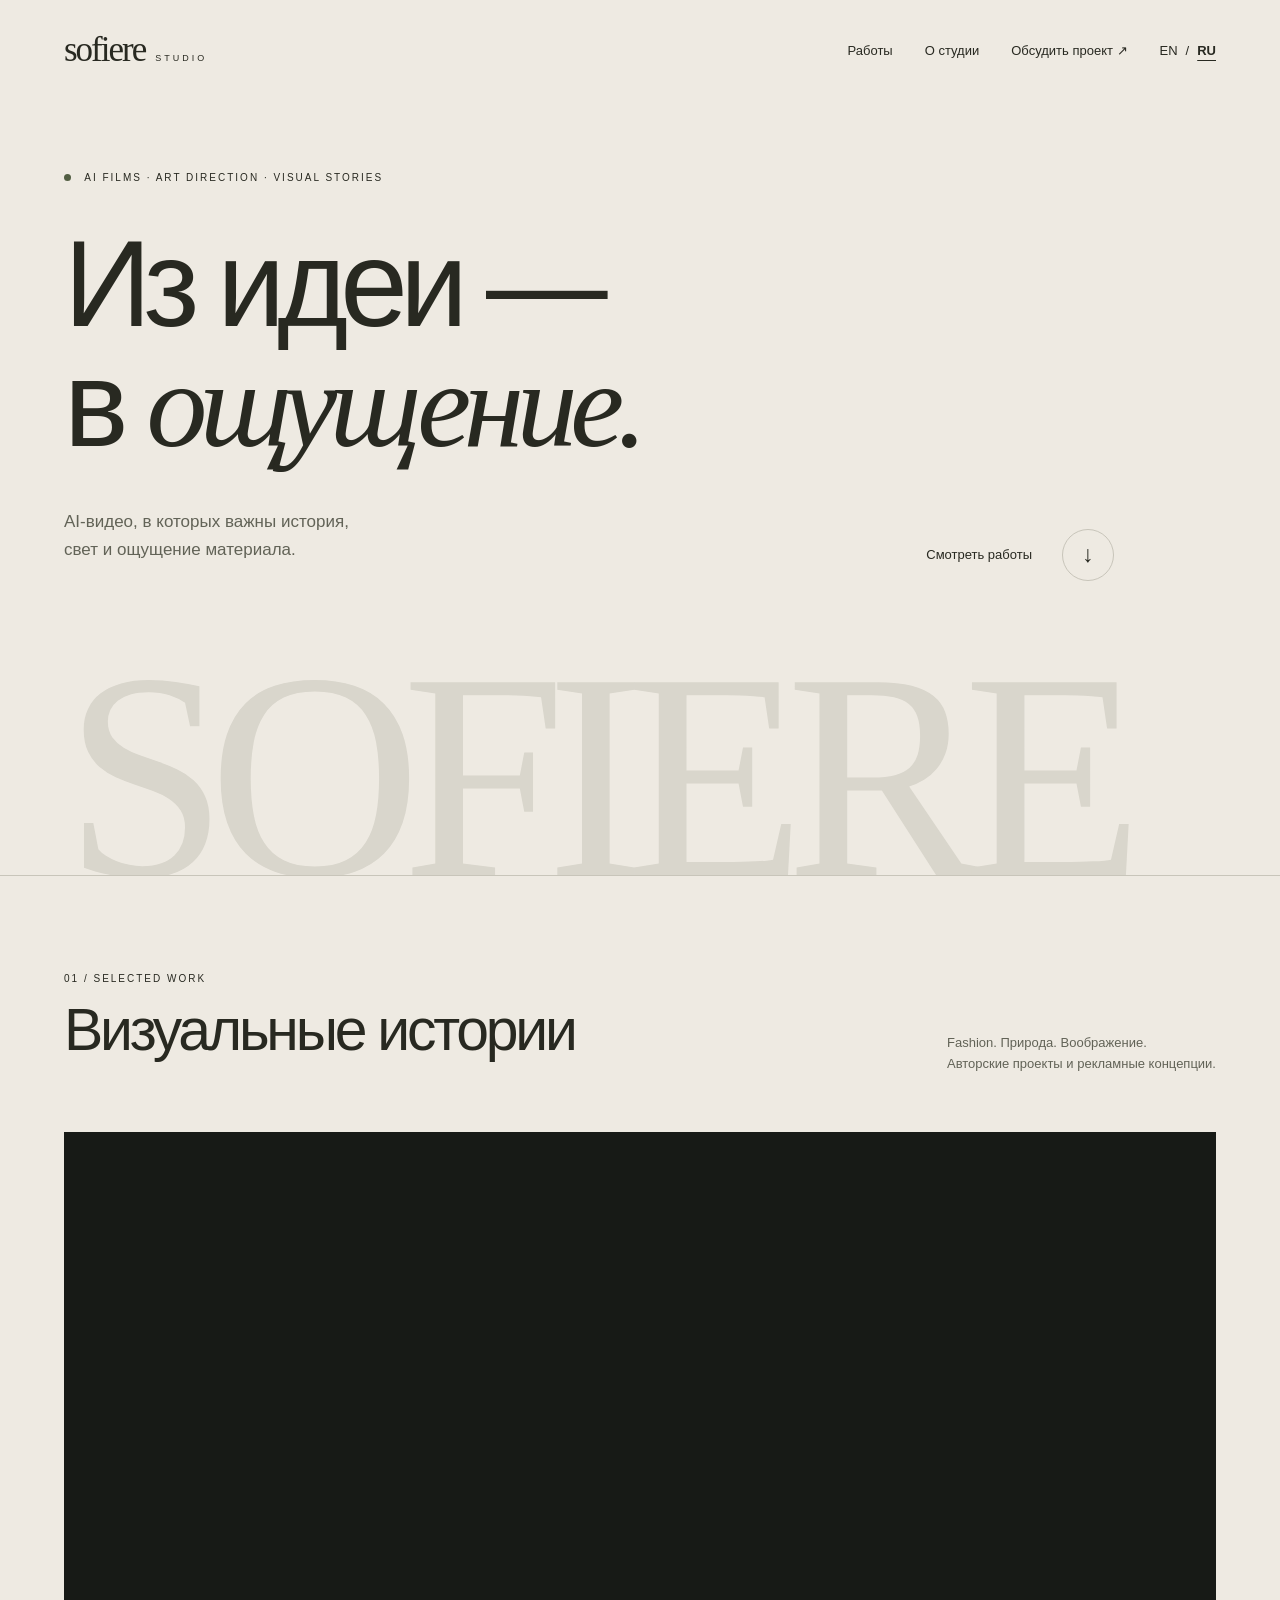
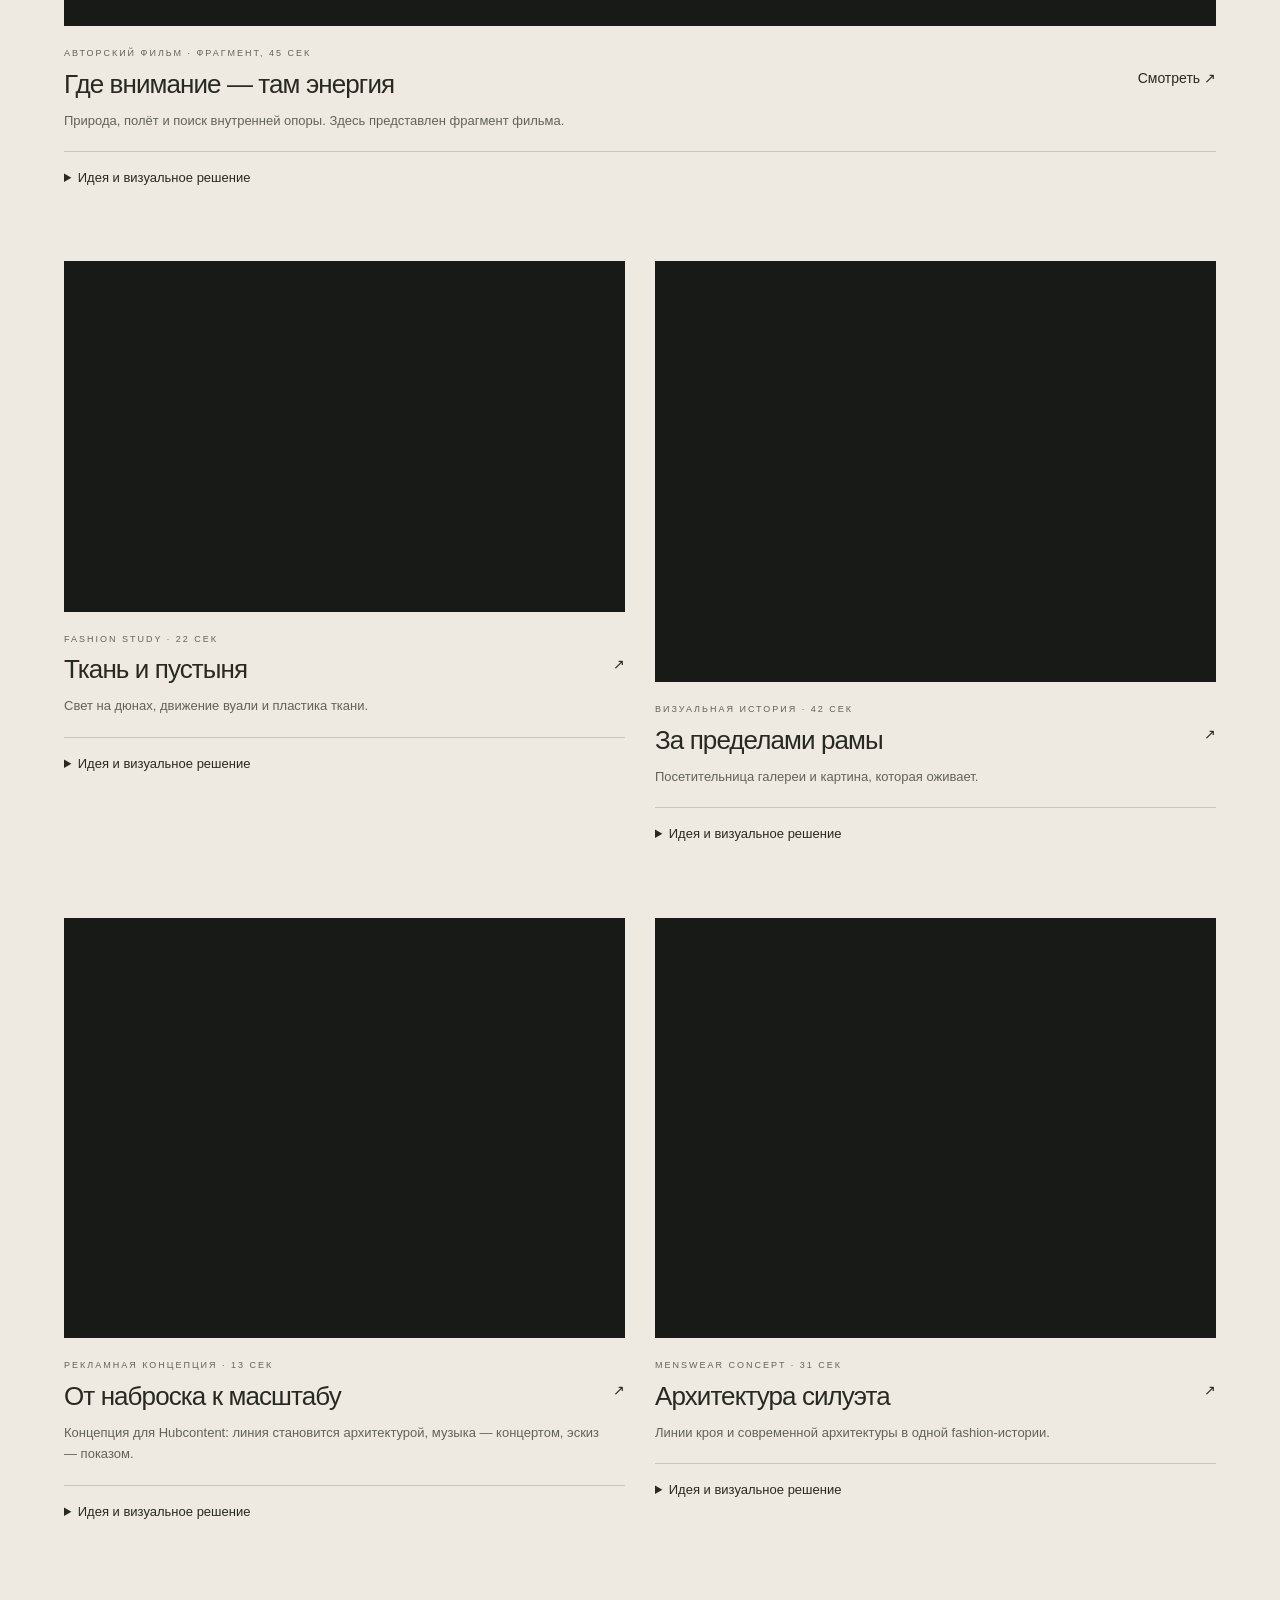
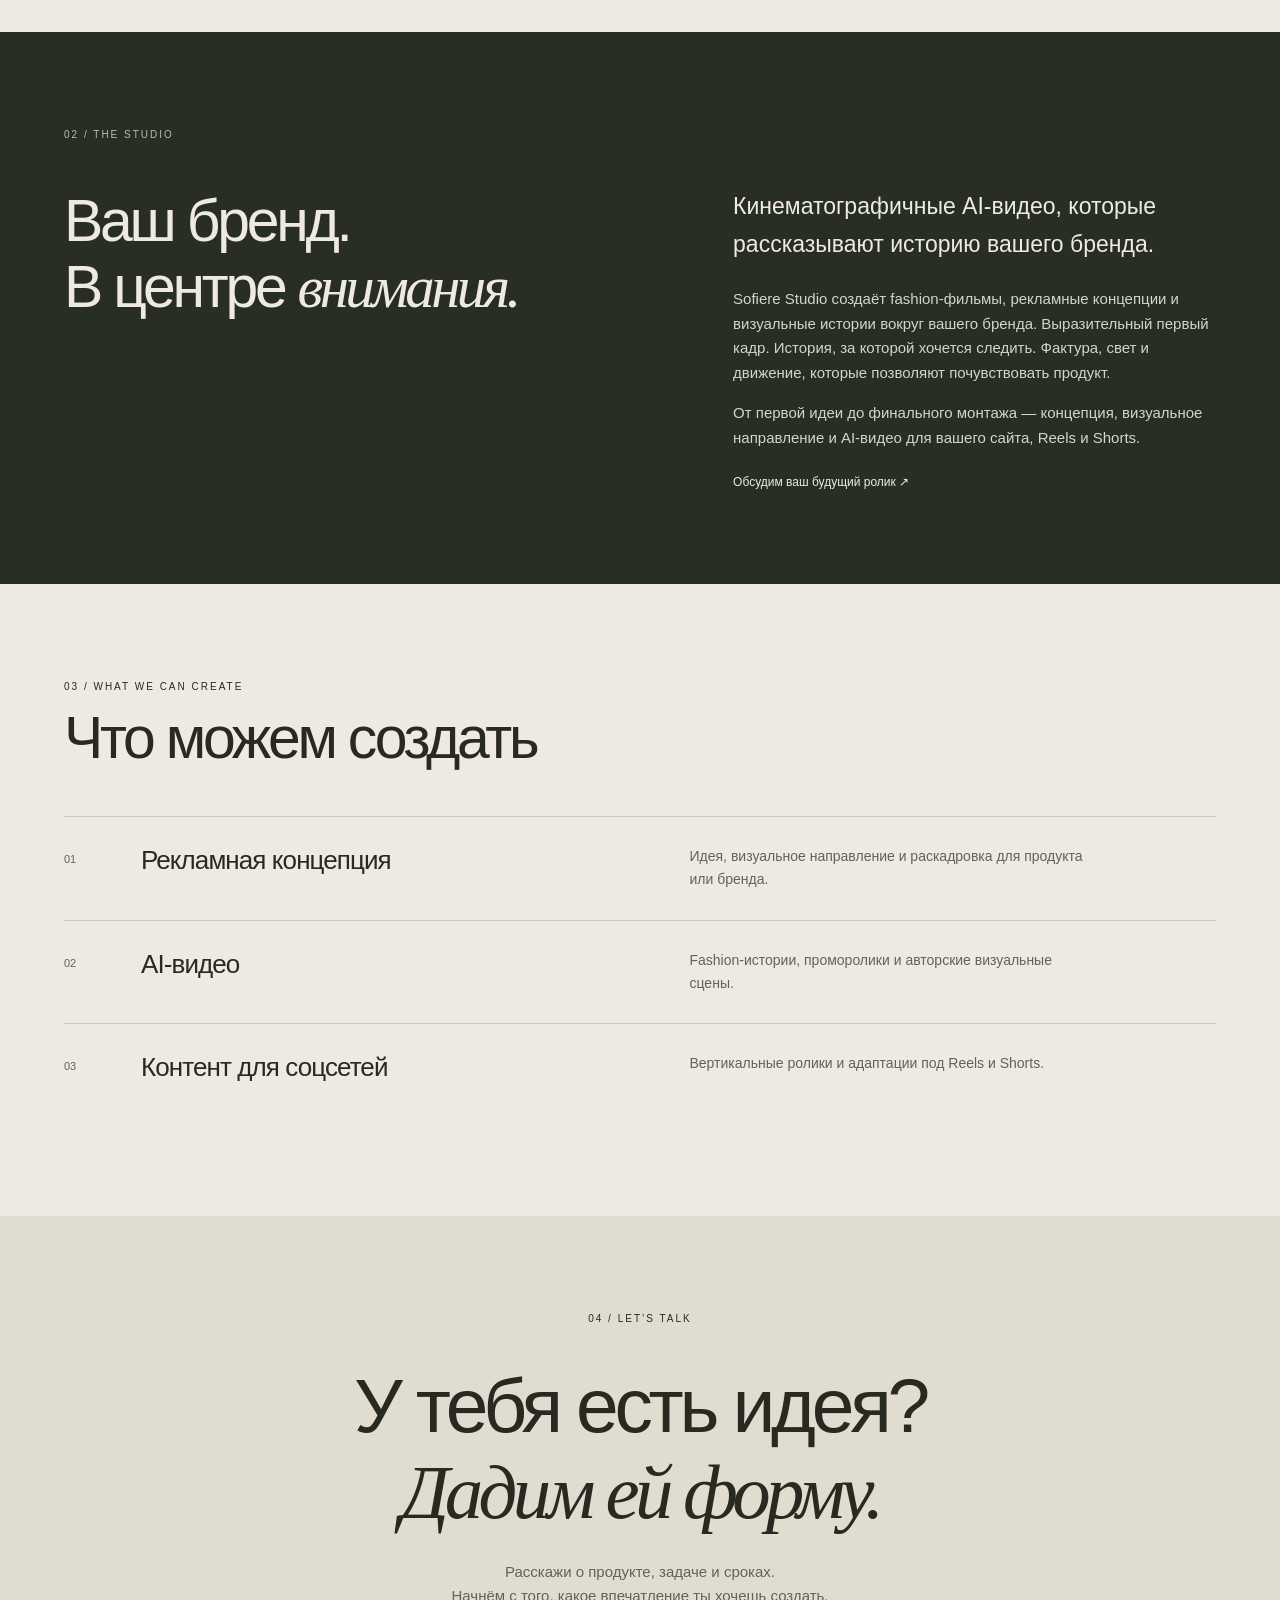
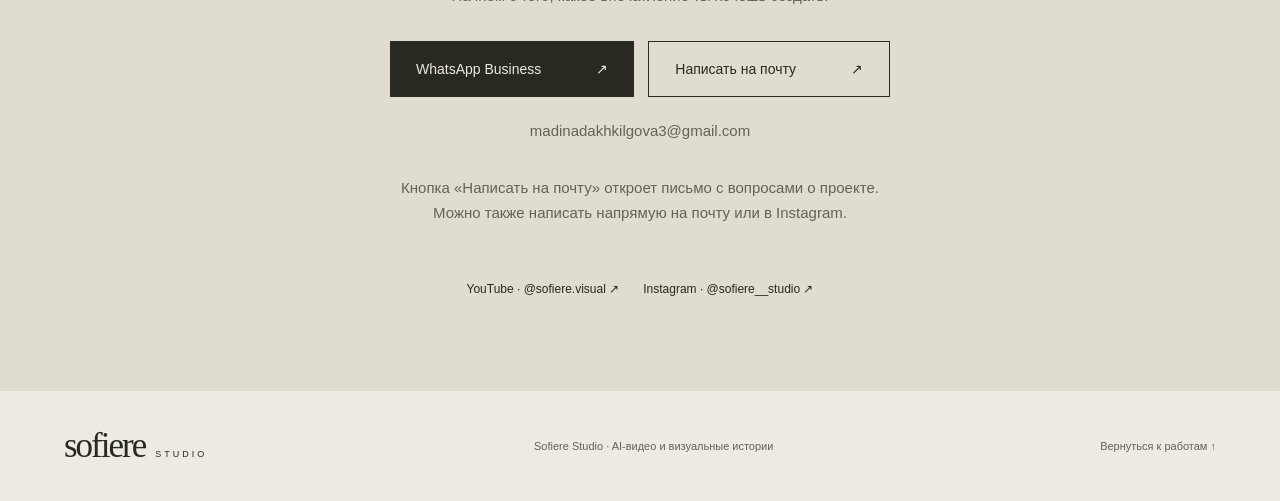
==== ru.html @ 781e3211 "Simplify WhatsApp inquiry and remove visible phone number" ====
<!doctype html>
<html lang="ru">
<head>
<meta charset="utf-8">
<meta name="viewport" content="width=device-width, initial-scale=1">
<link rel="canonical" href="https://madina-di.github.io/sofiere-studio/ru.html">
<meta property="og:type" content="website">
<meta property="og:locale" content="ru_RU">
<meta property="og:title" content="Sofiere Studio — AI films &amp; visual stories">
<meta property="og:description" content="Sofiere Studio — студия AI-видео и визуальных историй. Избранные работы и сотрудничество.">
<meta property="og:url" content="https://madina-di.github.io/sofiere-studio/ru.html">
<meta name="theme-color" content="#eeeae2">
<meta name="description" content="Sofiere Studio — студия AI-видео и визуальных историй. Fashion, рекламные концепции и авторское кино.">
<title>Sofiere Studio — AI films & visual stories</title>
<link rel="stylesheet" href="styles.css">
<script src="site.js" defer></script>
<link rel="alternate" hreflang="en" href="https://madina-di.github.io/sofiere-studio/">
<link rel="alternate" hreflang="ru" href="https://madina-di.github.io/sofiere-studio/ru.html">
<link rel="alternate" hreflang="x-default" href="https://madina-di.github.io/sofiere-studio/">
</head>
<body>
<a class="skip" href="#work">Перейти к работам</a>
<header class="header">
<a class="brand" href="#" aria-label="Sofiere Studio — главная">sofiere<span>STUDIO</span></a>
<nav aria-label="Главная навигация"><a href="#work">Работы</a><a href="#about">О студии</a><a href="#contact">Обсудить проект <span aria-hidden="true">↗</span></a><span class="language-switch" role="group" aria-label="Язык"><a href="./" lang="en" hreflang="en">EN</a><span aria-hidden="true">/</span><a href="ru.html" lang="ru" hreflang="ru" aria-current="page">RU</a></span></nav>
</header>
<main>
<section class="hero" aria-labelledby="hero-title">
<div class="eyebrow"><span class="dot"></span> AI FILMS · ART DIRECTION · VISUAL STORIES</div>
<h1 id="hero-title">Из идеи —<br>в <em>ощущение.</em></h1>
<div class="hero-bottom"><p>AI-видео, в которых важны история,<br>свет и ощущение материала.</p><a class="round-link" href="#work">Смотреть работы <span aria-hidden="true">↓</span></a></div>
<div class="hero-word" aria-hidden="true">SOFIERE</div>
</section>
<section class="work section" id="work" aria-labelledby="work-title">
<div class="section-head"><div><p class="eyebrow">01 / SELECTED WORK</p><h2 id="work-title">Визуальные истории</h2></div><p>Fashion. Природа. Воображение.<br>Авторские проекты и рекламные концепции.</p></div>
<div class="projects">
<article class="project wide">
<div class="video-slot landscape"><iframe title="Где внимание — там энергия, фрагмент 45 секунд" data-src="https://drive.google.com/file/d/15fPdNDdxwolvnUrXeHEkKWXbFPYJ5zzj/preview" allow="fullscreen" allowfullscreen loading="lazy"></iframe></div>
<div class="project-caption"><div><p class="eyebrow">АВТОРСКИЙ ФИЛЬМ · ФРАГМЕНТ, 45 СЕК</p><h3>Где внимание — там энергия</h3></div><a href="https://drive.google.com/file/d/15fPdNDdxwolvnUrXeHEkKWXbFPYJ5zzj/view" target="_blank" rel="noopener noreferrer" aria-label="Открыть фрагмент фильма на Google Drive">Смотреть ↗</a></div>
<p class="project-note">Природа, полёт и поиск внутренней опоры. Здесь представлен фрагмент фильма.</p>
<details class="case-details"><summary>Идея и визуальное решение</summary><dl><dt>Идея</dt><dd>История о том, как меняется восприятие происходящего, когда человек находит внутреннюю опору.</dd><dt>Визуальное решение</dt><dd>Озеро и лес сменяются сценой в самолёте. Природный свет и мягкая дымка задают атмосферу первой части.</dd></dl><p>В подборке — фрагмент на 45 секунд.</p></details>
</article>
<article class="project">
<div class="video-slot"><iframe title="Fashion-этюд: ткань и пустыня" data-src="https://drive.google.com/file/d/1fPMsKR6on-44z8-wyhAOx32XDNRIeHeQ/preview" allow="fullscreen" allowfullscreen loading="lazy"></iframe></div>
<div class="project-caption"><div><p class="eyebrow">FASHION STUDY · 22 СЕК</p><h3>Ткань и пустыня</h3></div><a href="https://drive.google.com/file/d/1fPMsKR6on-44z8-wyhAOx32XDNRIeHeQ/view" target="_blank" rel="noopener noreferrer" aria-label="Открыть видео Ткань и пустыня">↗</a></div>
<p class="project-note">Свет на дюнах, движение вуали и пластика ткани.</p>
<details class="case-details"><summary>Идея и визуальное решение</summary><dl><dt>Идея</dt><dd>Fashion-этюд о связи материала и пространства.</dd><dt>Визуальное решение</dt><dd>Движение вуали перекликается с линиями дюн; тёплый свет объединяет ткань и песок.</dd></dl><p>Независимая fashion-концепция.</p></details>
</article>
<article class="project">
<div class="video-slot portrait"><iframe title="Ожившая картина — AI-видео" data-src="https://drive.google.com/file/d/10AS1gJlYO1U7UvFhtcoIw3cdFSu8tVRE/preview" allow="fullscreen" allowfullscreen loading="lazy"></iframe></div>
<div class="project-caption"><div><p class="eyebrow">ВИЗУАЛЬНАЯ ИСТОРИЯ · 42 СЕК</p><h3>За пределами рамы</h3></div><a href="https://drive.google.com/file/d/10AS1gJlYO1U7UvFhtcoIw3cdFSu8tVRE/view" target="_blank" rel="noopener noreferrer" aria-label="Открыть видео За пределами рамы">↗</a></div>
<p class="project-note">Посетительница галереи и картина, которая оживает.</p>
<details class="case-details"><summary>Идея и визуальное решение</summary><dl><dt>Идея</dt><dd>История о границе между изображением и реальностью.</dd><dt>Визуальное решение</dt><dd>Галерея, проходящая посетительница и героиня картины, которая выходит за рамки своего изображения.</dd></dl><p>Авторская визуальная история.</p></details>
</article>
<article class="project">
<div class="video-slot portrait"><iframe title="Hubcontent — рекламная концепция" data-src="https://drive.google.com/file/d/1nT2u2JN3-0KtV6RDVpkmLxIn1CIQg9J0/preview" allow="fullscreen" allowfullscreen loading="lazy"></iframe></div>
<div class="project-caption"><div><p class="eyebrow">РЕКЛАМНАЯ КОНЦЕПЦИЯ · 13 СЕК</p><h3>От наброска к масштабу</h3></div><a href="https://drive.google.com/file/d/1nT2u2JN3-0KtV6RDVpkmLxIn1CIQg9J0/view" target="_blank" rel="noopener noreferrer" aria-label="Открыть рекламную концепцию Hubcontent">↗</a></div>
<p class="project-note">Концепция для Hubcontent: линия становится архитектурой, музыка — концертом, эскиз — показом.</p>
<details class="case-details"><summary>Идея и визуальное решение</summary><dl><dt>Идея</dt><dd>Показать расстояние между маленькой идеей и её воплощением.</dd><dt>Визуальное решение</dt><dd>Три перехода: набросок — архитектура, музыка — концерт, эскиз — показ мод.</dd></dl><p>Независимая рекламная концепция для Hubcontent.</p></details>
</article>
<article class="project">
<div class="video-slot portrait"><iframe title="Архитектура силуэта — мужская мода" data-src="https://drive.google.com/file/d/1wmrqRmByXNF43Utq-34x4s-r09GsbmQm/preview" allow="fullscreen" allowfullscreen loading="lazy"></iframe></div>
<div class="project-caption"><div><p class="eyebrow">MENSWEAR CONCEPT · 31 СЕК</p><h3>Архитектура силуэта</h3></div><a href="https://drive.google.com/file/d/1wmrqRmByXNF43Utq-34x4s-r09GsbmQm/view" target="_blank" rel="noopener noreferrer" aria-label="Открыть видео Архитектура силуэта">↗</a></div>
<p class="project-note">Линии кроя и современной архитектуры в одной fashion-истории.</p>
<details class="case-details"><summary>Идея и визуальное решение</summary><dl><dt>Идея</dt><dd>Соединить язык мужского костюма и современной архитектуры.</dd><dt>Визуальное решение</dt><dd>Линии, фактура материала и силуэт связывают эскиз с пространством готовой сцены.</dd></dl><p>Концептуальная fashion-работа.</p></details>
</article>
</div>
<noscript><p>Для встроенных плееров включите JavaScript. Ссылки «Смотреть» открывают видео отдельно.</p></noscript>
</section>
<section class="about section" id="about" aria-labelledby="about-title">
<p class="eyebrow">02 / THE STUDIO</p>
<div class="about-grid"><h2 id="about-title">Ваш бренд.<br>В центре <em>внимания.</em></h2><div><p class="large">Кинематографичные AI-видео, которые рассказывают историю вашего бренда.</p><p>Sofiere Studio создаёт fashion-фильмы, рекламные концепции и визуальные истории вокруг вашего бренда. Выразительный первый кадр. История, за которой хочется следить. Фактура, свет и движение, которые позволяют почувствовать продукт.</p><p>От первой идеи до финального монтажа — концепция, визуальное направление и AI-видео для вашего сайта, Reels и Shorts.</p><a class="social" href="#contact">Обсудим ваш будущий ролик <span aria-hidden="true">↗</span></a></div></div>
</section>
<section class="services section" aria-labelledby="services-title"><p class="eyebrow">03 / WHAT WE CAN CREATE</p><h2 id="services-title">Что можем создать</h2>
<div class="service"><span>01</span><h3>Рекламная концепция</h3><p>Идея, визуальное направление и раскадровка для продукта или бренда.</p></div>
<div class="service"><span>02</span><h3>AI-видео</h3><p>Fashion-истории, проморолики и авторские визуальные сцены.</p></div>
<div class="service"><span>03</span><h3>Контент для соцсетей</h3><p>Вертикальные ролики и адаптации под Reels и Shorts.</p></div>
</section>
<section class="contact section" id="contact" aria-labelledby="contact-title"><p class="eyebrow">04 / LET’S TALK</p><h2 id="contact-title">У тебя есть идея?<br><em>Дадим ей форму.</em></h2><p>Расскажи о продукте, задаче и сроках.<br>Начнём с того, какое впечатление ты хочешь создать.</p><div class="contact-actions"><a class="button" href="https://wa.me/19162250794?text=%D0%97%D0%B4%D1%80%D0%B0%D0%B2%D1%81%D1%82%D0%B2%D1%83%D0%B9%D1%82%D0%B5%2C%20%D0%9C%D0%B0%D0%B4%D0%B8%D0%BD%D0%B0!%20%D0%A5%D0%BE%D1%87%D1%83%20%D0%BE%D0%B1%D1%81%D1%83%D0%B4%D0%B8%D1%82%D1%8C%20%D1%81%D0%BE%D0%B7%D0%B4%D0%B0%D0%BD%D0%B8%D0%B5%20%D0%B2%D0%B8%D0%B7%D1%83%D0%B0%D0%BB%D1%8C%D0%BD%D0%BE%D0%B3%D0%BE%20%D0%BA%D0%BE%D0%BD%D1%82%D0%B5%D0%BD%D1%82%D0%B0%20%D0%B4%D0%BB%D1%8F%20%D0%BF%D1%80%D0%BE%D0%B4%D0%B2%D0%B8%D0%B6%D0%B5%D0%BD%D0%B8%D1%8F%20%D0%B1%D1%80%D0%B5%D0%BD%D0%B4%D0%B0%20%E2%80%94%20%D1%80%D0%B5%D0%BA%D0%BB%D0%B0%D0%BC%D0%BD%D1%8B%D1%85%20%D0%B8%D0%B7%D0%BE%D0%B1%D1%80%D0%B0%D0%B6%D0%B5%D0%BD%D0%B8%D0%B9%20%D0%B8%20%D0%B2%D0%B8%D0%B4%D0%B5%D0%BE%20%D1%81%20%D0%B8%D1%81%D0%BF%D0%BE%D0%BB%D1%8C%D0%B7%D0%BE%D0%B2%D0%B0%D0%BD%D0%B8%D0%B5%D0%BC%20AI." target="_blank" rel="noopener noreferrer">WhatsApp Business <span aria-hidden="true">↗</span></a><a class="button email-button" href="mailto:madinadakhkilgova3@gmail.com?subject=%D0%9F%D1%80%D0%BE%D0%B5%D0%BA%D1%82%20%D0%B4%D0%BB%D1%8F%20Sofiere%20Studio&amp;body=%D0%97%D0%B4%D1%80%D0%B0%D0%B2%D1%81%D1%82%D0%B2%D1%83%D0%B9%D1%82%D0%B5%2C%20%D0%9C%D0%B0%D0%B4%D0%B8%D0%BD%D0%B0!%0A%0A%D0%9E%20%D0%B1%D1%80%D0%B5%D0%BD%D0%B4%D0%B5%20%2F%20%D0%BF%D1%80%D0%BE%D0%B4%D1%83%D0%BA%D1%82%D0%B5%3A%0A%D0%97%D0%B0%D0%B4%D0%B0%D1%87%D0%B0%20%D0%B2%D0%B8%D0%B4%D0%B5%D0%BE%3A%0A%D0%93%D0%B4%D0%B5%20%D0%B1%D1%83%D0%B4%D0%B5%D0%BC%20%D1%80%D0%B0%D0%B7%D0%BC%D0%B5%D1%89%D0%B0%D1%82%D1%8C%3A%0A%D0%96%D0%B5%D0%BB%D0%B0%D0%B5%D0%BC%D0%B0%D1%8F%20%D0%B4%D0%BB%D0%B8%D1%82%D0%B5%D0%BB%D1%8C%D0%BD%D0%BE%D1%81%D1%82%D1%8C%20%D0%B8%20%D1%84%D0%BE%D1%80%D0%BC%D0%B0%D1%82%3A%0A%D0%A1%D1%80%D0%BE%D0%BA%D0%B8%3A%0A%D0%9E%D1%80%D0%B8%D0%B5%D0%BD%D1%82%D0%B8%D1%80%20%D0%B1%D1%8E%D0%B4%D0%B6%D0%B5%D1%82%D0%B0%3A%0A%D0%A0%D0%B5%D1%84%D0%B5%D1%80%D0%B5%D0%BD%D1%81%D1%8B%20(%D0%B5%D1%81%D0%BB%D0%B8%20%D0%B5%D1%81%D1%82%D1%8C)%3A%0A%0A%D0%9C%D0%BE%D1%91%20%D0%B8%D0%BC%D1%8F%20%D0%B8%20%D1%83%D0%B4%D0%BE%D0%B1%D0%BD%D1%8B%D0%B9%20%D1%81%D0%BF%D0%BE%D1%81%D0%BE%D0%B1%20%D1%81%D0%B2%D1%8F%D0%B7%D0%B8%3A%0A">Написать на почту <span aria-hidden="true">↗</span></a></div><p class="contact-email"><a href="mailto:madinadakhkilgova3@gmail.com">madinadakhkilgova3@gmail.com</a></p><p class="contact-hint">Кнопка «Написать на почту» откроет письмо с вопросами о проекте.<br>Можно также написать напрямую на почту или в Instagram.</p><div class="contact-socials" role="group" aria-label="Социальные сети Sofiere Studio" style="display:flex;justify-content:center;gap:24px;flex-wrap:wrap"><a class="social" href="https://www.youtube.com/@sofiere.visual" target="_blank" rel="noopener noreferrer" aria-label="YouTube Sofiere Studio — откроется в новой вкладке">YouTube · @sofiere.visual ↗</a><a class="social" href="https://www.instagram.com/sofiere__studio/" target="_blank" rel="noopener noreferrer" aria-label="Instagram Sofiere Studio — откроется в новой вкладке">Instagram · @sofiere__studio ↗</a></div></section>
</main><footer><a class="brand" href="#">sofiere<span>STUDIO</span></a><p>Sofiere Studio · AI-видео и визуальные истории</p><a href="#work">Вернуться к работам ↑</a></footer>
</body></html>
---- styles.css ----
:root{--paper:#eeeae2;--ink:#282921;--muted:#626357;--line:#c8c5ba;--accent:#525e43}*{box-sizing:border-box}html{scroll-behavior:smooth;scroll-padding-top:30px}body{margin:0;background:var(--paper);color:var(--ink);font-family:Arial,Helvetica,sans-serif;-webkit-font-smoothing:antialiased}a{color:inherit;text-decoration:none}a:hover{text-decoration:underline;text-underline-offset:5px}a:focus-visible{outline:3px solid var(--accent);outline-offset:6px}.skip{position:absolute;left:20px;top:-80px;background:var(--paper);padding:16px;z-index:10}.skip:focus{top:10px}.header,footer{display:flex;align-items:center;justify-content:space-between;padding:30px 5vw;gap:30px}.brand{display:inline-flex;align-items:baseline;gap:10px;font-family:Georgia,serif;font-size:35px;letter-spacing:-2px}.brand span{font-family:Arial,sans-serif;font-size:9px;letter-spacing:3px}nav{display:flex;gap:32px;font-size:13px}.hero{padding:70px 5vw 0;overflow:hidden;border-bottom:1px solid var(--line)}.eyebrow{font-size:10px;line-height:1.6;letter-spacing:2px;font-weight:500}.dot{display:inline-block;width:7px;height:7px;border-radius:50%;background:var(--accent);margin-right:9px}h1,h2,h3,p{margin-top:0}h1{font-weight:400;font-size:clamp(64px,9.5vw,150px);line-height:.99;letter-spacing:-.065em;margin:38px 0 42px}em{font-family:Georgia,'Times New Roman',serif;font-weight:400;letter-spacing:-.06em}p{line-height:1.65}.hero-bottom{display:flex;justify-content:space-between;align-items:end;gap:24px;max-width:1050px}.hero-bottom p{font-size:17px;color:var(--muted)}.round-link{display:flex;align-items:center;gap:30px;font-size:13px}.round-link span{display:grid;place-items:center;border:1px solid var(--line);border-radius:50%;width:52px;height:52px;font-size:23px}.hero-word{font-family:Georgia,serif;font-size:23vw;line-height:.85;letter-spacing:-.065em;color:#d9d6cc;margin:70px 0 -2vw;white-space:nowrap}.section{padding:95px 5vw}.section-head{display:flex;justify-content:space-between;gap:30px;align-items:end;margin-bottom:45px}.section-head p:last-child{font-size:13px;color:var(--muted)}h2{font-size:clamp(35px,4.6vw,70px);font-weight:400;letter-spacing:-.055em;line-height:1.12;margin-bottom:24px}.projects{display:grid;grid-template-columns:1fr 1fr;gap:58px 30px}.wide{grid-column:1/-1}.video-slot{aspect-ratio:16/10;background:#171a16;overflow:hidden}.video-slot.landscape{aspect-ratio:21/9}.video-slot.portrait{aspect-ratio:4/3}iframe{border:0;width:100%;height:100%;display:block}.project-caption{display:flex;justify-content:space-between;align-items:center;gap:18px;margin-top:20px}.project-caption .eyebrow{color:var(--muted);font-size:9px;margin-bottom:8px}h3{font-weight:400;font-size:26px;letter-spacing:-.035em;margin-bottom:10px}.project-caption>a{font-size:14px;flex-shrink:0}.project-note{font-size:13px;max-width:540px;color:var(--muted);margin-bottom:0}.about{background:#292e25;color:var(--paper)}.about>.eyebrow{color:#b7beab;margin-bottom:45px}.about-grid{display:grid;grid-template-columns:1.2fr 1fr;gap:7vw}.about-grid p{font-size:15px;color:#d2d5c9;max-width:480px}.about-grid p.large{font-size:23px;color:var(--paper)}.services h2{margin-bottom:45px}.service{display:grid;grid-template-columns:55px 1fr 1fr;gap:22px;border-top:1px solid var(--line);padding:28px 0}.service>span{font-size:11px;color:var(--muted);padding-top:8px}.service p{font-size:14px;color:var(--muted);max-width:410px;margin:0}.contact{background:#e0dccf;text-align:center}.contact h2{font-size:clamp(42px,6vw,88px);margin-top:35px}.contact>p:not(.eyebrow){color:var(--muted);font-size:15px;margin-bottom:32px}.button{display:inline-flex;gap:55px;align-items:center;padding:19px 26px;background:var(--ink);color:var(--paper);font-size:14px}.social{display:block;font-size:12px;margin-top:25px}footer{padding-top:35px;padding-bottom:35px}footer p,footer>a:last-child{font-size:11px;color:var(--muted);margin:0}@media(min-width:1600px){.header,.section,.hero,footer{padding-left:max(5vw,calc((100vw - 1450px)/2));padding-right:max(5vw,calc((100vw - 1450px)/2))}}@media(max-width:650px){.header{padding:22px 6vw;align-items:start}.brand{font-size:29px}.brand span{font-size:8px;letter-spacing:1.5px}nav{gap:12px;flex-wrap:wrap;justify-content:end;font-size:11px;max-width:180px}.hero{padding:55px 6vw 0}.hero .eyebrow{font-size:8px;letter-spacing:1.2px}h1{font-size:clamp(59px,12vw,78px);margin-top:32px}.hero-bottom{align-items:start;flex-direction:column}.hero-bottom p{font-size:15px}.hero-word{margin-top:55px}.section{padding:60px 6vw}.section-head{display:block;margin-bottom:28px}.projects{grid-template-columns:1fr;gap:36px}.wide{grid-column:auto}.video-slot.landscape{aspect-ratio:16/9}.video-slot.portrait{aspect-ratio:3/4}.project-caption h3{font-size:24px}.about-grid{grid-template-columns:1fr;gap:20px}.service{grid-template-columns:25px 1fr;gap:12px}.service p{grid-column:2}.service h3{font-size:23px}.contact .button{gap:32px}footer{flex-wrap:wrap;padding:28px 6vw;gap:20px}footer p{width:100%;order:3}}@media(prefers-reduced-motion:reduce){html{scroll-behavior:auto}}
/* Compact case notes keep films prominent, with context on demand. */
.case-details{margin-top:20px;border-top:1px solid var(--line);font-size:13px}
.case-details summary{cursor:pointer;padding:16px 0;line-height:1.5}
.case-details summary:focus-visible{outline:3px solid var(--accent);outline-offset:4px}
.case-details dl{display:grid;grid-template-columns:130px 1fr;gap:12px 20px;margin:8px 0 20px;max-width:780px}
.case-details dt{color:var(--ink);font-weight:600}
.case-details dd{margin:0;color:var(--muted);line-height:1.65}
.case-details>p{color:var(--muted);font-size:12px;max-width:780px}
.contact .contact-email{margin:22px 0 10px;font-size:14px;overflow-wrap:anywhere}
.contact .contact-hint{font-size:12px;margin-bottom:18px}
@media(max-width:650px){.case-details dl{grid-template-columns:1fr;gap:6px}.case-details dd{margin-bottom:12px}}

.contact-actions{display:flex;justify-content:center;gap:14px;flex-wrap:wrap}
.email-button{background:transparent;color:var(--ink);border:1px solid var(--ink)}
.contact .contact-phone{margin:24px 0 0;font-size:18px}
@media(max-width:650px){.contact-actions{flex-direction:column;align-items:stretch}.contact-actions .button{justify-content:space-between}}

.language-switch{display:inline-flex;gap:8px;align-items:center;white-space:nowrap}.language-switch [aria-current="page"]{font-weight:700;text-decoration:underline;text-underline-offset:5px}.about a:focus-visible{outline-color:var(--paper)}
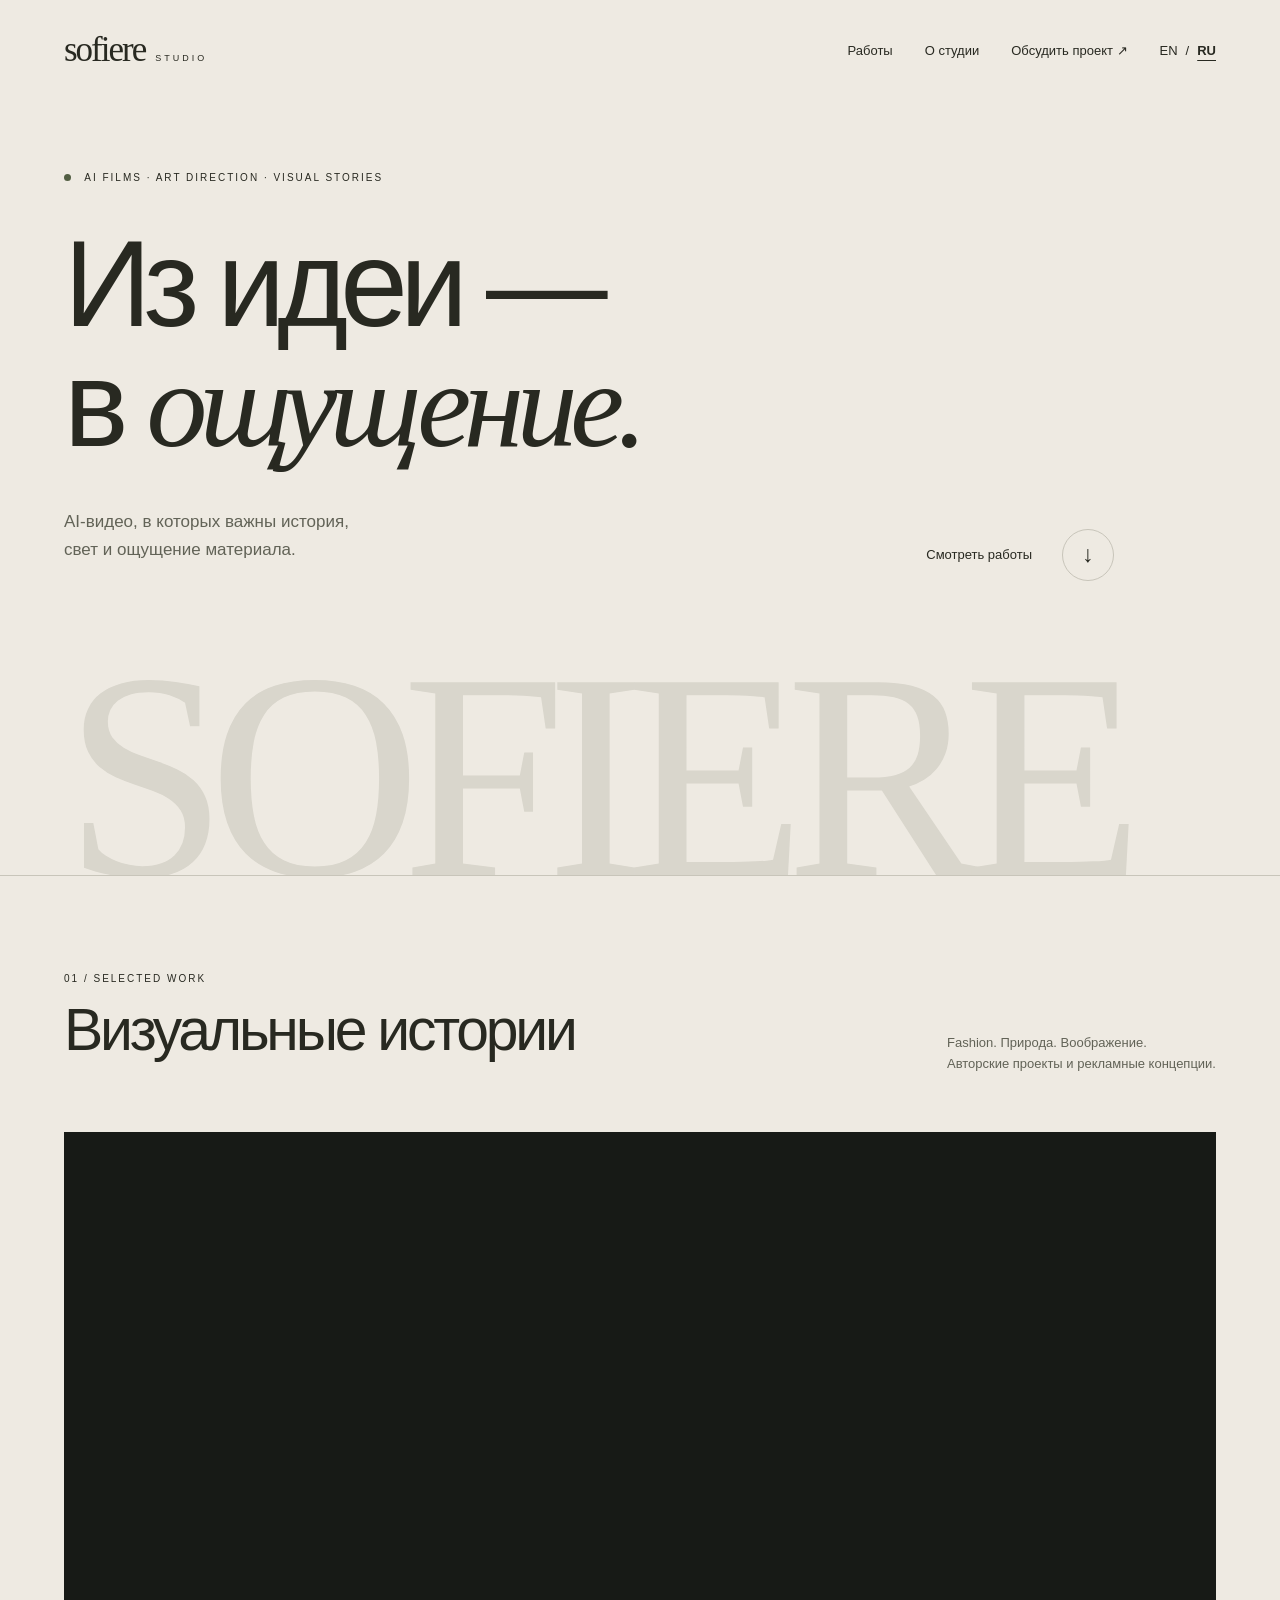
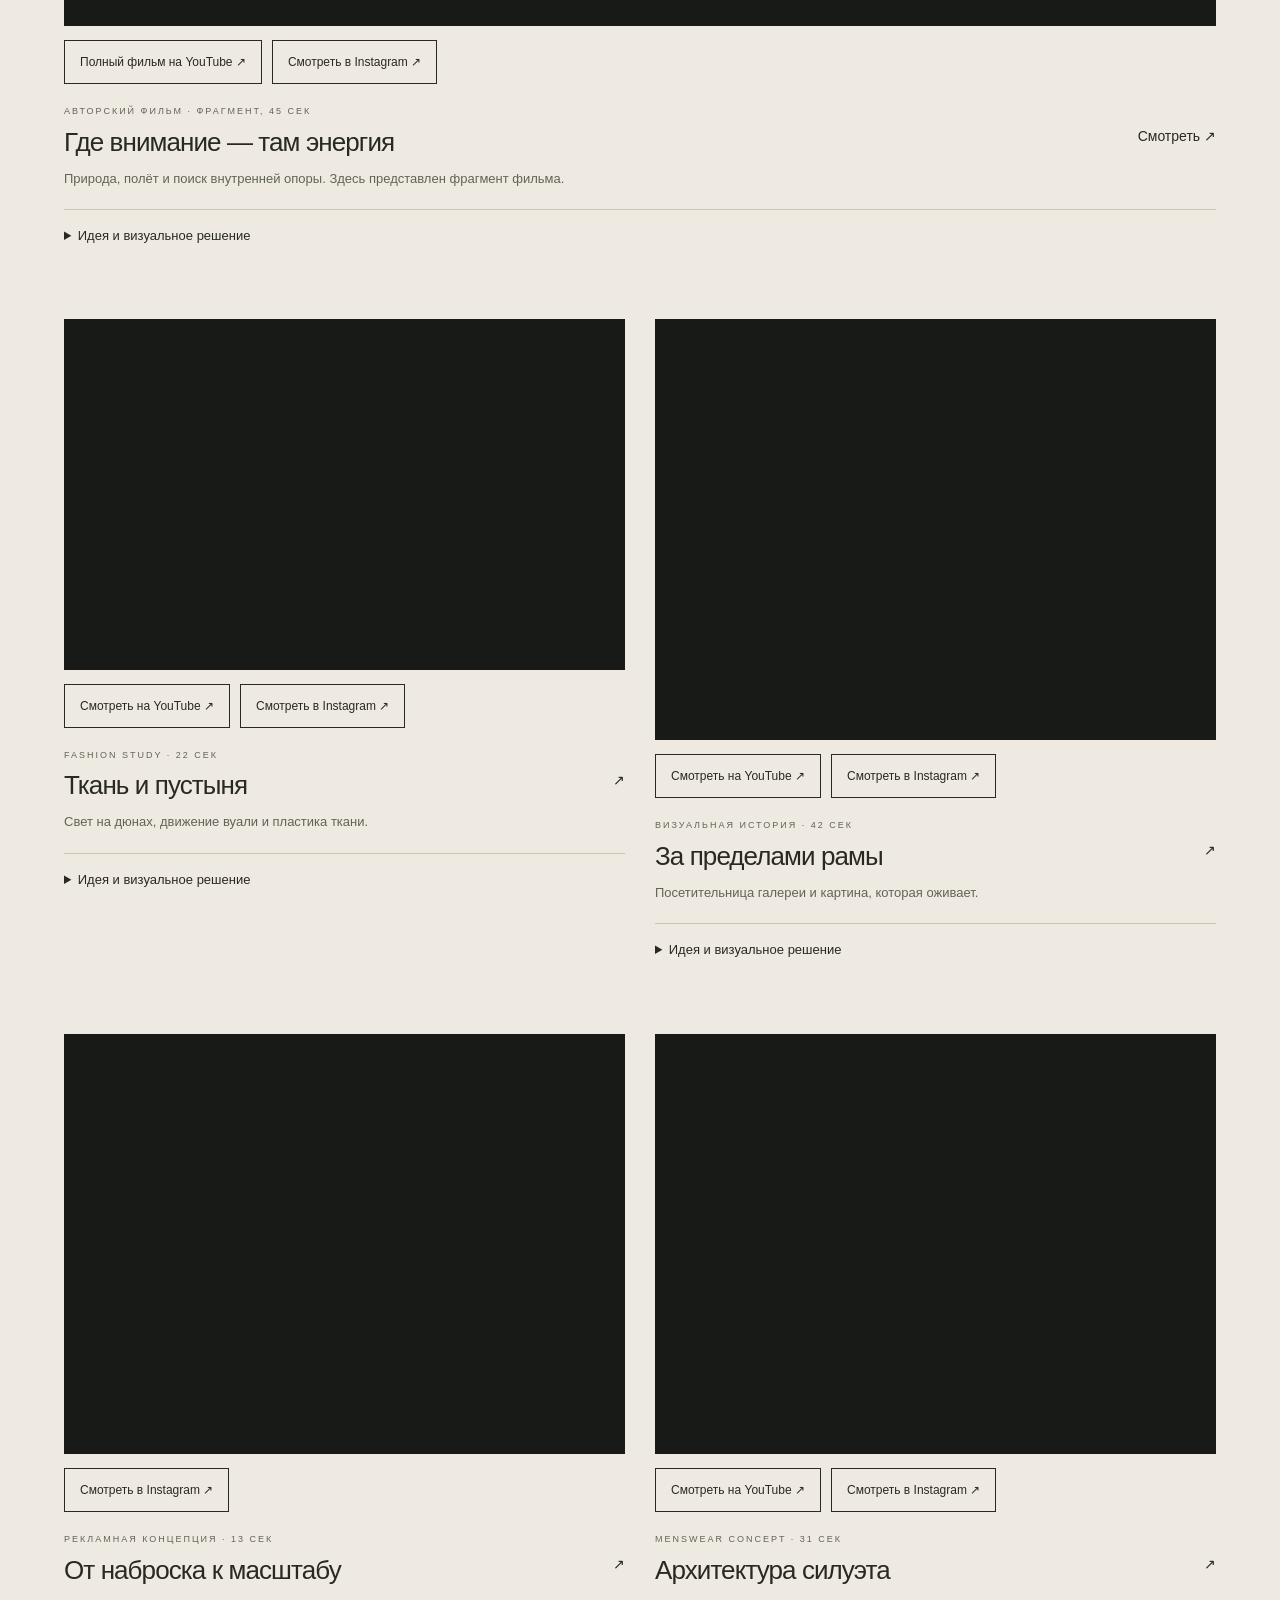
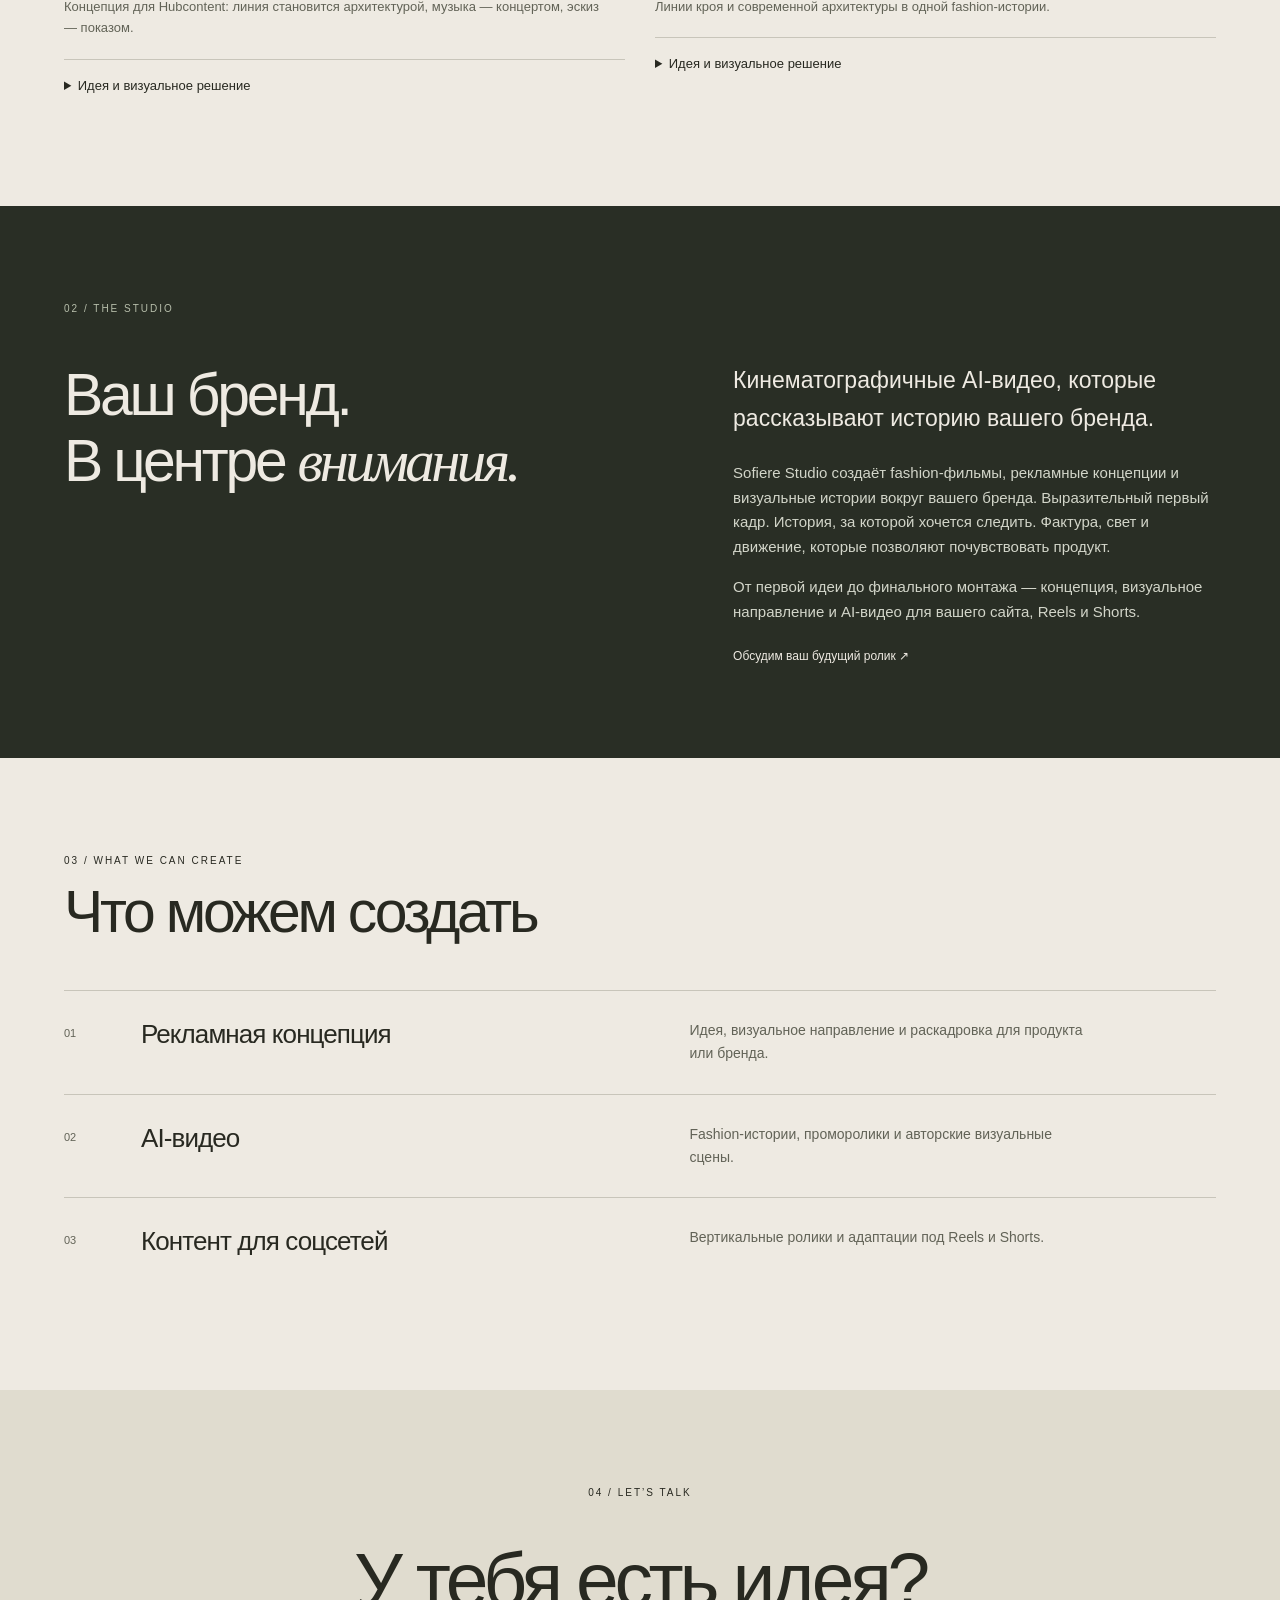
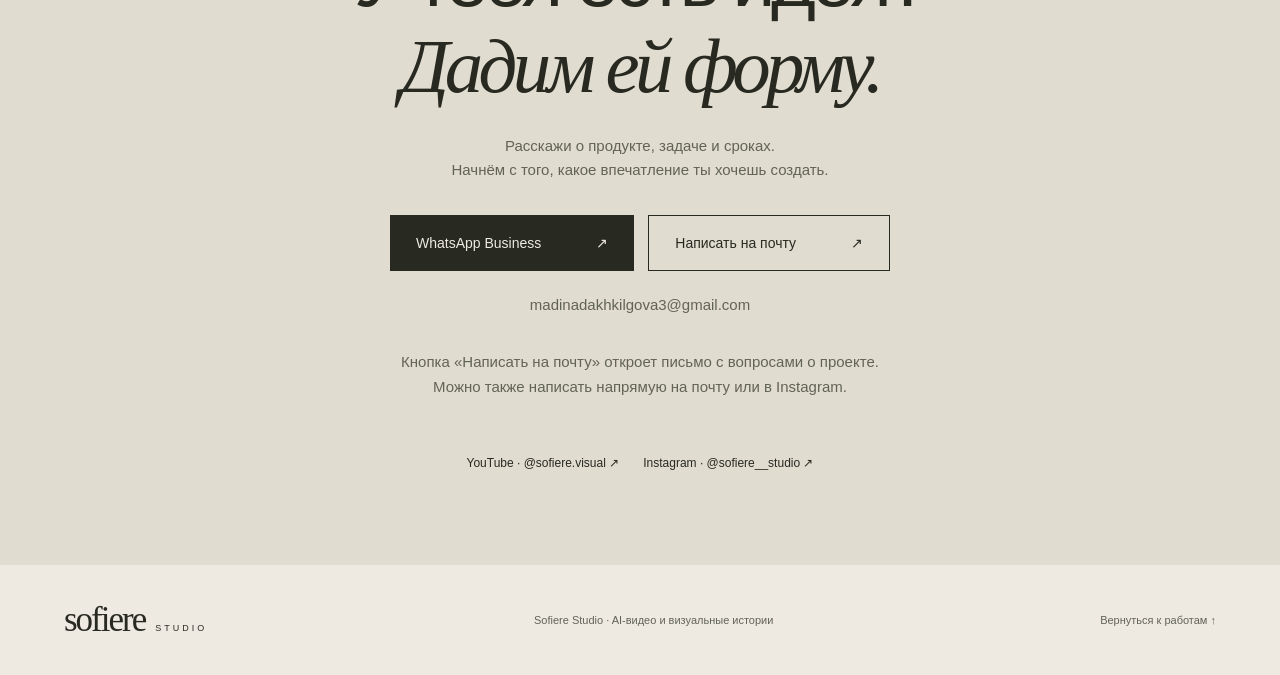
==== commit 9507463a: "Add verified YouTube and Instagram links below each portfolio video" ====
--- a/ru.html
+++ b/ru.html
@@ -36,30 +36,35 @@
 <div class="projects">
 <article class="project wide">
 <div class="video-slot landscape"><iframe title="Где внимание — там энергия, фрагмент 45 секунд" data-src="https://drive.google.com/file/d/15fPdNDdxwolvnUrXeHEkKWXbFPYJ5zzj/preview" allow="fullscreen" allowfullscreen loading="lazy"></iframe></div>
+<div class="project-platforms" role="group" aria-label="Смотреть на других площадках"><a href="https://www.youtube.com/watch?v=IntckfUGGGo" target="_blank" rel="noopener noreferrer">Полный фильм на YouTube ↗</a><a href="https://www.instagram.com/sofiere__studio/reel/DdEIgihjwY5/" target="_blank" rel="noopener noreferrer">Смотреть в Instagram ↗</a></div>
 <div class="project-caption"><div><p class="eyebrow">АВТОРСКИЙ ФИЛЬМ · ФРАГМЕНТ, 45 СЕК</p><h3>Где внимание — там энергия</h3></div><a href="https://drive.google.com/file/d/15fPdNDdxwolvnUrXeHEkKWXbFPYJ5zzj/view" target="_blank" rel="noopener noreferrer" aria-label="Открыть фрагмент фильма на Google Drive">Смотреть ↗</a></div>
 <p class="project-note">Природа, полёт и поиск внутренней опоры. Здесь представлен фрагмент фильма.</p>
 <details class="case-details"><summary>Идея и визуальное решение</summary><dl><dt>Идея</dt><dd>История о том, как меняется восприятие происходящего, когда человек находит внутреннюю опору.</dd><dt>Визуальное решение</dt><dd>Озеро и лес сменяются сценой в самолёте. Природный свет и мягкая дымка задают атмосферу первой части.</dd></dl><p>В подборке — фрагмент на 45 секунд.</p></details>
 </article>
 <article class="project">
 <div class="video-slot"><iframe title="Fashion-этюд: ткань и пустыня" data-src="https://drive.google.com/file/d/1fPMsKR6on-44z8-wyhAOx32XDNRIeHeQ/preview" allow="fullscreen" allowfullscreen loading="lazy"></iframe></div>
+<div class="project-platforms" role="group" aria-label="Смотреть на других площадках"><a href="https://www.youtube.com/watch?v=qcchLglYKRw" target="_blank" rel="noopener noreferrer">Смотреть на YouTube ↗</a><a href="https://www.instagram.com/sofiere__studio/reel/Dc65XLCDISu/" target="_blank" rel="noopener noreferrer">Смотреть в Instagram ↗</a></div>
 <div class="project-caption"><div><p class="eyebrow">FASHION STUDY · 22 СЕК</p><h3>Ткань и пустыня</h3></div><a href="https://drive.google.com/file/d/1fPMsKR6on-44z8-wyhAOx32XDNRIeHeQ/view" target="_blank" rel="noopener noreferrer" aria-label="Открыть видео Ткань и пустыня">↗</a></div>
 <p class="project-note">Свет на дюнах, движение вуали и пластика ткани.</p>
 <details class="case-details"><summary>Идея и визуальное решение</summary><dl><dt>Идея</dt><dd>Fashion-этюд о связи материала и пространства.</dd><dt>Визуальное решение</dt><dd>Движение вуали перекликается с линиями дюн; тёплый свет объединяет ткань и песок.</dd></dl><p>Независимая fashion-концепция.</p></details>
 </article>
 <article class="project">
 <div class="video-slot portrait"><iframe title="Ожившая картина — AI-видео" data-src="https://drive.google.com/file/d/10AS1gJlYO1U7UvFhtcoIw3cdFSu8tVRE/preview" allow="fullscreen" allowfullscreen loading="lazy"></iframe></div>
+<div class="project-platforms" role="group" aria-label="Смотреть на других площадках"><a href="https://www.youtube.com/shorts/wA9WdgPeDB8" target="_blank" rel="noopener noreferrer">Смотреть на YouTube ↗</a><a href="https://www.instagram.com/sofiere__studio/reel/DdEH7QHDjPo/" target="_blank" rel="noopener noreferrer">Смотреть в Instagram ↗</a></div>
 <div class="project-caption"><div><p class="eyebrow">ВИЗУАЛЬНАЯ ИСТОРИЯ · 42 СЕК</p><h3>За пределами рамы</h3></div><a href="https://drive.google.com/file/d/10AS1gJlYO1U7UvFhtcoIw3cdFSu8tVRE/view" target="_blank" rel="noopener noreferrer" aria-label="Открыть видео За пределами рамы">↗</a></div>
 <p class="project-note">Посетительница галереи и картина, которая оживает.</p>
 <details class="case-details"><summary>Идея и визуальное решение</summary><dl><dt>Идея</dt><dd>История о границе между изображением и реальностью.</dd><dt>Визуальное решение</dt><dd>Галерея, проходящая посетительница и героиня картины, которая выходит за рамки своего изображения.</dd></dl><p>Авторская визуальная история.</p></details>
 </article>
 <article class="project">
 <div class="video-slot portrait"><iframe title="Hubcontent — рекламная концепция" data-src="https://drive.google.com/file/d/1nT2u2JN3-0KtV6RDVpkmLxIn1CIQg9J0/preview" allow="fullscreen" allowfullscreen loading="lazy"></iframe></div>
+<div class="project-platforms" role="group" aria-label="Смотреть на других площадках"><a href="https://www.instagram.com/sofiere__studio/reel/Dcs50cxDqGP/" target="_blank" rel="noopener noreferrer">Смотреть в Instagram ↗</a></div>
 <div class="project-caption"><div><p class="eyebrow">РЕКЛАМНАЯ КОНЦЕПЦИЯ · 13 СЕК</p><h3>От наброска к масштабу</h3></div><a href="https://drive.google.com/file/d/1nT2u2JN3-0KtV6RDVpkmLxIn1CIQg9J0/view" target="_blank" rel="noopener noreferrer" aria-label="Открыть рекламную концепцию Hubcontent">↗</a></div>
 <p class="project-note">Концепция для Hubcontent: линия становится архитектурой, музыка — концертом, эскиз — показом.</p>
 <details class="case-details"><summary>Идея и визуальное решение</summary><dl><dt>Идея</dt><dd>Показать расстояние между маленькой идеей и её воплощением.</dd><dt>Визуальное решение</dt><dd>Три перехода: набросок — архитектура, музыка — концерт, эскиз — показ мод.</dd></dl><p>Независимая рекламная концепция для Hubcontent.</p></details>
 </article>
 <article class="project">
 <div class="video-slot portrait"><iframe title="Архитектура силуэта — мужская мода" data-src="https://drive.google.com/file/d/1wmrqRmByXNF43Utq-34x4s-r09GsbmQm/preview" allow="fullscreen" allowfullscreen loading="lazy"></iframe></div>
+<div class="project-platforms" role="group" aria-label="Смотреть на других площадках"><a href="https://www.youtube.com/shorts/td2xYuUc9Qc" target="_blank" rel="noopener noreferrer">Смотреть на YouTube ↗</a><a href="https://www.instagram.com/sofiere__studio/reel/DcmJVKAE9HO/" target="_blank" rel="noopener noreferrer">Смотреть в Instagram ↗</a></div>
 <div class="project-caption"><div><p class="eyebrow">MENSWEAR CONCEPT · 31 СЕК</p><h3>Архитектура силуэта</h3></div><a href="https://drive.google.com/file/d/1wmrqRmByXNF43Utq-34x4s-r09GsbmQm/view" target="_blank" rel="noopener noreferrer" aria-label="Открыть видео Архитектура силуэта">↗</a></div>
 <p class="project-note">Линии кроя и современной архитектуры в одной fashion-истории.</p>
 <details class="case-details"><summary>Идея и визуальное решение</summary><dl><dt>Идея</dt><dd>Соединить язык мужского костюма и современной архитектуры.</dd><dt>Визуальное решение</dt><dd>Линии, фактура материала и силуэт связывают эскиз с пространством готовой сцены.</dd></dl><p>Концептуальная fashion-работа.</p></details>
--- a/styles.css
+++ b/styles.css
@@ -17,3 +17,8 @@
 @media(max-width:650px){.contact-actions{flex-direction:column;align-items:stretch}.contact-actions .button{justify-content:space-between}}
 
 .language-switch{display:inline-flex;gap:8px;align-items:center;white-space:nowrap}.language-switch [aria-current="page"]{font-weight:700;text-decoration:underline;text-underline-offset:5px}.about a:focus-visible{outline-color:var(--paper)}
+
+/* Direct viewing alternatives remain visible below every embedded film. */
+.project-platforms{display:flex;flex-wrap:wrap;gap:10px;margin-top:14px}
+.project-platforms a{display:inline-flex;align-items:center;min-height:44px;padding:11px 15px;border:1px solid var(--ink);font-size:12px;line-height:1.5}
+.project-platforms a:hover{background:var(--ink);color:var(--paper);text-decoration:none}
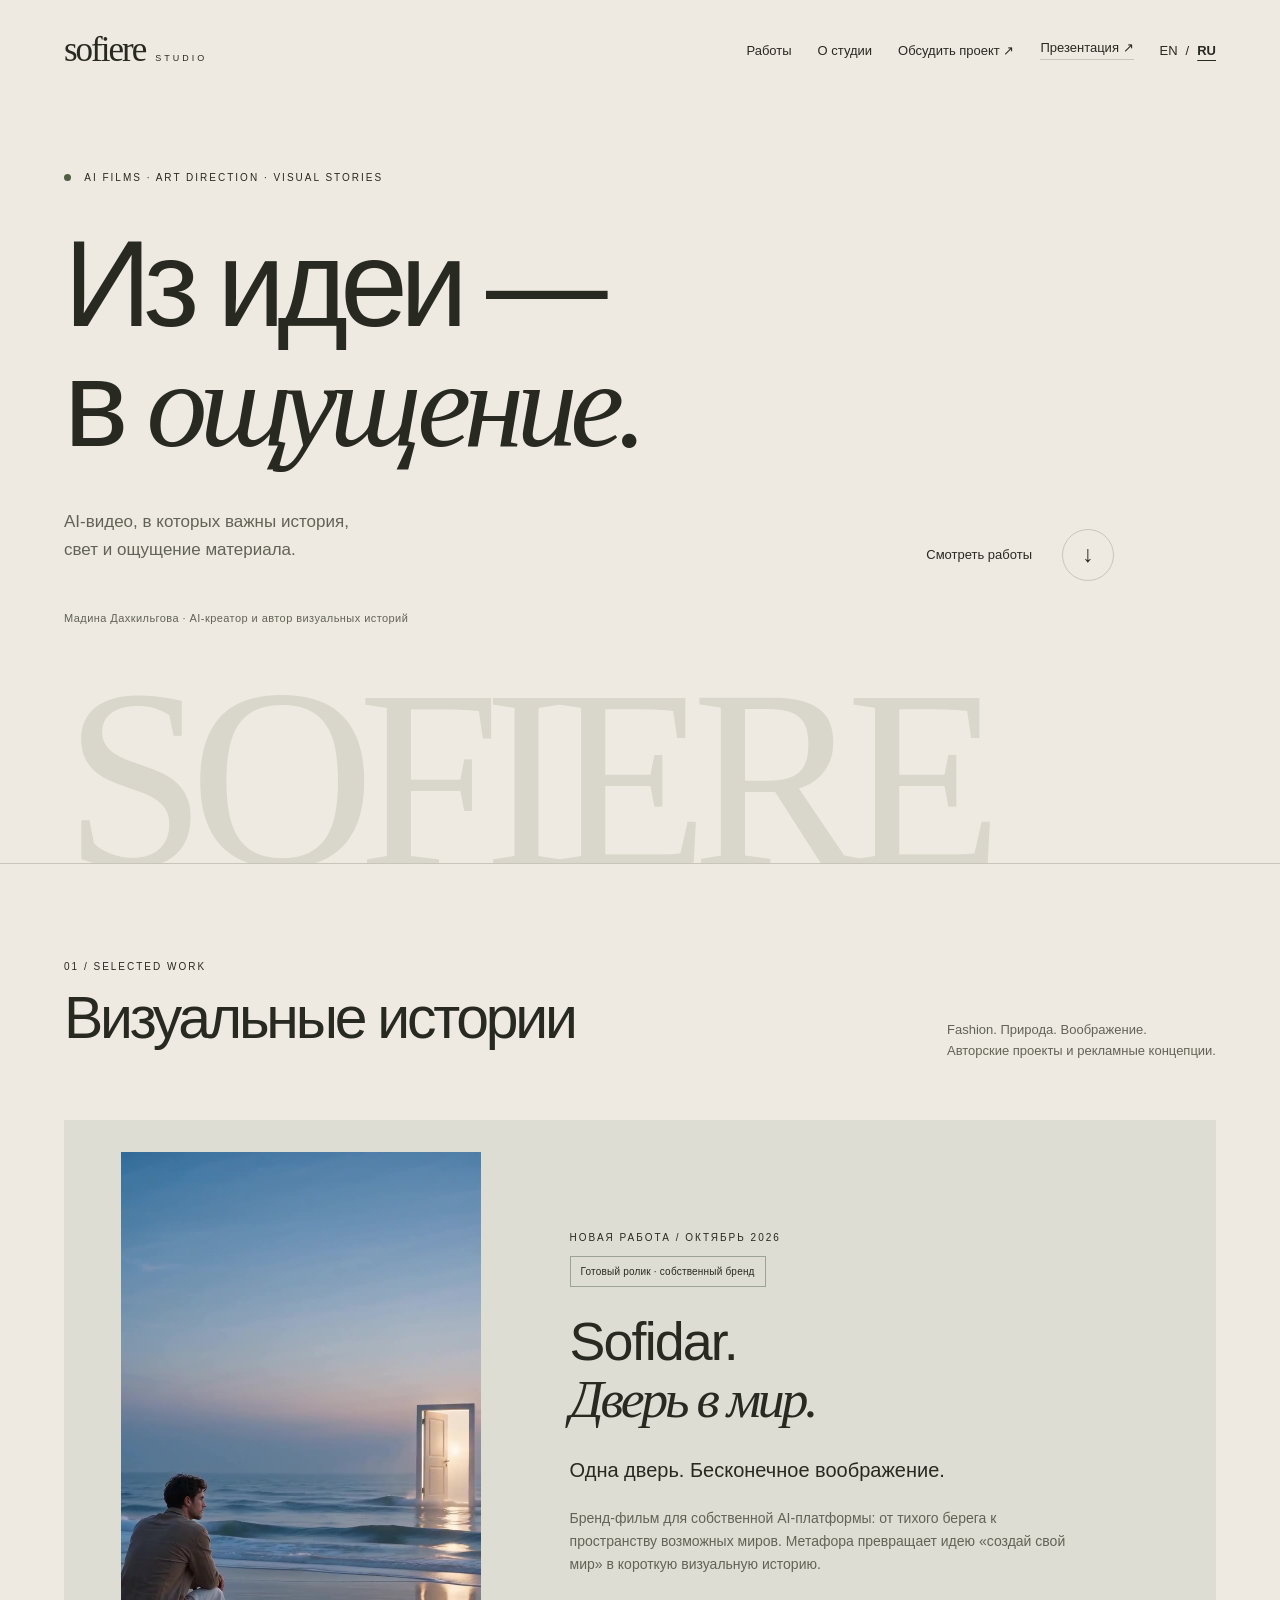
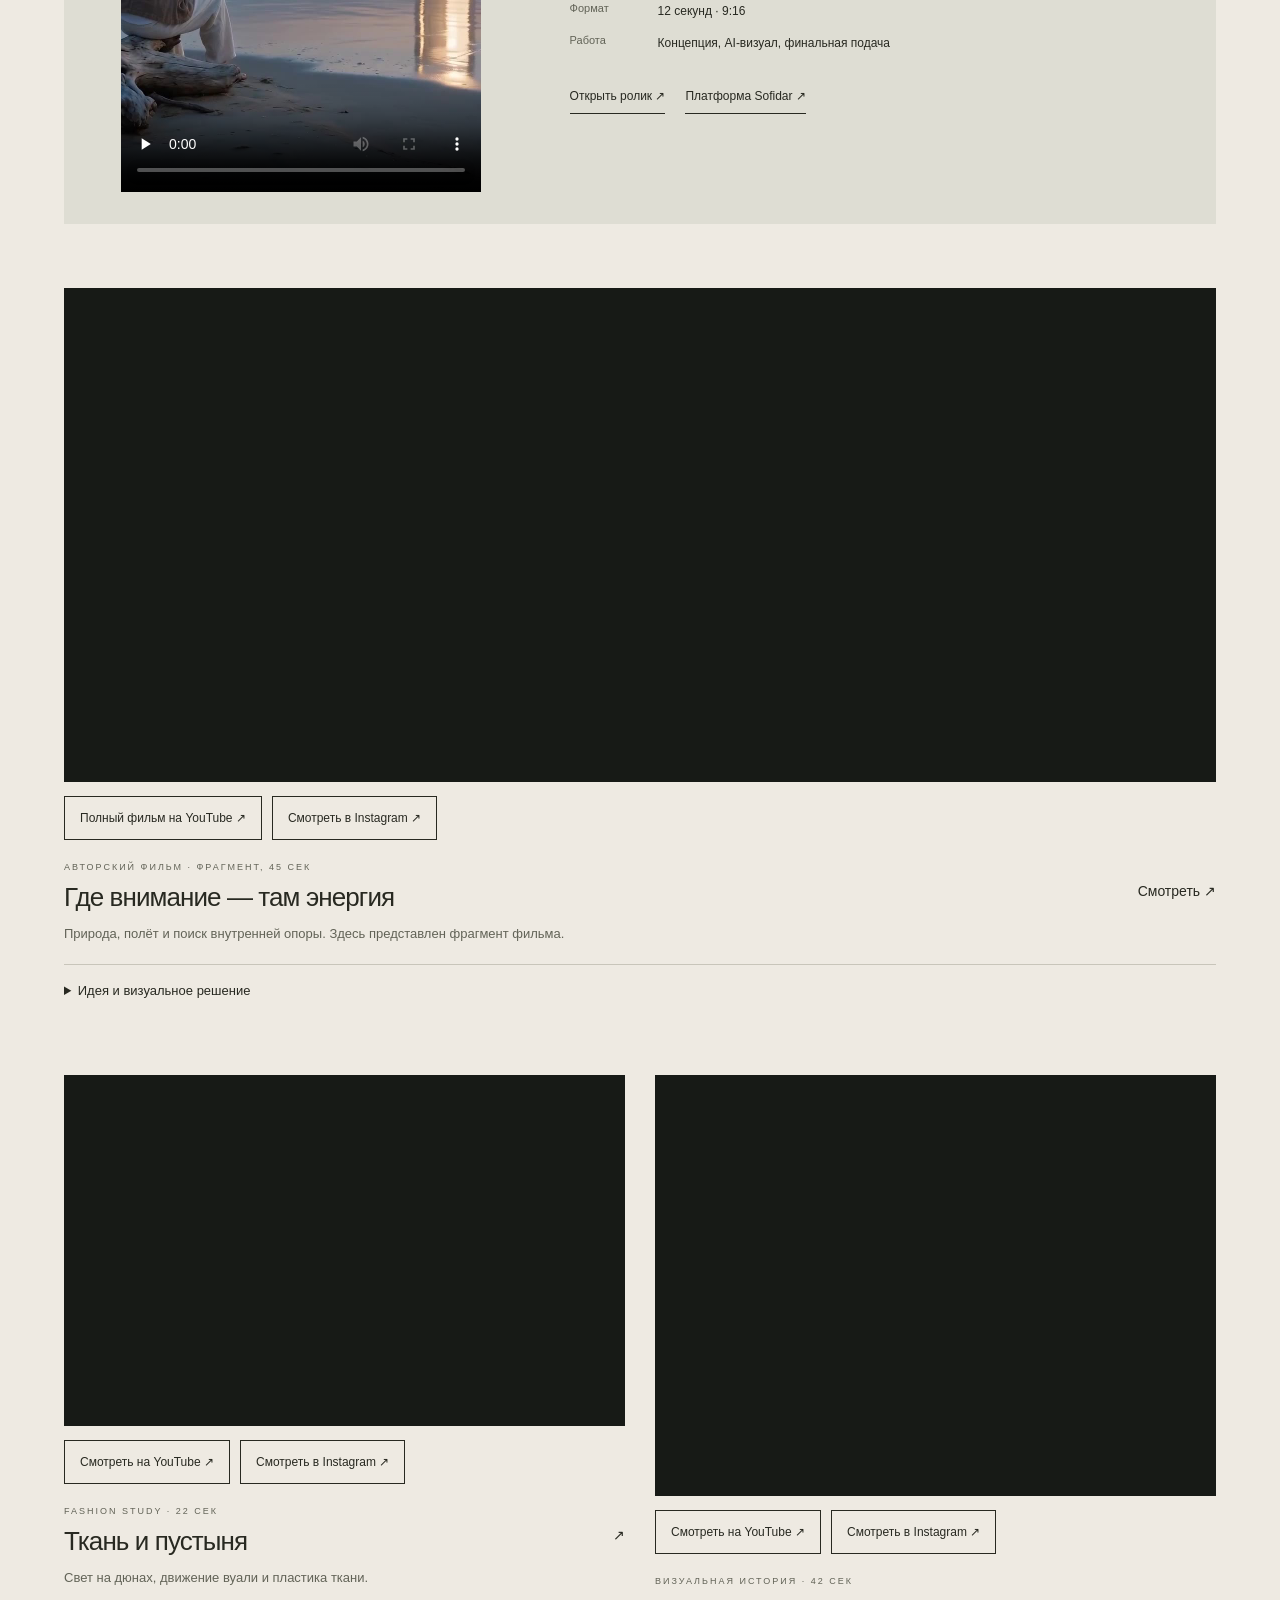
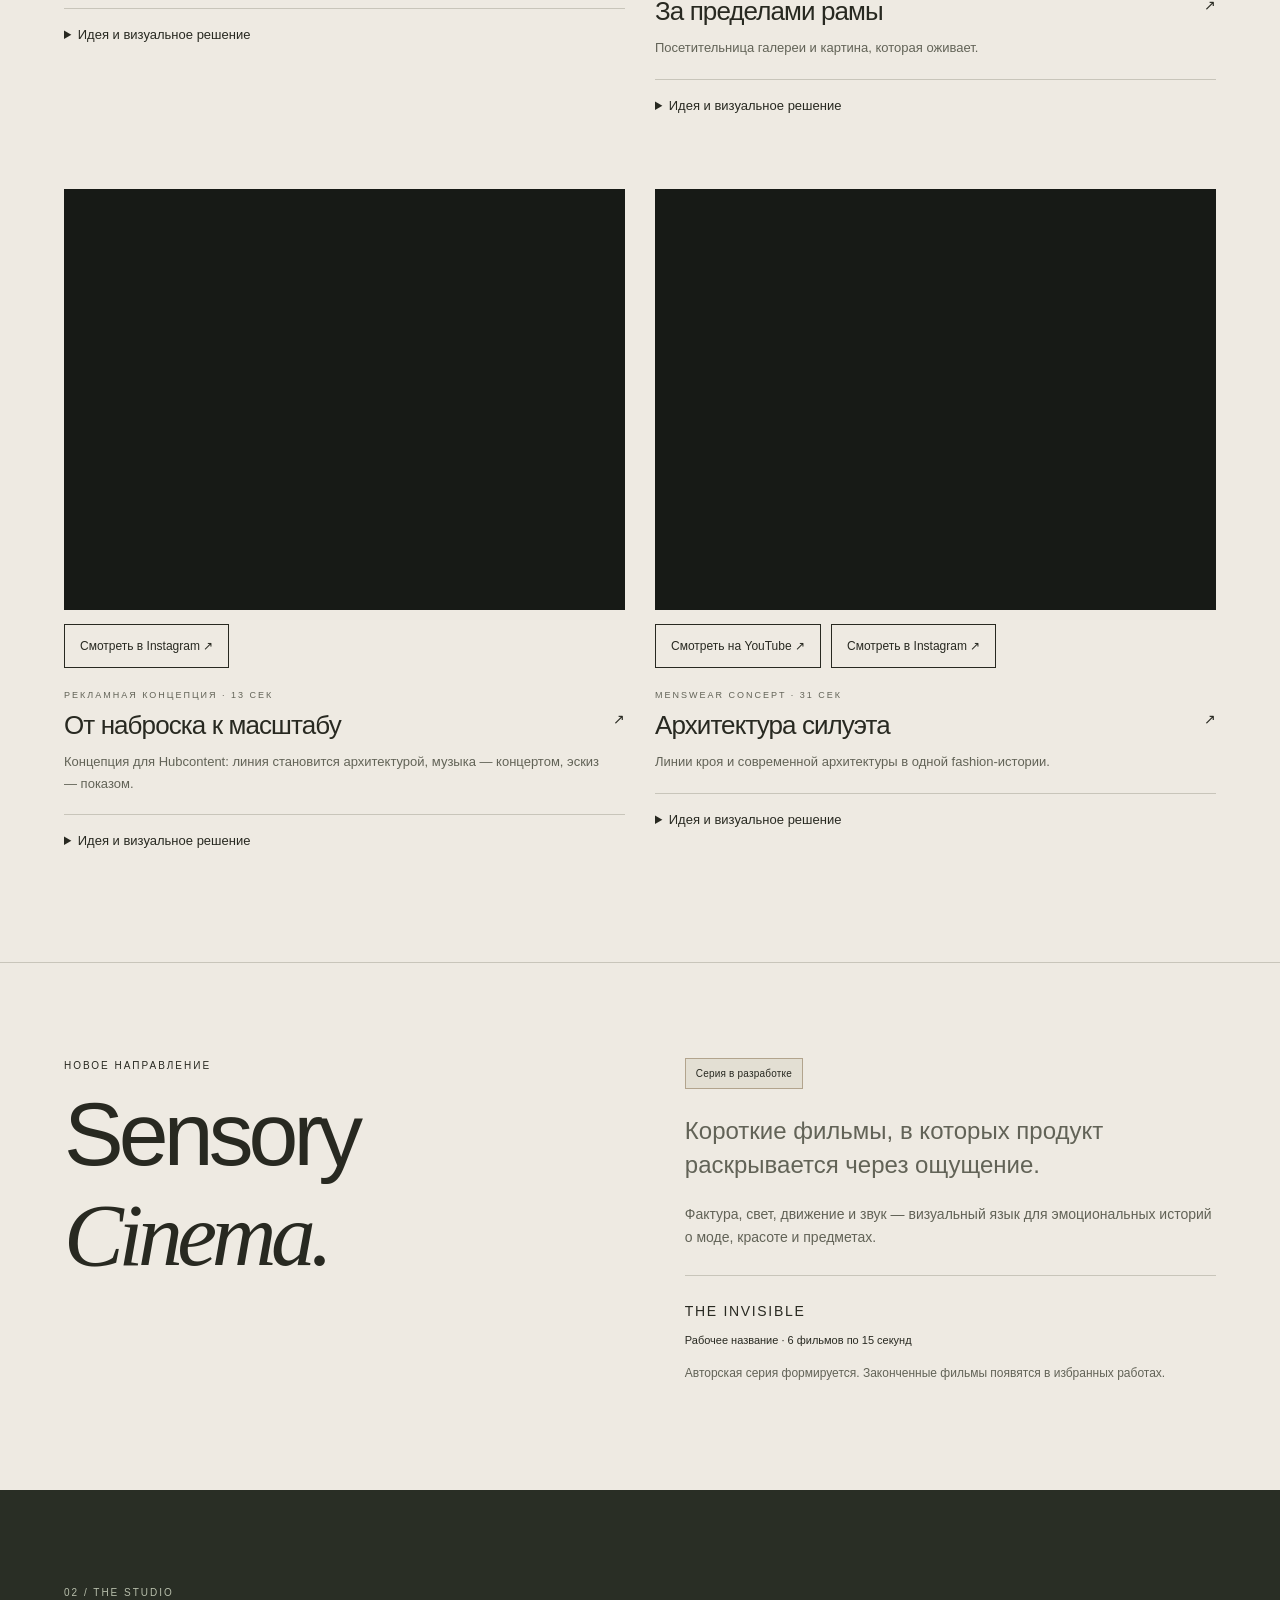
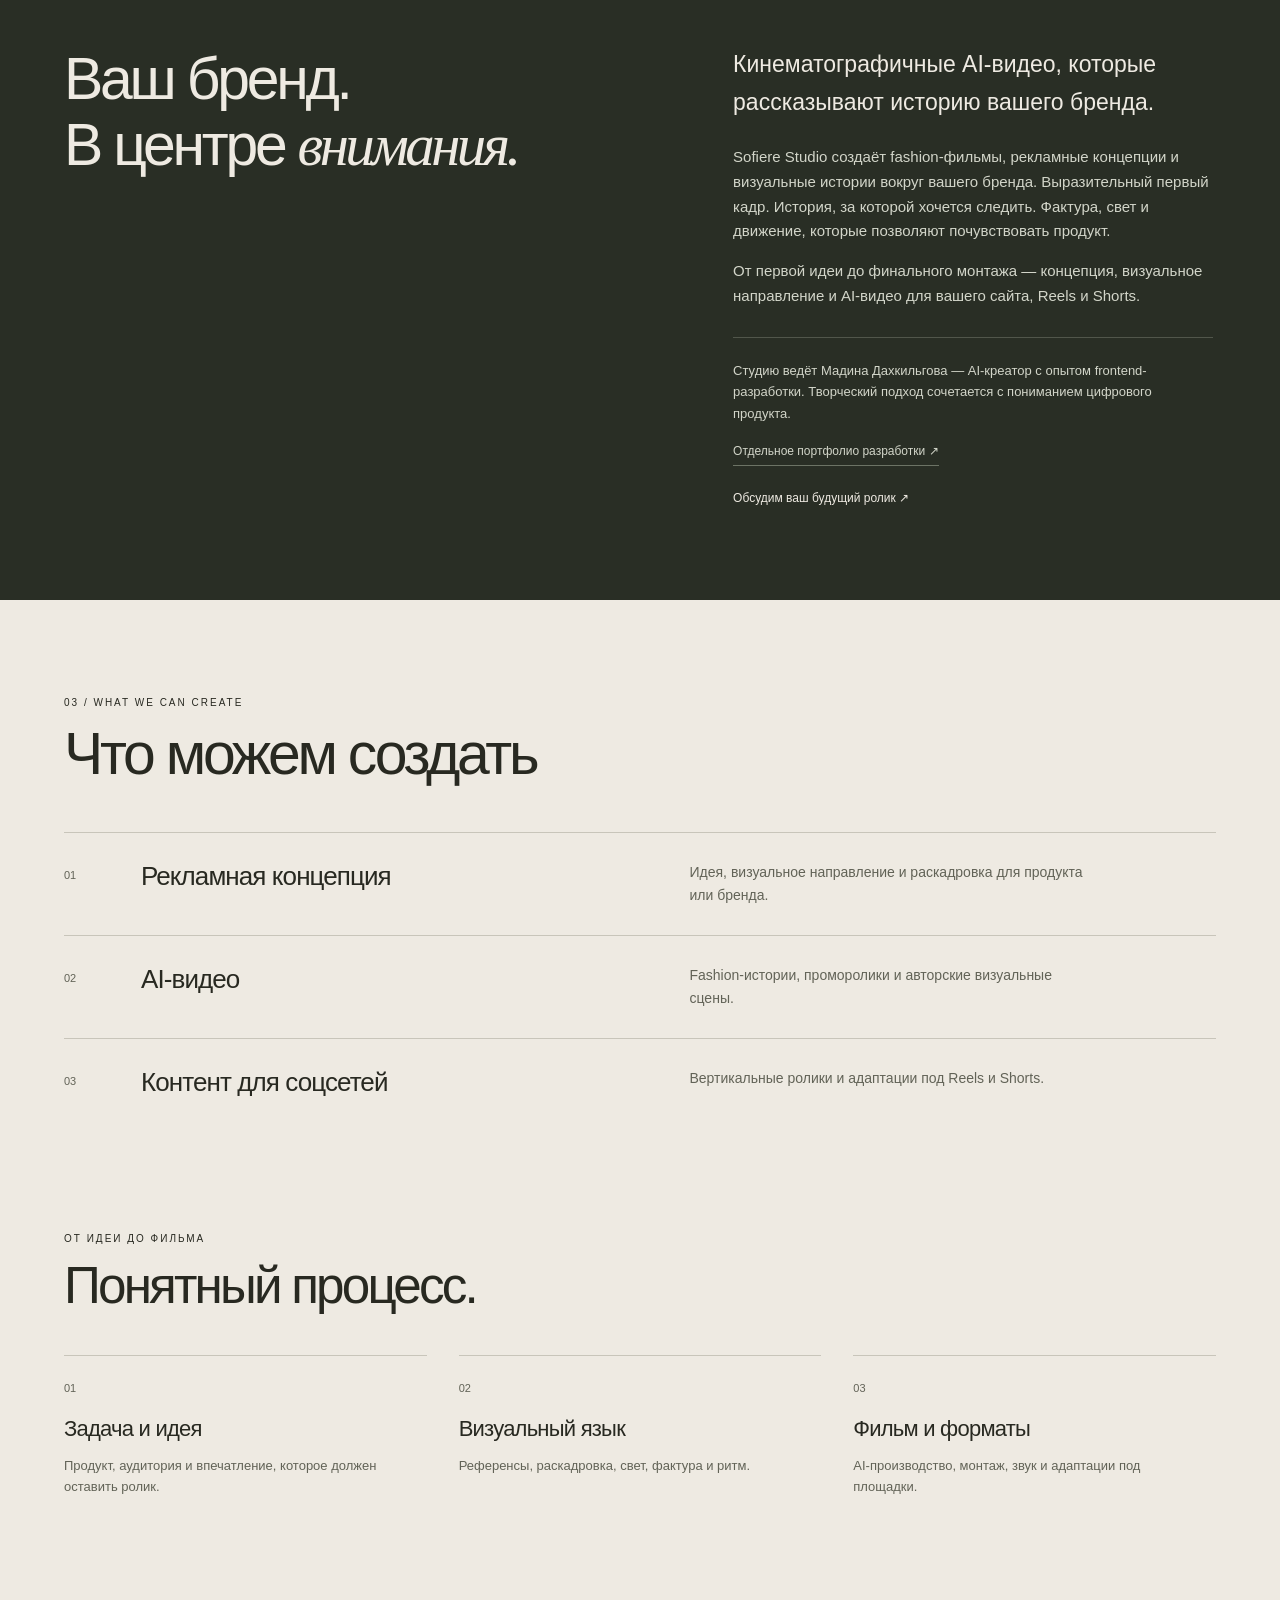
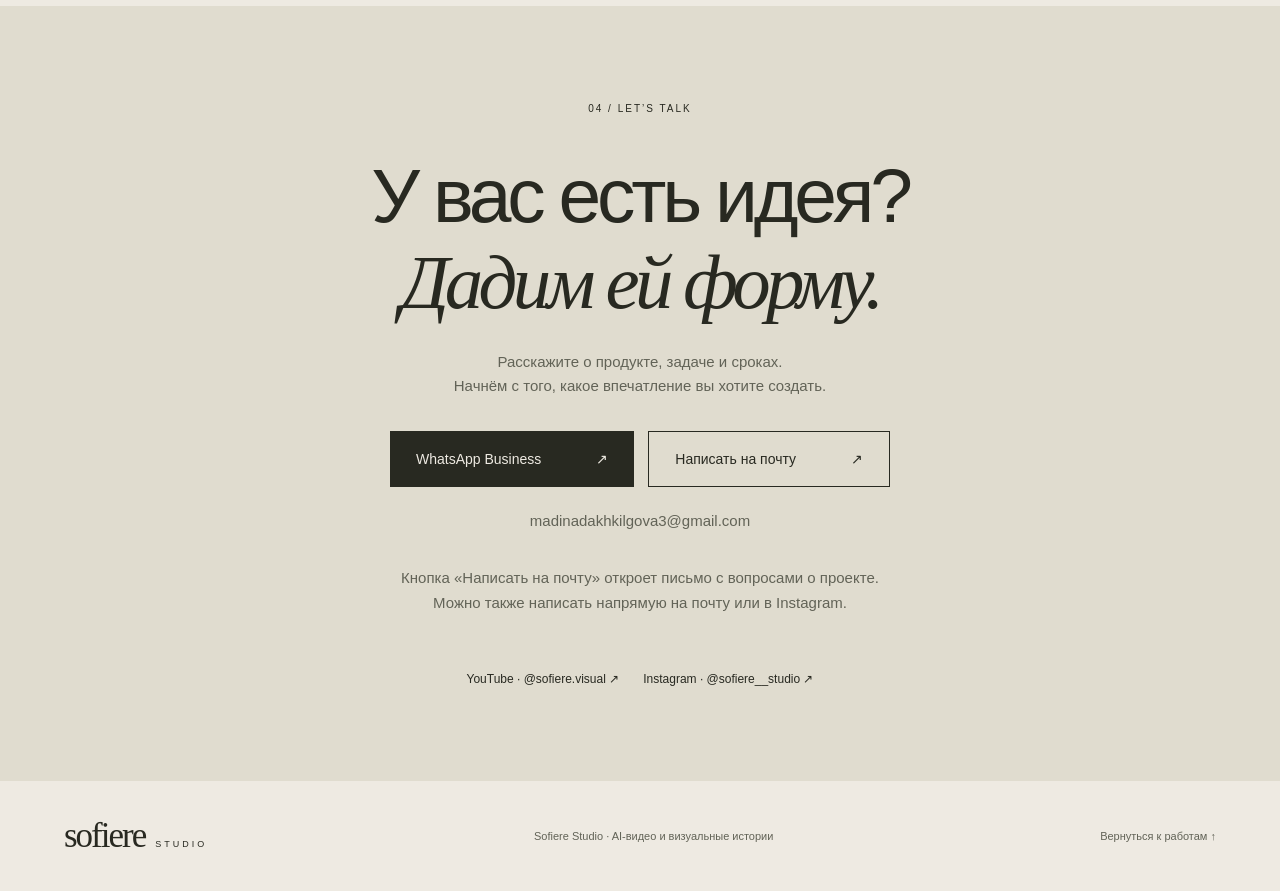
==== commit 4aea3b95: "Refresh creator portfolio with Sofidar film and Sensory Cinema direction" ====
--- a/ru.html
+++ b/ru.html
@@ -12,7 +12,7 @@
 <meta name="theme-color" content="#eeeae2">
 <meta name="description" content="Sofiere Studio — студия AI-видео и визуальных историй. Fashion, рекламные концепции и авторское кино.">
 <title>Sofiere Studio — AI films & visual stories</title>
-<link rel="stylesheet" href="styles.css">
+<link rel="stylesheet" href="styles.css?v=20261018">
 <script src="site.js" defer></script>
 <link rel="alternate" hreflang="en" href="https://madina-di.github.io/sofiere-studio/">
 <link rel="alternate" hreflang="ru" href="https://madina-di.github.io/sofiere-studio/ru.html">
@@ -22,17 +22,22 @@
 <a class="skip" href="#work">Перейти к работам</a>
 <header class="header">
 <a class="brand" href="#" aria-label="Sofiere Studio — главная">sofiere<span>STUDIO</span></a>
-<nav aria-label="Главная навигация"><a href="#work">Работы</a><a href="#about">О студии</a><a href="#contact">Обсудить проект <span aria-hidden="true">↗</span></a><span class="language-switch" role="group" aria-label="Язык"><a href="./" lang="en" hreflang="en">EN</a><span aria-hidden="true">/</span><a href="ru.html" lang="ru" hreflang="ru" aria-current="page">RU</a></span></nav>
+<nav aria-label="Главная навигация"><a href="#work">Работы</a><a href="#about">О студии</a><a href="#contact">Обсудить проект <span aria-hidden="true">↗</span></a><a class="nav-deck" href="https://drive.google.com/file/d/1M2yKuSpAmS8w-sIev-sqmCkpCgGjSl5T/view" target="_blank" rel="noopener noreferrer">Презентация ↗</a><span class="language-switch" role="group" aria-label="Язык"><a href="./" lang="en" hreflang="en">EN</a><span aria-hidden="true">/</span><a href="ru.html" lang="ru" hreflang="ru" aria-current="page">RU</a></span></nav>
 </header>
 <main>
 <section class="hero" aria-labelledby="hero-title">
 <div class="eyebrow"><span class="dot"></span> AI FILMS · ART DIRECTION · VISUAL STORIES</div>
 <h1 id="hero-title">Из идеи —<br>в <em>ощущение.</em></h1>
 <div class="hero-bottom"><p>AI-видео, в которых важны история,<br>свет и ощущение материала.</p><a class="round-link" href="#work">Смотреть работы <span aria-hidden="true">↓</span></a></div>
+<p class="hero-signature">Мадина Дахкильгова · AI-креатор и автор визуальных историй</p>
 <div class="hero-word" aria-hidden="true">SOFIERE</div>
 </section>
 <section class="work section" id="work" aria-labelledby="work-title">
 <div class="section-head"><div><p class="eyebrow">01 / SELECTED WORK</p><h2 id="work-title">Визуальные истории</h2></div><p>Fashion. Природа. Воображение.<br>Авторские проекты и рекламные концепции.</p></div>
+<article class="featured-film" aria-labelledby="sofidar-title">
+<div class="featured-media"><video controls playsinline preload="none" poster="assets/sofidar-door.jpg" aria-label="Sofidar — Дверь в мир, бренд-фильм"><source src="media/sofidar-door.mp4" type="video/mp4"><a href="media/sofidar-door.mp4">Открыть видео</a></video></div>
+<div class="featured-copy"><p class="eyebrow">НОВАЯ РАБОТА / ОКТЯБРЬ 2026</p><span class="project-status">Готовый ролик · собственный бренд</span><h3 id="sofidar-title">Sofidar.<br><em>Дверь в мир.</em></h3><p class="feature-intro">Одна дверь. Бесконечное воображение.</p><p>Бренд-фильм для собственной AI-платформы: от тихого берега к пространству возможных миров. Метафора превращает идею «создай свой мир» в короткую визуальную историю.</p><dl class="film-facts"><div><dt>Формат</dt><dd>12 секунд · 9:16</dd></div><div><dt>Работа</dt><dd>Концепция, AI-визуал, финальная подача</dd></div></dl><div class="feature-links"><a href="media/sofidar-door.mp4" target="_blank" rel="noopener noreferrer">Открыть ролик ↗</a><a href="https://sofidar.com/" target="_blank" rel="noopener noreferrer">Платформа Sofidar ↗</a></div></div>
+</article>
 <div class="projects">
 <article class="project wide">
 <div class="video-slot landscape"><iframe title="Где внимание — там энергия, фрагмент 45 секунд" data-src="https://drive.google.com/file/d/15fPdNDdxwolvnUrXeHEkKWXbFPYJ5zzj/preview" allow="fullscreen" allowfullscreen loading="lazy"></iframe></div>
@@ -72,15 +77,17 @@
 </div>
 <noscript><p>Для встроенных плееров включите JavaScript. Ссылки «Смотреть» открывают видео отдельно.</p></noscript>
 </section>
+<section class="direction section" id="direction" aria-labelledby="direction-title"><div><p class="eyebrow">НОВОЕ НАПРАВЛЕНИЕ</p><h2 id="direction-title">Sensory<br><em>Cinema.</em></h2></div><div class="direction-copy"><span class="project-status status-progress">Серия в разработке</span><p class="large">Короткие фильмы, в которых продукт раскрывается через ощущение.</p><p>Фактура, свет, движение и звук — визуальный язык для эмоциональных историй о моде, красоте и предметах.</p><p class="direction-collection">THE INVISIBLE <span>Рабочее название · 6 фильмов по 15 секунд</span></p><p class="direction-note">Авторская серия формируется. Законченные фильмы появятся в избранных работах.</p></div></section>
 <section class="about section" id="about" aria-labelledby="about-title">
 <p class="eyebrow">02 / THE STUDIO</p>
-<div class="about-grid"><h2 id="about-title">Ваш бренд.<br>В центре <em>внимания.</em></h2><div><p class="large">Кинематографичные AI-видео, которые рассказывают историю вашего бренда.</p><p>Sofiere Studio создаёт fashion-фильмы, рекламные концепции и визуальные истории вокруг вашего бренда. Выразительный первый кадр. История, за которой хочется следить. Фактура, свет и движение, которые позволяют почувствовать продукт.</p><p>От первой идеи до финального монтажа — концепция, визуальное направление и AI-видео для вашего сайта, Reels и Shorts.</p><a class="social" href="#contact">Обсудим ваш будущий ролик <span aria-hidden="true">↗</span></a></div></div>
+<div class="about-grid"><h2 id="about-title">Ваш бренд.<br>В центре <em>внимания.</em></h2><div><p class="large">Кинематографичные AI-видео, которые рассказывают историю вашего бренда.</p><p>Sofiere Studio создаёт fashion-фильмы, рекламные концепции и визуальные истории вокруг вашего бренда. Выразительный первый кадр. История, за которой хочется следить. Фактура, свет и движение, которые позволяют почувствовать продукт.</p><p>От первой идеи до финального монтажа — концепция, визуальное направление и AI-видео для вашего сайта, Reels и Shorts.</p><p class="founder">Студию ведёт Мадина Дахкильгова — AI-креатор с опытом frontend-разработки. Творческий подход сочетается с пониманием цифрового продукта.</p><a class="developer-link" href="https://madina-portfolio-sage.vercel.app/" target="_blank" rel="noopener noreferrer">Отдельное портфолио разработки ↗</a><a class="social" href="#contact">Обсудим ваш будущий ролик <span aria-hidden="true">↗</span></a></div></div>
 </section>
 <section class="services section" aria-labelledby="services-title"><p class="eyebrow">03 / WHAT WE CAN CREATE</p><h2 id="services-title">Что можем создать</h2>
 <div class="service"><span>01</span><h3>Рекламная концепция</h3><p>Идея, визуальное направление и раскадровка для продукта или бренда.</p></div>
 <div class="service"><span>02</span><h3>AI-видео</h3><p>Fashion-истории, проморолики и авторские визуальные сцены.</p></div>
 <div class="service"><span>03</span><h3>Контент для соцсетей</h3><p>Вертикальные ролики и адаптации под Reels и Shorts.</p></div>
 </section>
-<section class="contact section" id="contact" aria-labelledby="contact-title"><p class="eyebrow">04 / LET’S TALK</p><h2 id="contact-title">У тебя есть идея?<br><em>Дадим ей форму.</em></h2><p>Расскажи о продукте, задаче и сроках.<br>Начнём с того, какое впечатление ты хочешь создать.</p><div class="contact-actions"><a class="button" href="https://wa.me/19162250794?text=%D0%97%D0%B4%D1%80%D0%B0%D0%B2%D1%81%D1%82%D0%B2%D1%83%D0%B9%D1%82%D0%B5%2C%20%D0%9C%D0%B0%D0%B4%D0%B8%D0%BD%D0%B0!%20%D0%A5%D0%BE%D1%87%D1%83%20%D0%BE%D0%B1%D1%81%D1%83%D0%B4%D0%B8%D1%82%D1%8C%20%D1%81%D0%BE%D0%B7%D0%B4%D0%B0%D0%BD%D0%B8%D0%B5%20%D0%B2%D0%B8%D0%B7%D1%83%D0%B0%D0%BB%D1%8C%D0%BD%D0%BE%D0%B3%D0%BE%20%D0%BA%D0%BE%D0%BD%D1%82%D0%B5%D0%BD%D1%82%D0%B0%20%D0%B4%D0%BB%D1%8F%20%D0%BF%D1%80%D0%BE%D0%B4%D0%B2%D0%B8%D0%B6%D0%B5%D0%BD%D0%B8%D1%8F%20%D0%B1%D1%80%D0%B5%D0%BD%D0%B4%D0%B0%20%E2%80%94%20%D1%80%D0%B5%D0%BA%D0%BB%D0%B0%D0%BC%D0%BD%D1%8B%D1%85%20%D0%B8%D0%B7%D0%BE%D0%B1%D1%80%D0%B0%D0%B6%D0%B5%D0%BD%D0%B8%D0%B9%20%D0%B8%20%D0%B2%D0%B8%D0%B4%D0%B5%D0%BE%20%D1%81%20%D0%B8%D1%81%D0%BF%D0%BE%D0%BB%D1%8C%D0%B7%D0%BE%D0%B2%D0%B0%D0%BD%D0%B8%D0%B5%D0%BC%20AI." target="_blank" rel="noopener noreferrer">WhatsApp Business <span aria-hidden="true">↗</span></a><a class="button email-button" href="mailto:madinadakhkilgova3@gmail.com?subject=%D0%9F%D1%80%D0%BE%D0%B5%D0%BA%D1%82%20%D0%B4%D0%BB%D1%8F%20Sofiere%20Studio&amp;body=%D0%97%D0%B4%D1%80%D0%B0%D0%B2%D1%81%D1%82%D0%B2%D1%83%D0%B9%D1%82%D0%B5%2C%20%D0%9C%D0%B0%D0%B4%D0%B8%D0%BD%D0%B0!%0A%0A%D0%9E%20%D0%B1%D1%80%D0%B5%D0%BD%D0%B4%D0%B5%20%2F%20%D0%BF%D1%80%D0%BE%D0%B4%D1%83%D0%BA%D1%82%D0%B5%3A%0A%D0%97%D0%B0%D0%B4%D0%B0%D1%87%D0%B0%20%D0%B2%D0%B8%D0%B4%D0%B5%D0%BE%3A%0A%D0%93%D0%B4%D0%B5%20%D0%B1%D1%83%D0%B4%D0%B5%D0%BC%20%D1%80%D0%B0%D0%B7%D0%BC%D0%B5%D1%89%D0%B0%D1%82%D1%8C%3A%0A%D0%96%D0%B5%D0%BB%D0%B0%D0%B5%D0%BC%D0%B0%D1%8F%20%D0%B4%D0%BB%D0%B8%D1%82%D0%B5%D0%BB%D1%8C%D0%BD%D0%BE%D1%81%D1%82%D1%8C%20%D0%B8%20%D1%84%D0%BE%D1%80%D0%BC%D0%B0%D1%82%3A%0A%D0%A1%D1%80%D0%BE%D0%BA%D0%B8%3A%0A%D0%9E%D1%80%D0%B8%D0%B5%D0%BD%D1%82%D0%B8%D1%80%20%D0%B1%D1%8E%D0%B4%D0%B6%D0%B5%D1%82%D0%B0%3A%0A%D0%A0%D0%B5%D1%84%D0%B5%D1%80%D0%B5%D0%BD%D1%81%D1%8B%20(%D0%B5%D1%81%D0%BB%D0%B8%20%D0%B5%D1%81%D1%82%D1%8C)%3A%0A%0A%D0%9C%D0%BE%D1%91%20%D0%B8%D0%BC%D1%8F%20%D0%B8%20%D1%83%D0%B4%D0%BE%D0%B1%D0%BD%D1%8B%D0%B9%20%D1%81%D0%BF%D0%BE%D1%81%D0%BE%D0%B1%20%D1%81%D0%B2%D1%8F%D0%B7%D0%B8%3A%0A">Написать на почту <span aria-hidden="true">↗</span></a></div><p class="contact-email"><a href="mailto:madinadakhkilgova3@gmail.com">madinadakhkilgova3@gmail.com</a></p><p class="contact-hint">Кнопка «Написать на почту» откроет письмо с вопросами о проекте.<br>Можно также написать напрямую на почту или в Instagram.</p><div class="contact-socials" role="group" aria-label="Социальные сети Sofiere Studio" style="display:flex;justify-content:center;gap:24px;flex-wrap:wrap"><a class="social" href="https://www.youtube.com/@sofiere.visual" target="_blank" rel="noopener noreferrer" aria-label="YouTube Sofiere Studio — откроется в новой вкладке">YouTube · @sofiere.visual ↗</a><a class="social" href="https://www.instagram.com/sofiere__studio/" target="_blank" rel="noopener noreferrer" aria-label="Instagram Sofiere Studio — откроется в новой вкладке">Instagram · @sofiere__studio ↗</a></div></section>
+<section class="process section" aria-labelledby="process-title"><p class="eyebrow">ОТ ИДЕИ ДО ФИЛЬМА</p><h2 id="process-title">Понятный процесс.</h2><ol><li><span>01</span><h3>Задача и идея</h3><p>Продукт, аудитория и впечатление, которое должен оставить ролик.</p></li><li><span>02</span><h3>Визуальный язык</h3><p>Референсы, раскадровка, свет, фактура и ритм.</p></li><li><span>03</span><h3>Фильм и форматы</h3><p>AI-производство, монтаж, звук и адаптации под площадки.</p></li></ol></section>
+<section class="contact section" id="contact" aria-labelledby="contact-title"><p class="eyebrow">04 / LET’S TALK</p><h2 id="contact-title">У вас есть идея?<br><em>Дадим ей форму.</em></h2><p>Расскажите о продукте, задаче и сроках.<br>Начнём с того, какое впечатление вы хотите создать.</p><div class="contact-actions"><a class="button" href="https://wa.me/19162250794?text=%D0%97%D0%B4%D1%80%D0%B0%D0%B2%D1%81%D1%82%D0%B2%D1%83%D0%B9%D1%82%D0%B5%2C%20%D0%9C%D0%B0%D0%B4%D0%B8%D0%BD%D0%B0!%20%D0%A5%D0%BE%D1%87%D1%83%20%D0%BE%D0%B1%D1%81%D1%83%D0%B4%D0%B8%D1%82%D1%8C%20%D1%81%D0%BE%D0%B7%D0%B4%D0%B0%D0%BD%D0%B8%D0%B5%20%D0%B2%D0%B8%D0%B7%D1%83%D0%B0%D0%BB%D1%8C%D0%BD%D0%BE%D0%B3%D0%BE%20%D0%BA%D0%BE%D0%BD%D1%82%D0%B5%D0%BD%D1%82%D0%B0%20%D0%B4%D0%BB%D1%8F%20%D0%BF%D1%80%D0%BE%D0%B4%D0%B2%D0%B8%D0%B6%D0%B5%D0%BD%D0%B8%D1%8F%20%D0%B1%D1%80%D0%B5%D0%BD%D0%B4%D0%B0%20%E2%80%94%20%D1%80%D0%B5%D0%BA%D0%BB%D0%B0%D0%BC%D0%BD%D1%8B%D1%85%20%D0%B8%D0%B7%D0%BE%D0%B1%D1%80%D0%B0%D0%B6%D0%B5%D0%BD%D0%B8%D0%B9%20%D0%B8%20%D0%B2%D0%B8%D0%B4%D0%B5%D0%BE%20%D1%81%20%D0%B8%D1%81%D0%BF%D0%BE%D0%BB%D1%8C%D0%B7%D0%BE%D0%B2%D0%B0%D0%BD%D0%B8%D0%B5%D0%BC%20AI." target="_blank" rel="noopener noreferrer">WhatsApp Business <span aria-hidden="true">↗</span></a><a class="button email-button" href="mailto:madinadakhkilgova3@gmail.com?subject=%D0%9F%D1%80%D0%BE%D0%B5%D0%BA%D1%82%20%D0%B4%D0%BB%D1%8F%20Sofiere%20Studio&amp;body=%D0%97%D0%B4%D1%80%D0%B0%D0%B2%D1%81%D1%82%D0%B2%D1%83%D0%B9%D1%82%D0%B5%2C%20%D0%9C%D0%B0%D0%B4%D0%B8%D0%BD%D0%B0!%0A%0A%D0%9E%20%D0%B1%D1%80%D0%B5%D0%BD%D0%B4%D0%B5%20%2F%20%D0%BF%D1%80%D0%BE%D0%B4%D1%83%D0%BA%D1%82%D0%B5%3A%0A%D0%97%D0%B0%D0%B4%D0%B0%D1%87%D0%B0%20%D0%B2%D0%B8%D0%B4%D0%B5%D0%BE%3A%0A%D0%93%D0%B4%D0%B5%20%D0%B1%D1%83%D0%B4%D0%B5%D0%BC%20%D1%80%D0%B0%D0%B7%D0%BC%D0%B5%D1%89%D0%B0%D1%82%D1%8C%3A%0A%D0%96%D0%B5%D0%BB%D0%B0%D0%B5%D0%BC%D0%B0%D1%8F%20%D0%B4%D0%BB%D0%B8%D1%82%D0%B5%D0%BB%D1%8C%D0%BD%D0%BE%D1%81%D1%82%D1%8C%20%D0%B8%20%D1%84%D0%BE%D1%80%D0%BC%D0%B0%D1%82%3A%0A%D0%A1%D1%80%D0%BE%D0%BA%D0%B8%3A%0A%D0%9E%D1%80%D0%B8%D0%B5%D0%BD%D1%82%D0%B8%D1%80%20%D0%B1%D1%8E%D0%B4%D0%B6%D0%B5%D1%82%D0%B0%3A%0A%D0%A0%D0%B5%D1%84%D0%B5%D1%80%D0%B5%D0%BD%D1%81%D1%8B%20(%D0%B5%D1%81%D0%BB%D0%B8%20%D0%B5%D1%81%D1%82%D1%8C)%3A%0A%0A%D0%9C%D0%BE%D1%91%20%D0%B8%D0%BC%D1%8F%20%D0%B8%20%D1%83%D0%B4%D0%BE%D0%B1%D0%BD%D1%8B%D0%B9%20%D1%81%D0%BF%D0%BE%D1%81%D0%BE%D0%B1%20%D1%81%D0%B2%D1%8F%D0%B7%D0%B8%3A%0A">Написать на почту <span aria-hidden="true">↗</span></a></div><p class="contact-email"><a href="mailto:madinadakhkilgova3@gmail.com">madinadakhkilgova3@gmail.com</a></p><p class="contact-hint">Кнопка «Написать на почту» откроет письмо с вопросами о проекте.<br>Можно также написать напрямую на почту или в Instagram.</p><div class="contact-socials" role="group" aria-label="Социальные сети Sofiere Studio" style="display:flex;justify-content:center;gap:24px;flex-wrap:wrap"><a class="social" href="https://www.youtube.com/@sofiere.visual" target="_blank" rel="noopener noreferrer" aria-label="YouTube Sofiere Studio — откроется в новой вкладке">YouTube · @sofiere.visual ↗</a><a class="social" href="https://www.instagram.com/sofiere__studio/" target="_blank" rel="noopener noreferrer" aria-label="Instagram Sofiere Studio — откроется в новой вкладке">Instagram · @sofiere__studio ↗</a></div></section>
 </main><footer><a class="brand" href="#">sofiere<span>STUDIO</span></a><p>Sofiere Studio · AI-видео и визуальные истории</p><a href="#work">Вернуться к работам ↑</a></footer>
 </body></html>
--- a/styles.css
+++ b/styles.css
@@ -22,3 +22,8 @@
 .project-platforms{display:flex;flex-wrap:wrap;gap:10px;margin-top:14px}
 .project-platforms a{display:inline-flex;align-items:center;min-height:44px;padding:11px 15px;border:1px solid var(--ink);font-size:12px;line-height:1.5}
 .project-platforms a:hover{background:var(--ink);color:var(--paper);text-decoration:none}
+
+/* October 2026: a finished brand film and a clearly marked emerging series. */
+.header nav{align-items:center;flex-wrap:wrap;justify-content:flex-end;gap:18px 26px}.nav-deck{border-bottom:1px solid var(--line);padding-bottom:4px}.hero-signature{margin:28px 0 0;font-size:11px;color:var(--muted);letter-spacing:.04em}.hero-word{margin-top:44px;font-size:20vw}.featured-film{display:grid;grid-template-columns:minmax(240px,.8fr) minmax(0,1.2fr);gap:5vw;background:#deddd3;margin-bottom:64px;padding:32px;align-items:center}.featured-media{max-width:360px;width:100%;justify-self:center}.featured-media video{display:block;width:100%;aspect-ratio:9/16;object-fit:contain;background:#17211e}.featured-copy{padding:12px 16px 12px 0}.featured-copy h3{font-size:clamp(34px,4.2vw,64px);line-height:1.06;margin:26px 0}.featured-copy>p:not(.eyebrow){max-width:510px;color:var(--muted);font-size:14px}.featured-copy .feature-intro{font-size:20px!important;color:var(--ink)!important}.project-status{display:inline-block;border:1px solid #9ba494;padding:7px 10px;font-size:10px;line-height:1.5;letter-spacing:.02em}.film-facts{margin:26px 0;display:grid;grid-template-columns:1fr;gap:13px}.film-facts>div{display:grid;grid-template-columns:70px 1fr;gap:18px}.film-facts dt{font-size:11px;color:var(--muted)}.film-facts dd{font-size:12px;margin:0;line-height:1.6}.feature-links{display:flex;flex-wrap:wrap;gap:20px;font-size:12px}.feature-links a{padding:10px 0;border-bottom:1px solid var(--ink)}.direction{display:grid;grid-template-columns:1fr 1fr;gap:7vw;border-top:1px solid var(--line)}.direction h2{font-size:clamp(56px,7vw,100px);margin-bottom:0}.direction-copy{max-width:540px}.direction .large{font-size:24px;line-height:1.45;margin:25px 0 20px}.direction-copy>p{font-size:14px;color:var(--muted)}.direction-collection{border-top:1px solid var(--line);padding-top:24px;margin-top:26px;letter-spacing:.12em;color:var(--ink)!important}.direction-collection span{display:block;font-size:11px;letter-spacing:0;margin-top:8px}.direction-note{font-size:12px!important}.status-progress{background:#e3dfd3;border-color:#b2a48d}.about-grid .founder{border-top:1px solid #51564b;margin-top:28px;padding-top:22px;font-size:13px}.developer-link{display:inline-block;font-size:12px;color:#d2d5c9;border-bottom:1px solid #6c7365;padding:7px 0}.process{padding-top:0}.process h2{font-size:clamp(32px,4vw,58px)}.process ol{display:grid;grid-template-columns:repeat(3,minmax(0,1fr));gap:32px;list-style:none;padding:0;margin:40px 0 0}.process li{border-top:1px solid var(--line);padding-top:22px}.process li>span{font-size:11px;color:var(--muted)}.process h3{font-size:22px;margin:20px 0 13px}.process li p{font-size:13px;max-width:330px;color:var(--muted)}
+@media(max-width:900px){.header{gap:24px}.header nav{gap:12px 18px;font-size:12px}.featured-film{gap:28px;padding:24px}.featured-copy{padding-right:0}.featured-copy h3{font-size:38px}.direction{gap:35px}.direction .large{font-size:21px}}
+@media(max-width:650px){.header{flex-wrap:wrap;padding-bottom:16px}.header nav{width:100%;max-width:none;justify-content:flex-start;font-size:11px;gap:16px}.language-switch{margin-left:auto}.hero{padding-top:34px}.hero-signature{font-size:10px;max-width:260px}.featured-film{grid-template-columns:1fr;margin-bottom:42px;padding:20px;gap:26px}.featured-media{max-width:300px}.featured-copy h3{font-size:40px}.featured-copy .eyebrow{font-size:9px}.featured-copy>p:not(.eyebrow){font-size:13px}.featured-copy .feature-intro{font-size:18px!important}.direction{grid-template-columns:1fr;gap:25px}.direction h2{font-size:64px}.direction .large{font-size:21px}.process ol{grid-template-columns:1fr;gap:22px}.process li p{max-width:none}.process h3{margin-top:14px}}
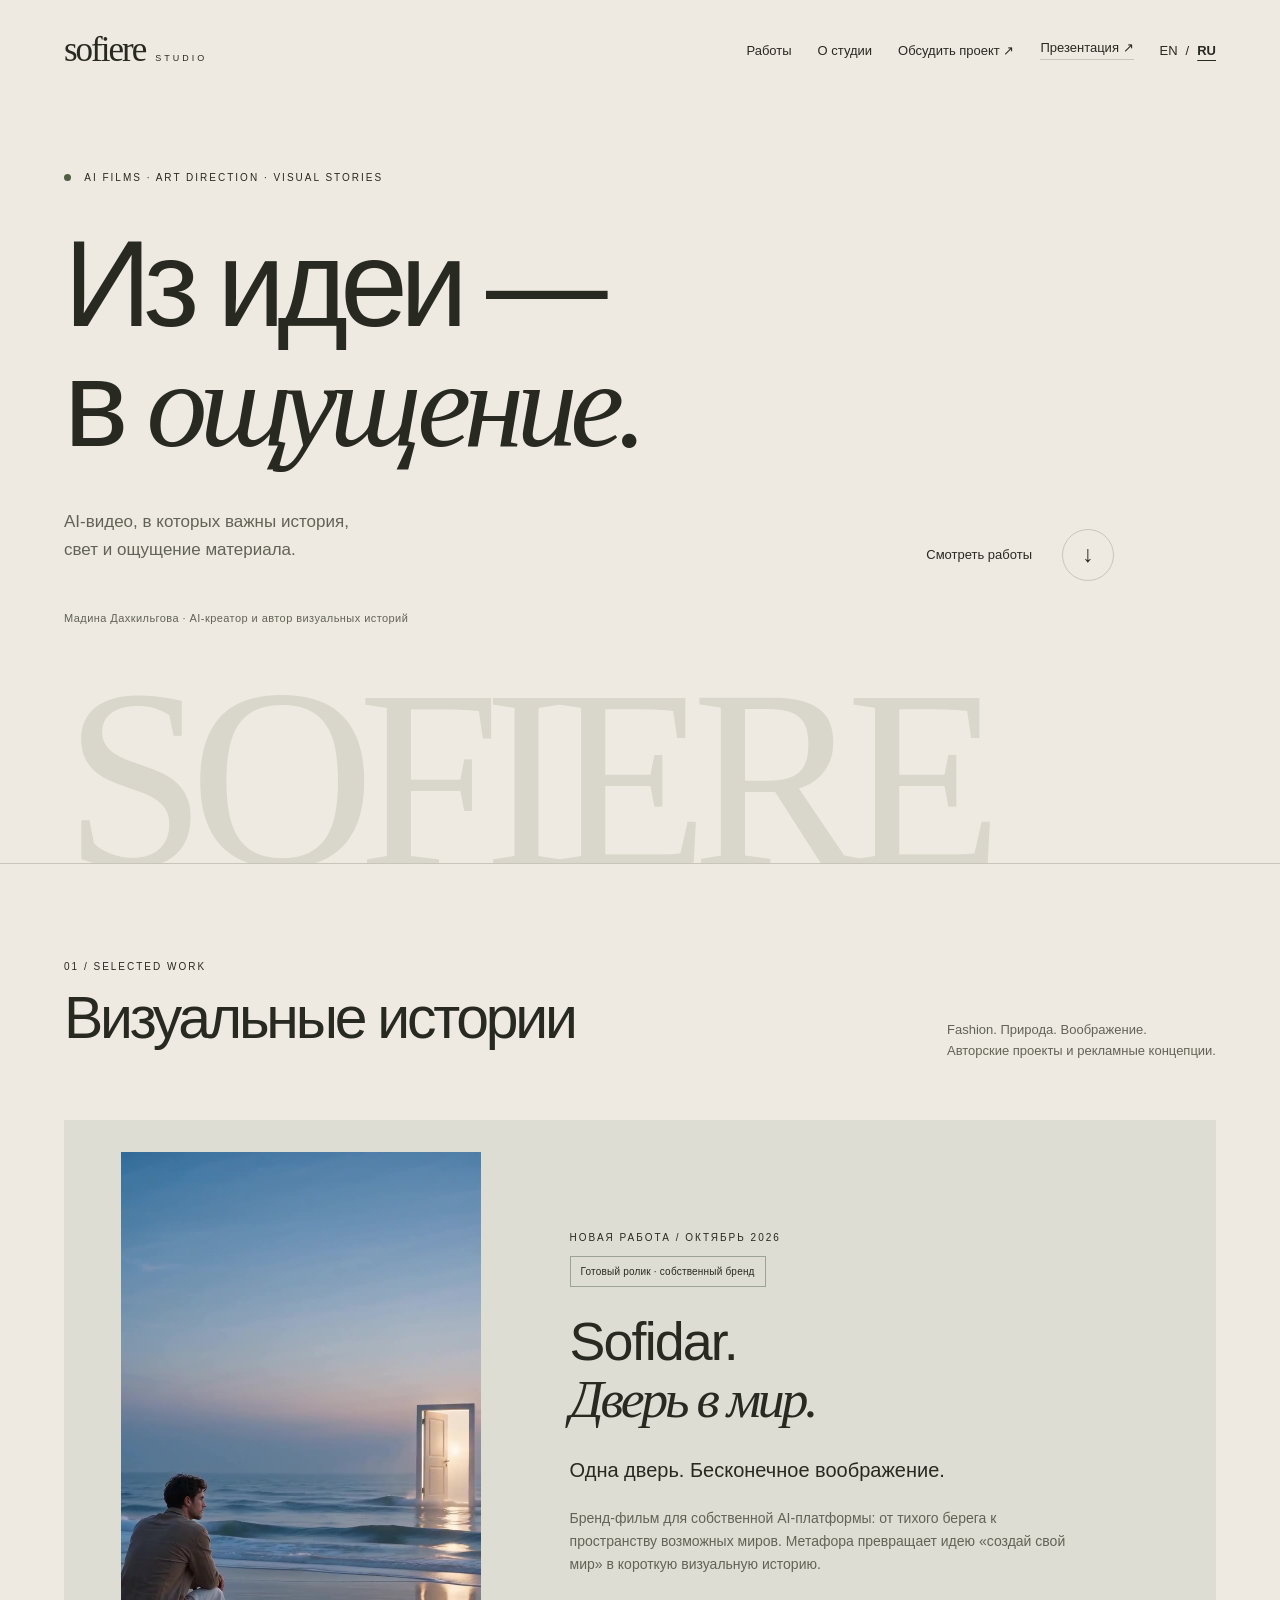
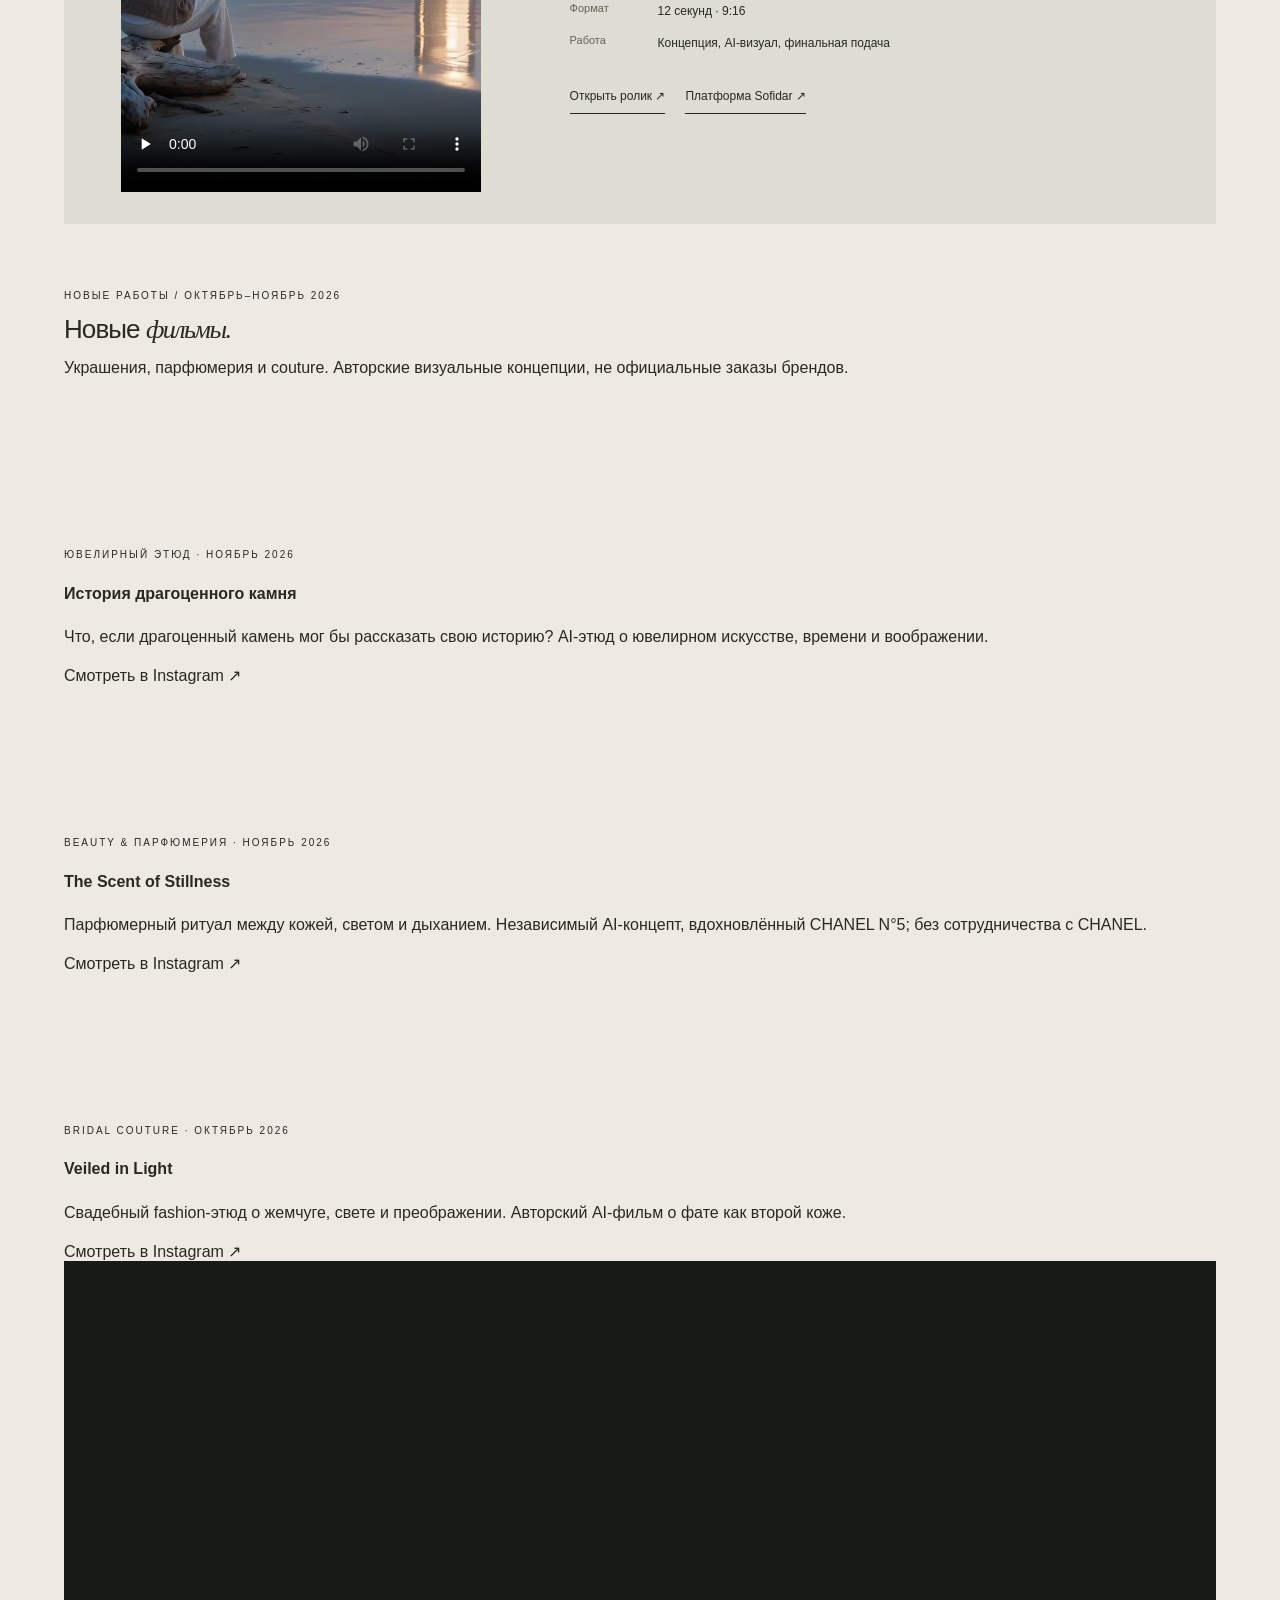
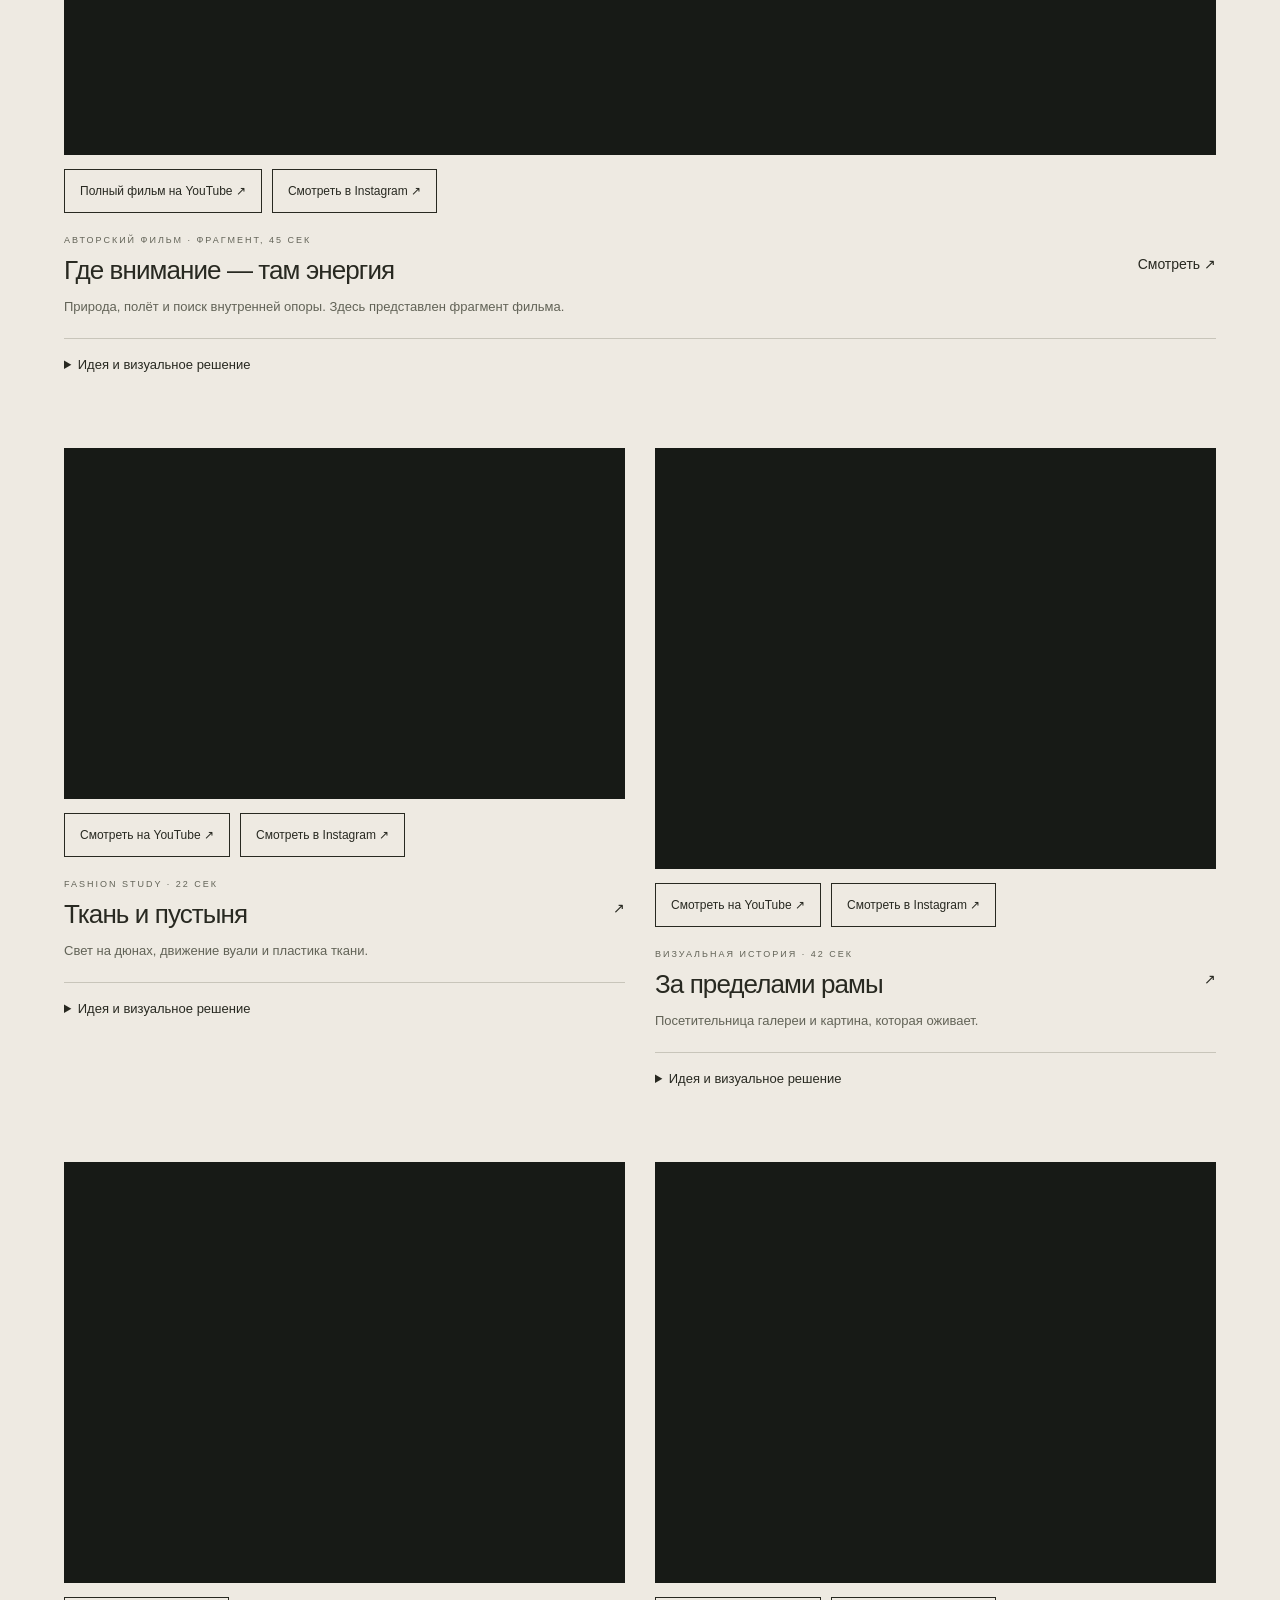
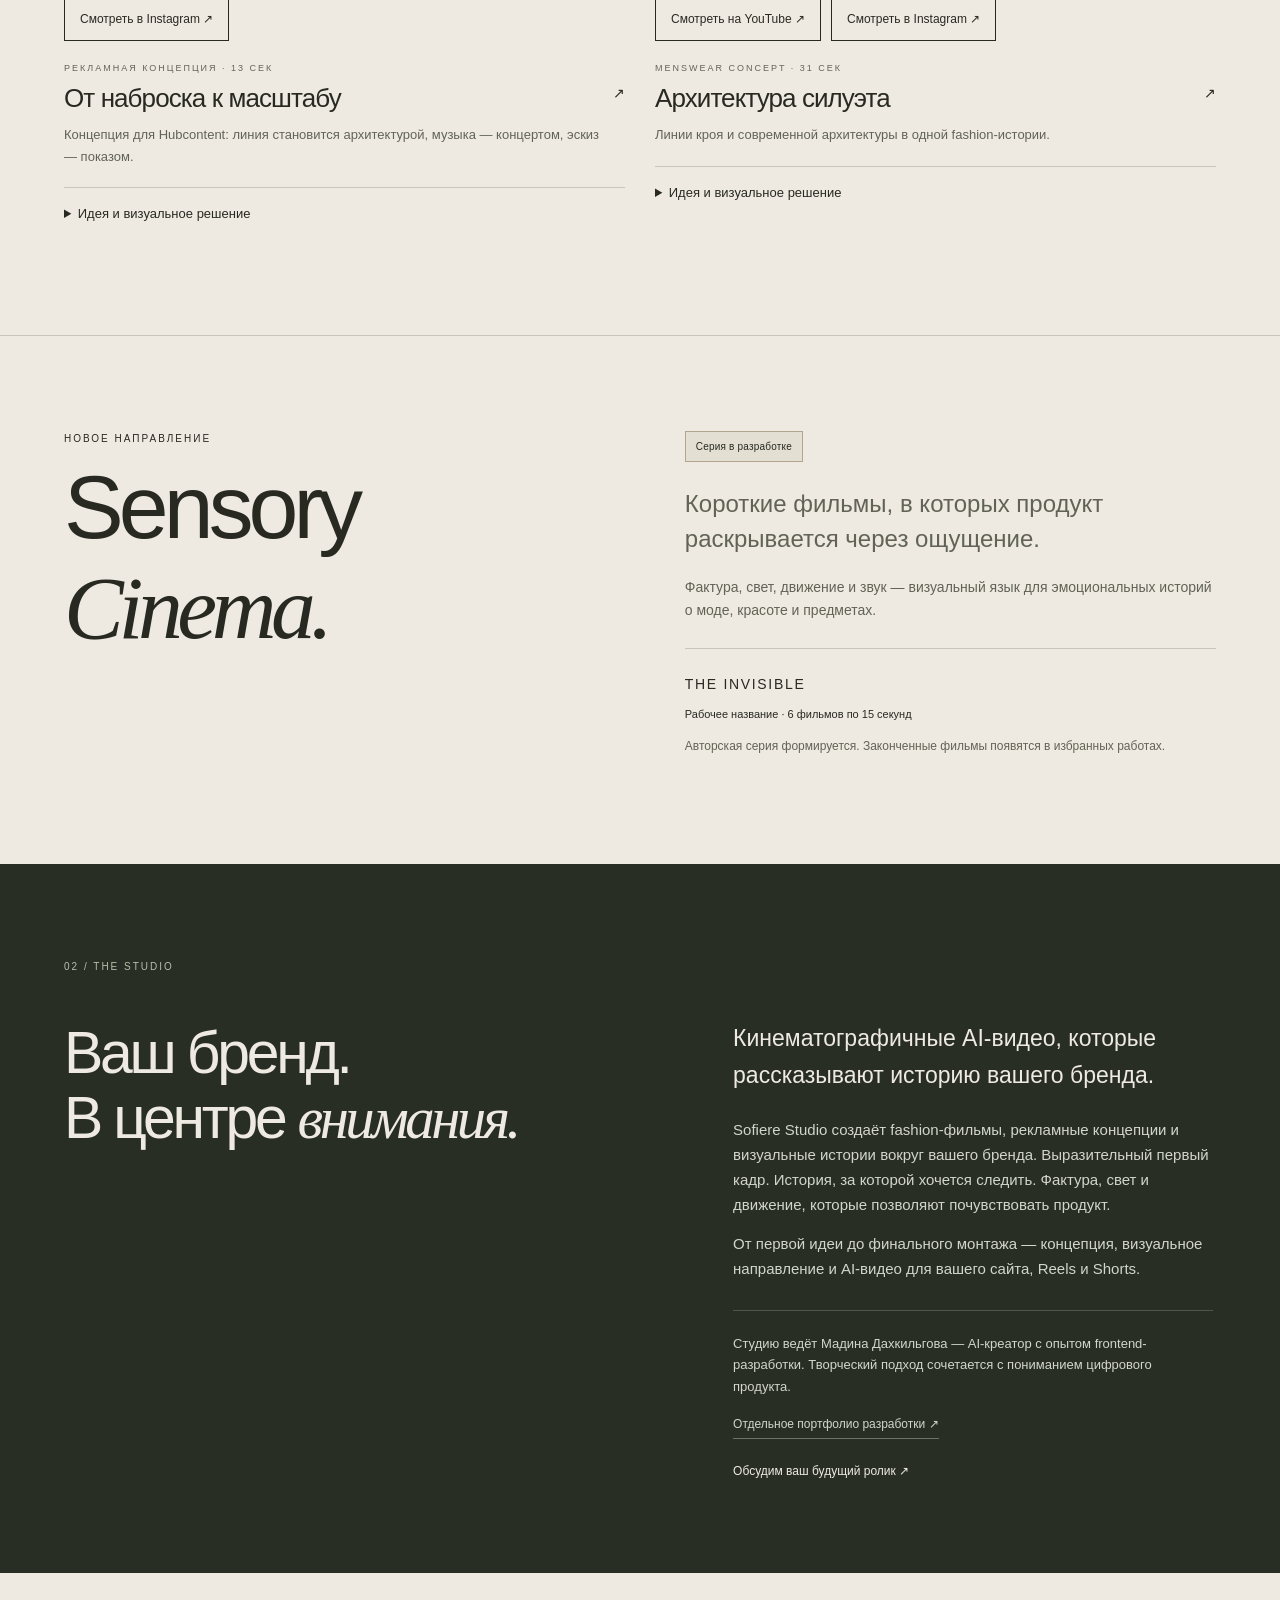
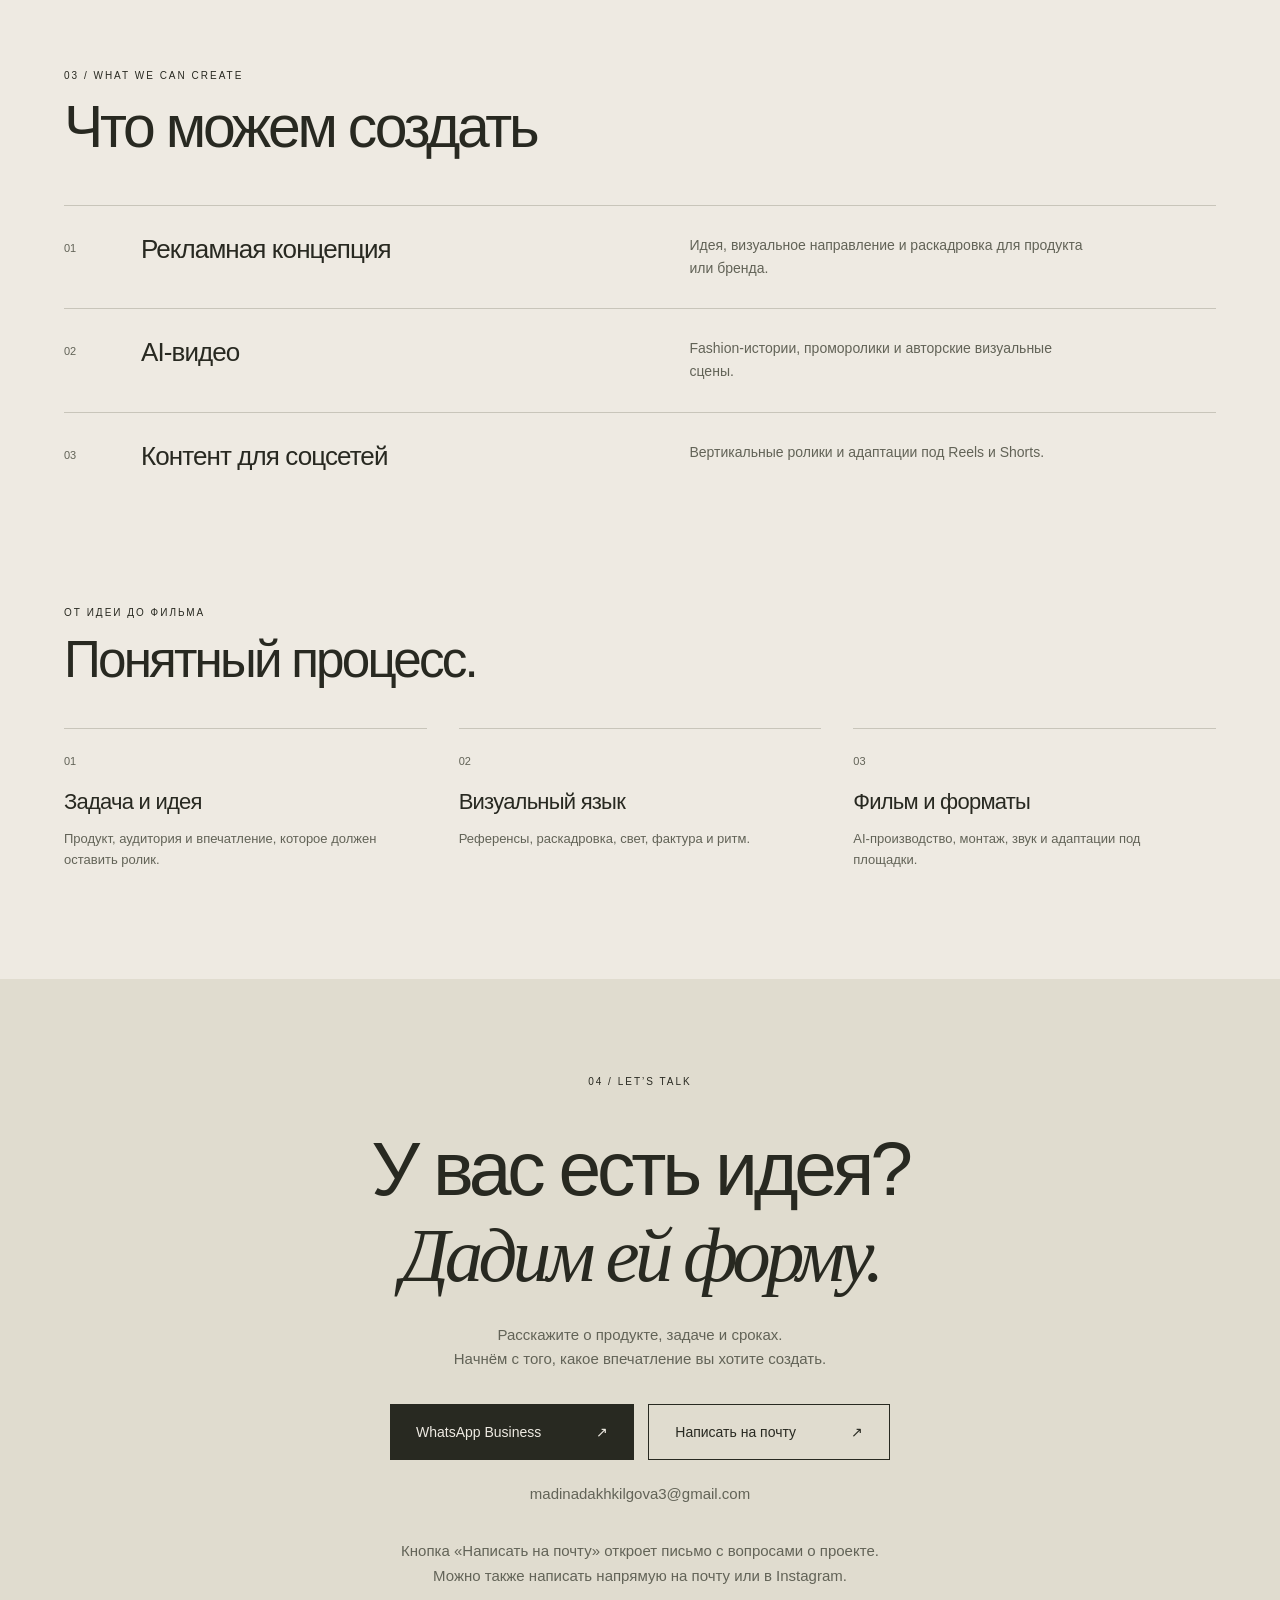
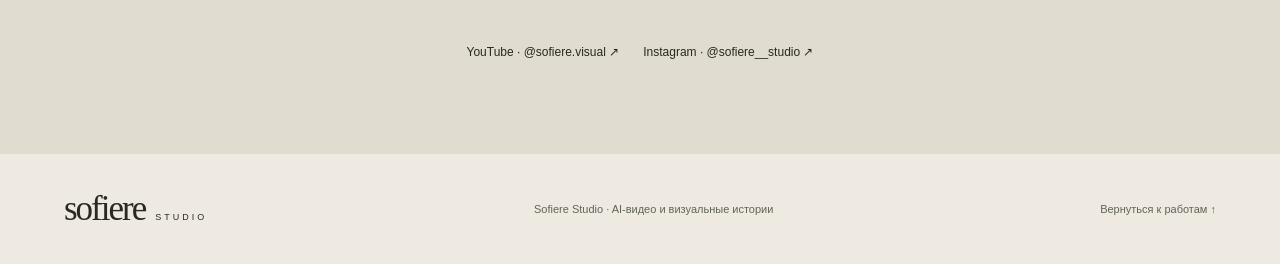
==== commit 7b47889a: "Add November 2026 jewellery, fragrance and couture films to portfolio" ====
--- a/ru.html
+++ b/ru.html
@@ -12,7 +12,7 @@
 <meta name="theme-color" content="#eeeae2">
 <meta name="description" content="Sofiere Studio — студия AI-видео и визуальных историй. Fashion, рекламные концепции и авторское кино.">
 <title>Sofiere Studio — AI films & visual stories</title>
-<link rel="stylesheet" href="styles.css?v=20261018">
+<link rel="stylesheet" href="styles.css?v=20261105">
 <script src="site.js" defer></script>
 <link rel="alternate" hreflang="en" href="https://madina-di.github.io/sofiere-studio/">
 <link rel="alternate" hreflang="ru" href="https://madina-di.github.io/sofiere-studio/ru.html">
@@ -38,6 +38,28 @@
 <div class="featured-media"><video controls playsinline preload="none" poster="assets/sofidar-door.jpg" aria-label="Sofidar — Дверь в мир, бренд-фильм"><source src="media/sofidar-door.mp4" type="video/mp4"><a href="media/sofidar-door.mp4">Открыть видео</a></video></div>
 <div class="featured-copy"><p class="eyebrow">НОВАЯ РАБОТА / ОКТЯБРЬ 2026</p><span class="project-status">Готовый ролик · собственный бренд</span><h3 id="sofidar-title">Sofidar.<br><em>Дверь в мир.</em></h3><p class="feature-intro">Одна дверь. Бесконечное воображение.</p><p>Бренд-фильм для собственной AI-платформы: от тихого берега к пространству возможных миров. Метафора превращает идею «создай свой мир» в короткую визуальную историю.</p><dl class="film-facts"><div><dt>Формат</dt><dd>12 секунд · 9:16</dd></div><div><dt>Работа</dt><dd>Концепция, AI-визуал, финальная подача</dd></div></dl><div class="feature-links"><a href="media/sofidar-door.mp4" target="_blank" rel="noopener noreferrer">Открыть ролик ↗</a><a href="https://sofidar.com/" target="_blank" rel="noopener noreferrer">Платформа Sofidar ↗</a></div></div>
 </article>
+<section class="new-releases" aria-labelledby="new-films-title">
+<div class="new-releases-head"><p class="eyebrow">НОВЫЕ РАБОТЫ / ОКТЯБРЬ–НОЯБРЬ 2026</p><h3 id="new-films-title">Новые <em>фильмы.</em></h3><p>Украшения, парфюмерия и couture. Авторские визуальные концепции, не официальные заказы брендов.</p></div>
+<div class="new-releases-grid">
+<article class="new-release">
+<div class="reel-player"><iframe title="История драгоценного камня — AI-фильм в Instagram" data-src="https://www.instagram.com/reel/DfU1xyRR1XA/embed/" loading="lazy" allow="encrypted-media; fullscreen; picture-in-picture" allowfullscreen></iframe></div>
+<p class="eyebrow">ЮВЕЛИРНЫЙ ЭТЮД · НОЯБРЬ 2026</p><h4>История драгоценного камня</h4>
+<p>Что, если драгоценный камень мог бы рассказать свою историю? AI-этюд о ювелирном искусстве, времени и воображении.</p>
+<a href="https://www.instagram.com/sofiere__studio/reel/DfU1xyRR1XA/" target="_blank" rel="noopener noreferrer">Смотреть в Instagram ↗</a>
+</article>
+<article class="new-release">
+<div class="reel-player"><iframe title="The Scent of Stillness — AI-фильм о парфюмерии в Instagram" data-src="https://www.instagram.com/reel/DfQQac2q9MK/embed/" loading="lazy" allow="encrypted-media; fullscreen; picture-in-picture" allowfullscreen></iframe></div>
+<p class="eyebrow">BEAUTY & ПАРФЮМЕРИЯ · НОЯБРЬ 2026</p><h4>The Scent of Stillness</h4>
+<p>Парфюмерный ритуал между кожей, светом и дыханием. Независимый AI-концепт, вдохновлённый CHANEL N°5; без сотрудничества с CHANEL.</p>
+<a href="https://www.instagram.com/sofiere__studio/reel/DfQQac2q9MK/" target="_blank" rel="noopener noreferrer">Смотреть в Instagram ↗</a>
+</article>
+<article class="new-release">
+<div class="reel-player"><iframe title="Veiled in Light — свадебный fashion-фильм в Instagram" data-src="https://www.instagram.com/reel/DewgbYTiM2l/embed/" loading="lazy" allow="encrypted-media; fullscreen; picture-in-picture" allowfullscreen></iframe></div>
+<p class="eyebrow">BRIDAL COUTURE · ОКТЯБРЬ 2026</p><h4>Veiled in Light</h4>
+<p>Свадебный fashion-этюд о жемчуге, свете и преображении. Авторский AI-фильм о фате как второй коже.</p>
+<a href="https://www.instagram.com/sofiere__studio/reel/DewgbYTiM2l/" target="_blank" rel="noopener noreferrer">Смотреть в Instagram ↗</a>
+</article>
+</div></section>
 <div class="projects">
 <article class="project wide">
 <div class="video-slot landscape"><iframe title="Где внимание — там энергия, фрагмент 45 секунд" data-src="https://drive.google.com/file/d/15fPdNDdxwolvnUrXeHEkKWXbFPYJ5zzj/preview" allow="fullscreen" allowfullscreen loading="lazy"></iframe></div>
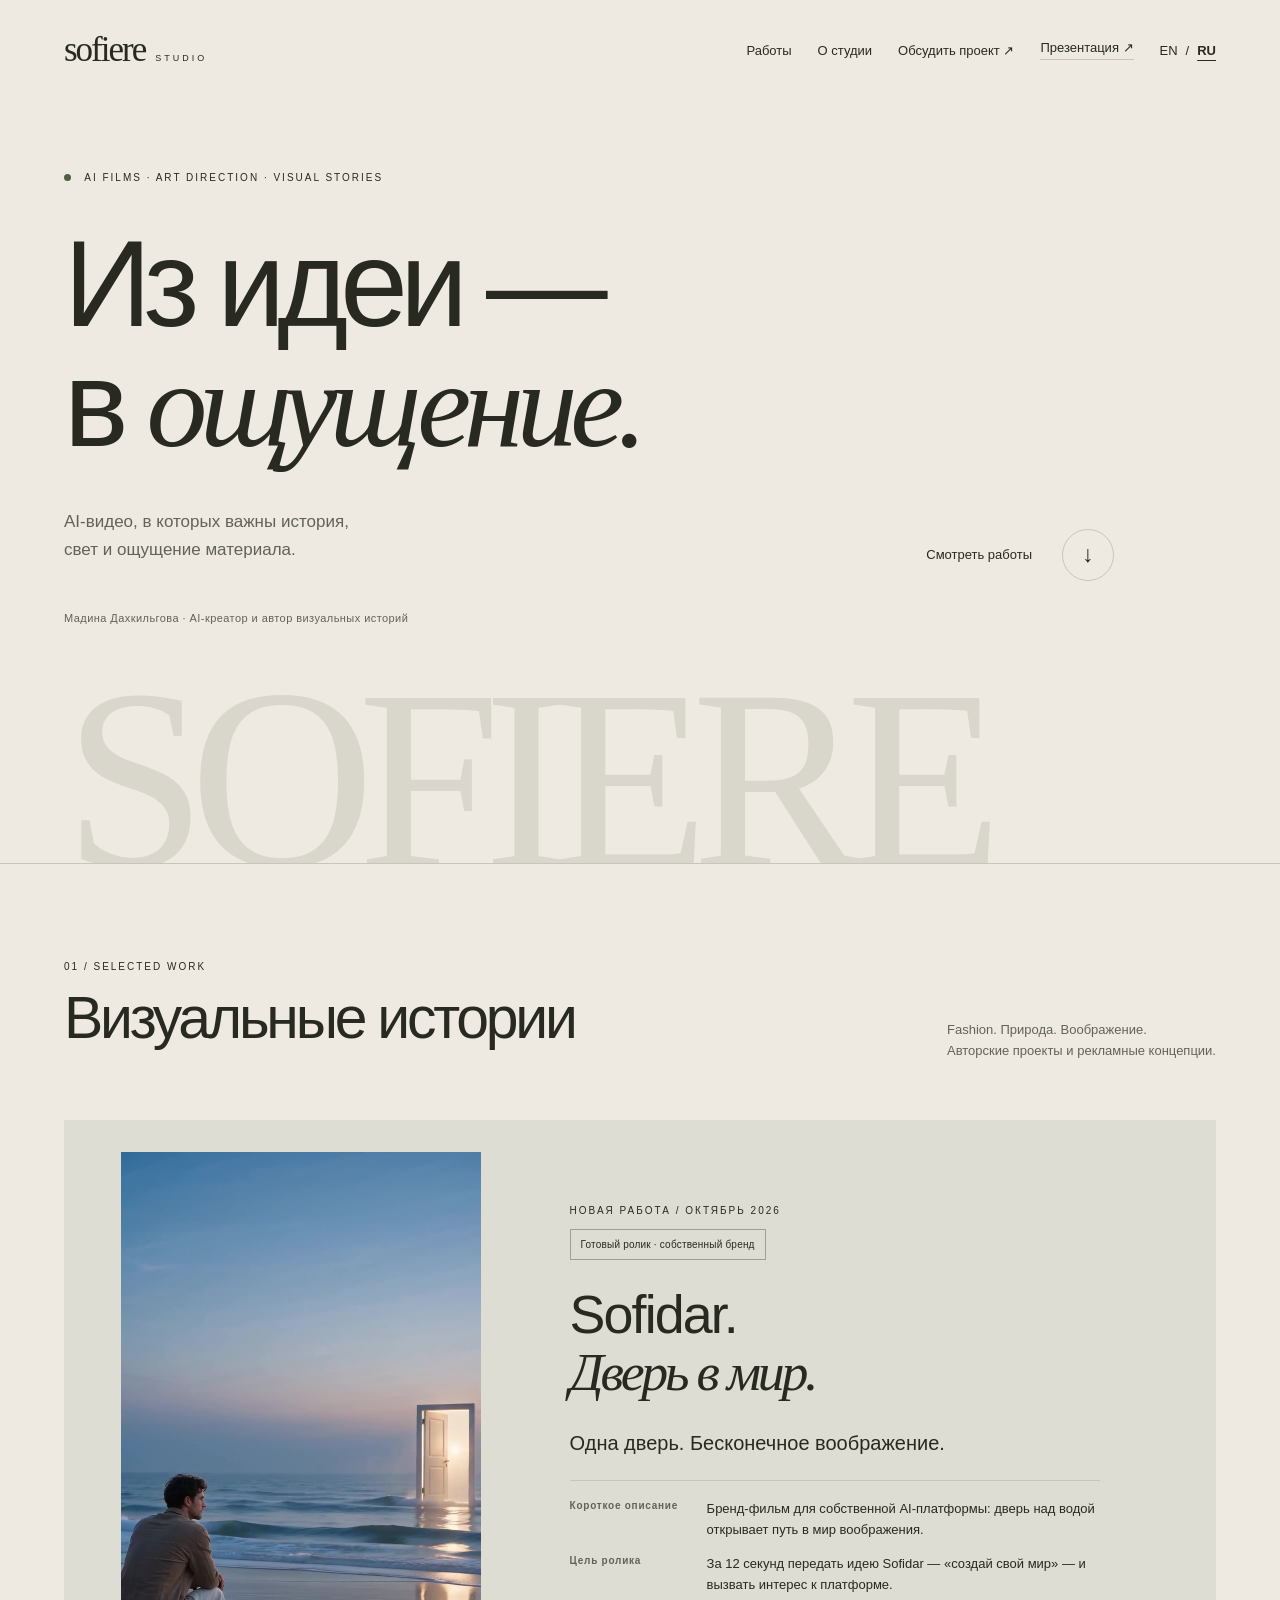
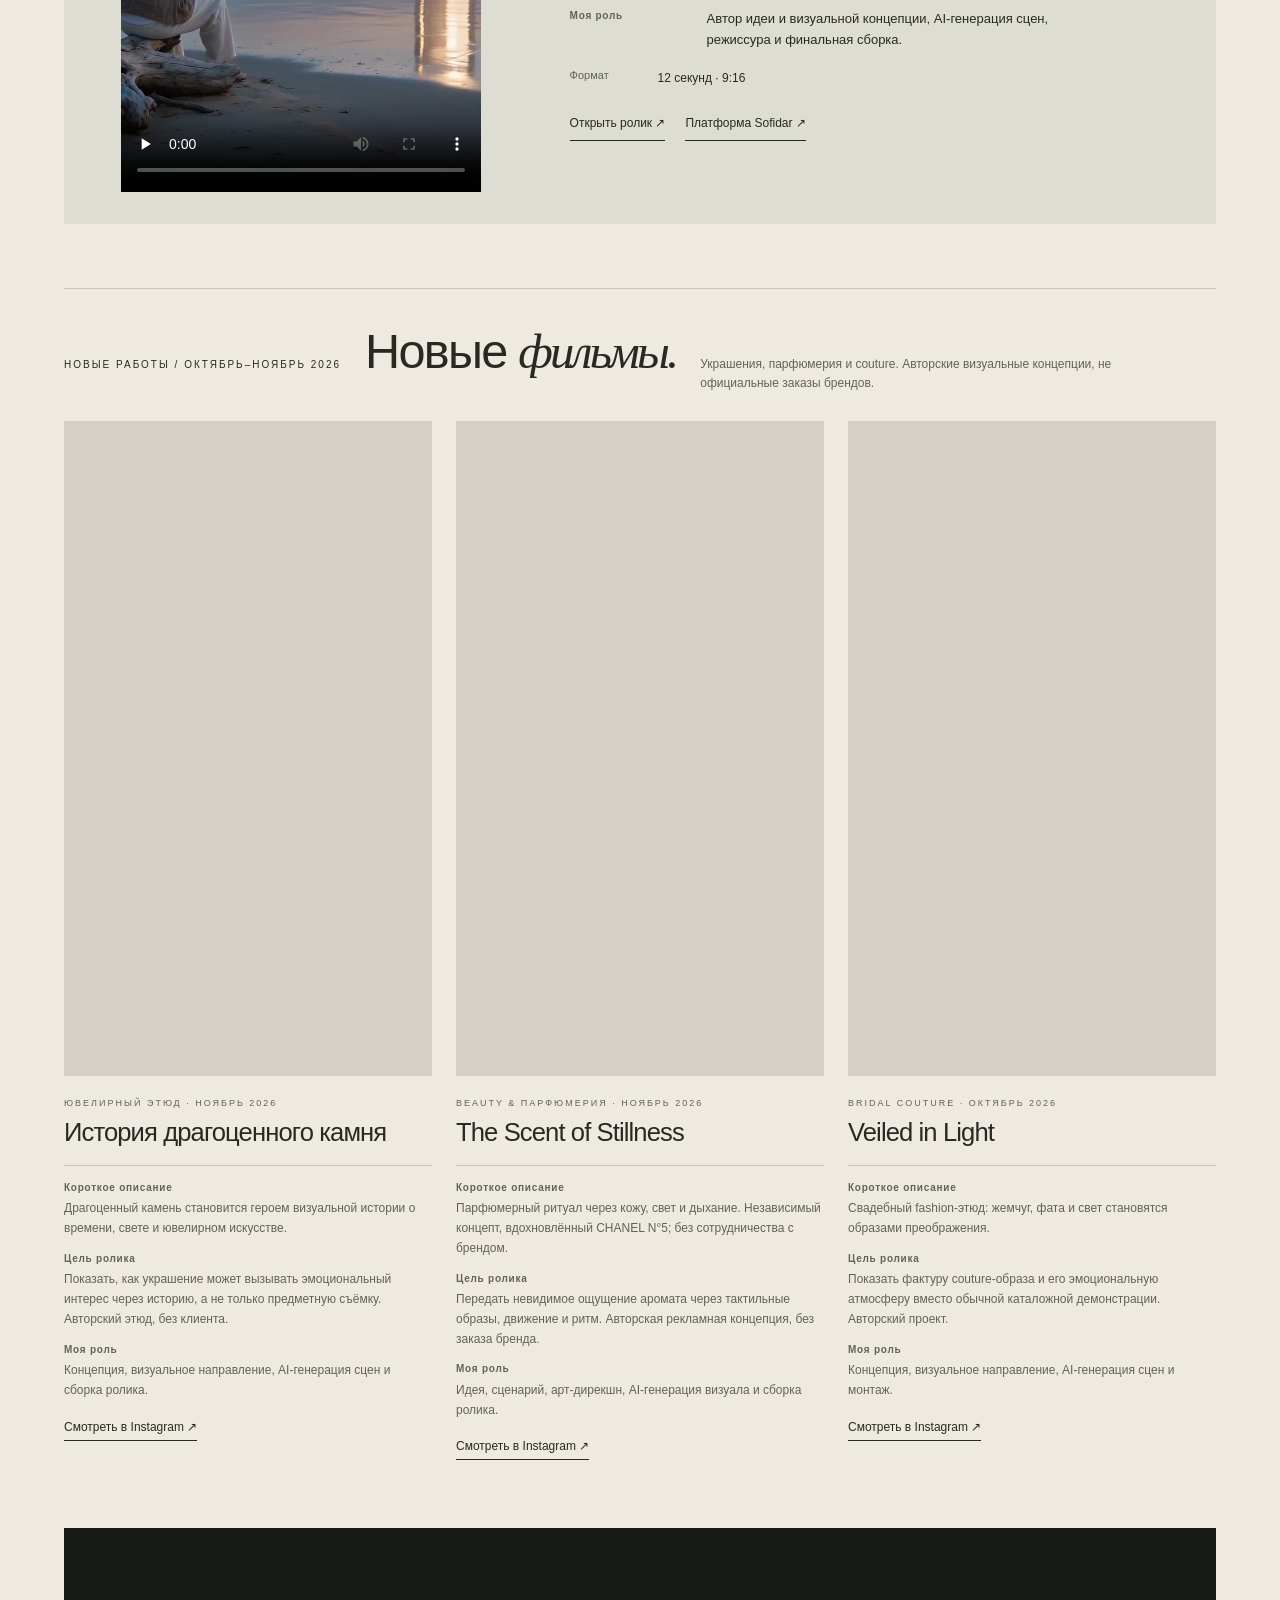
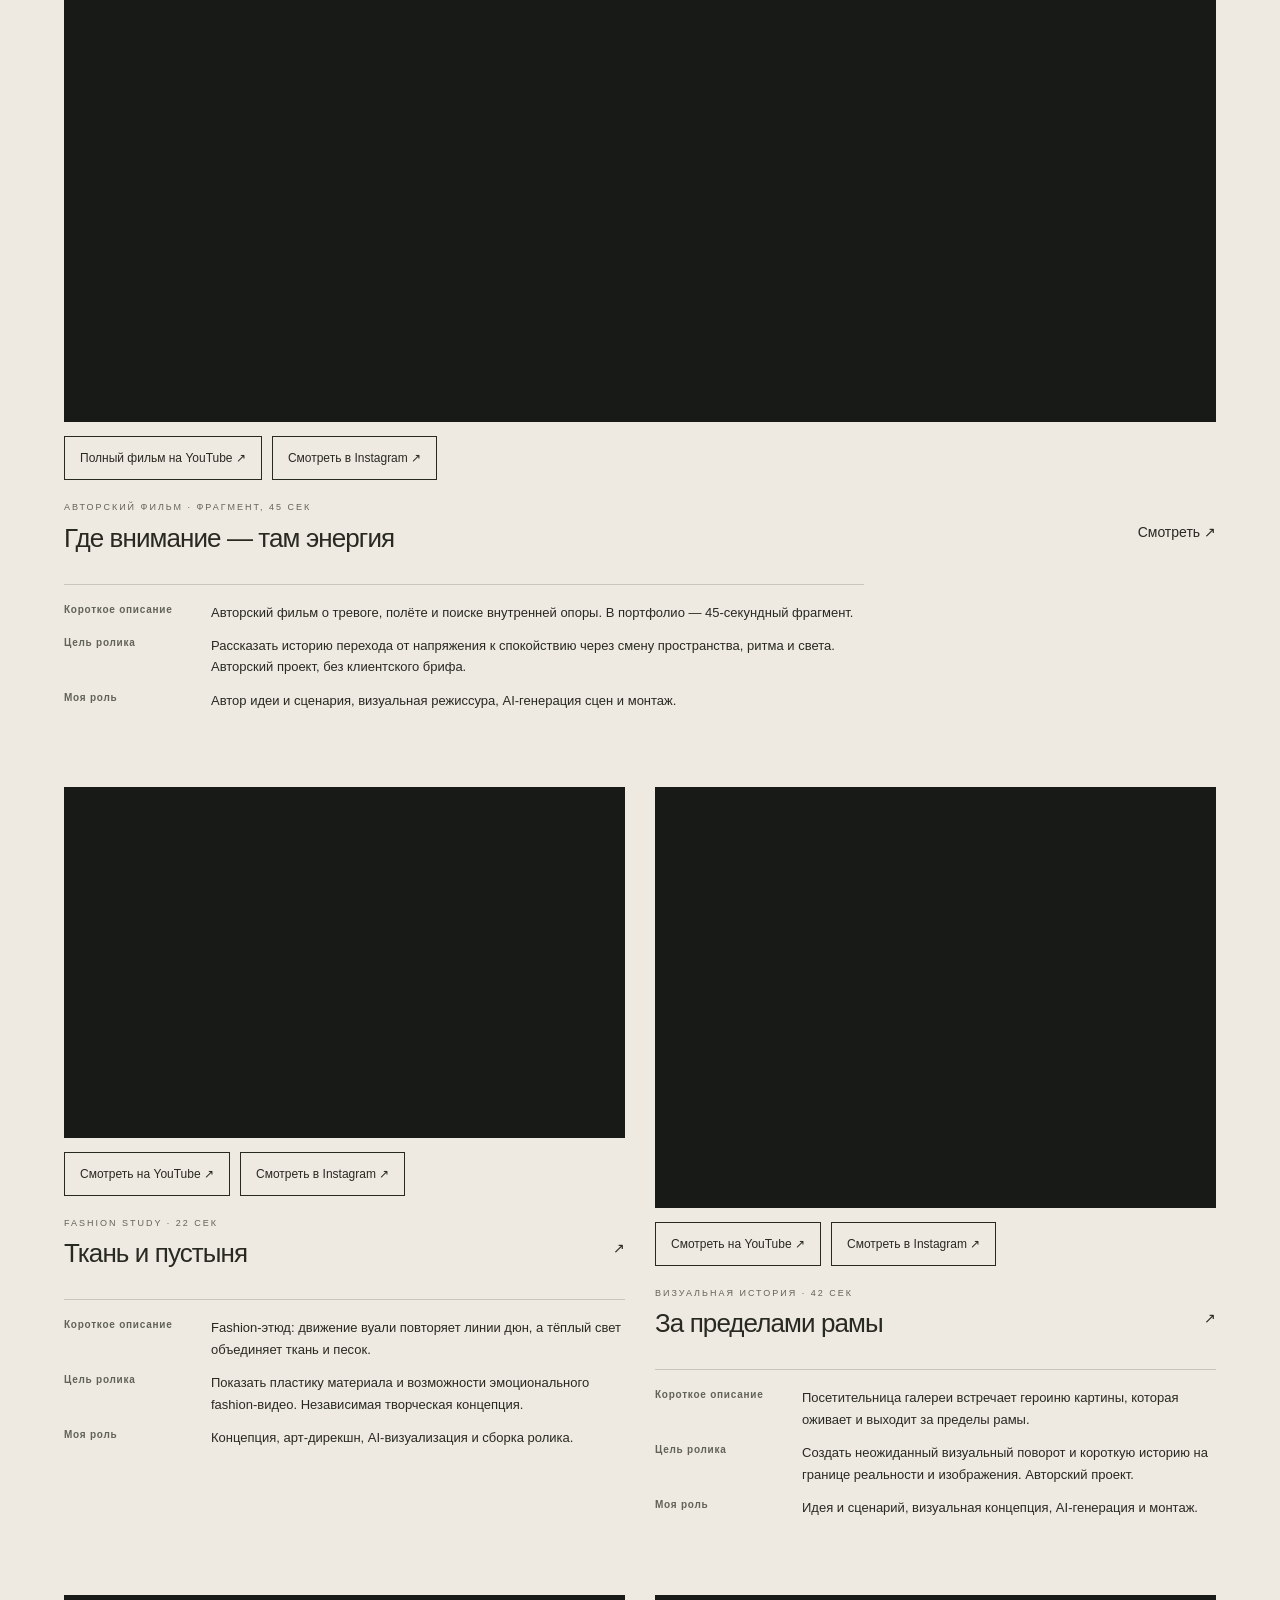
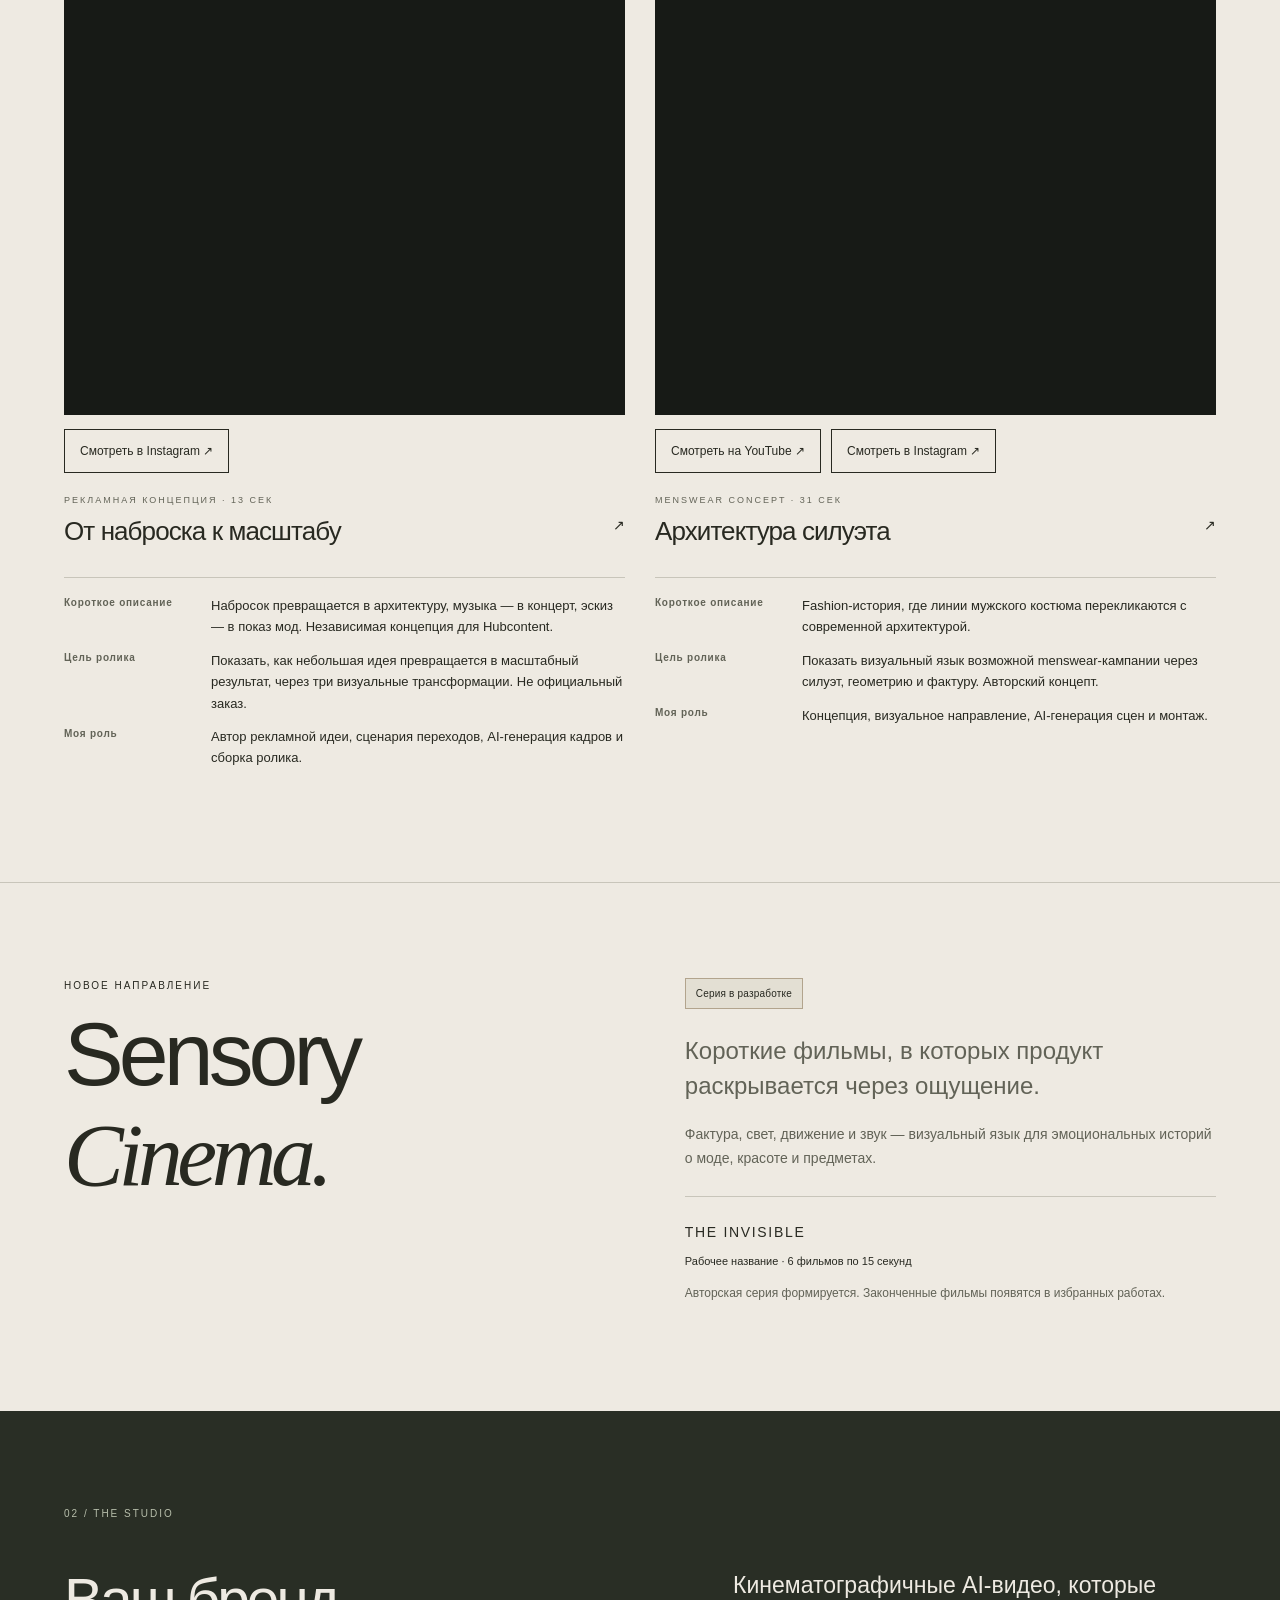
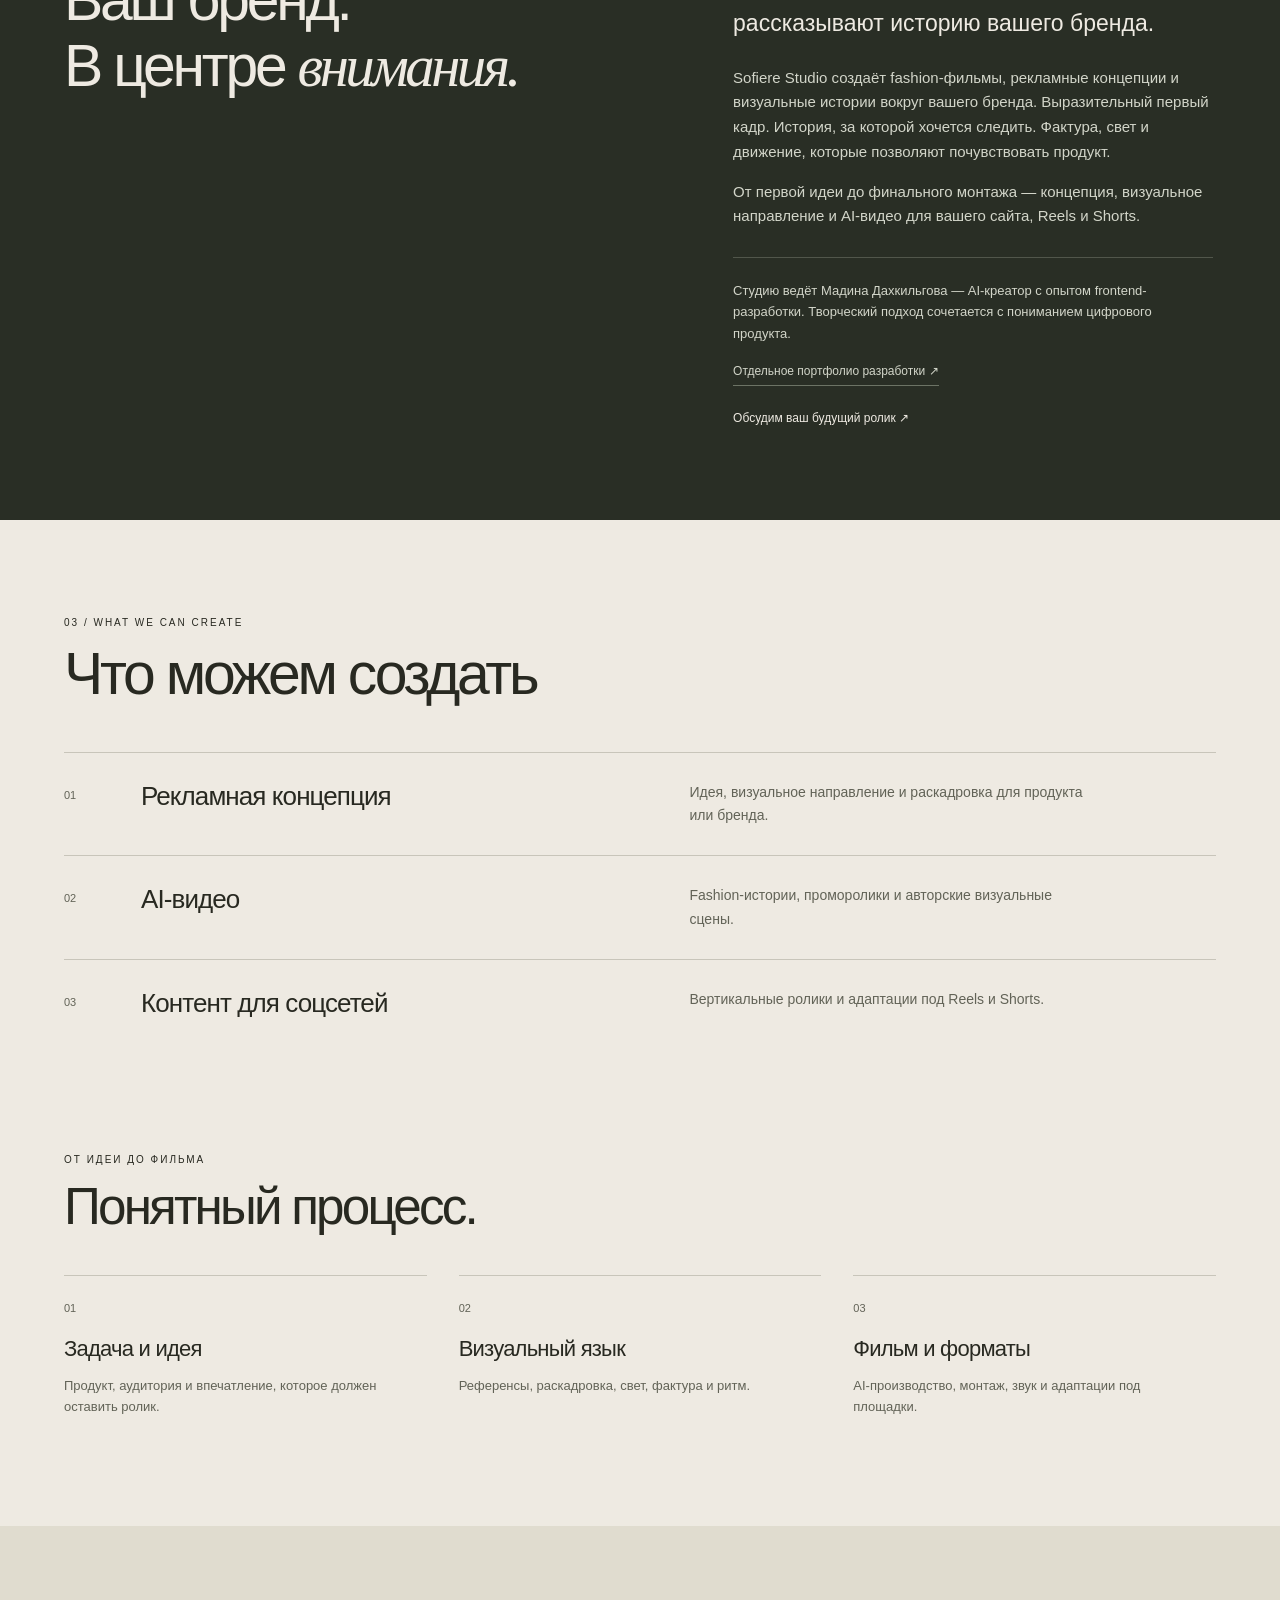
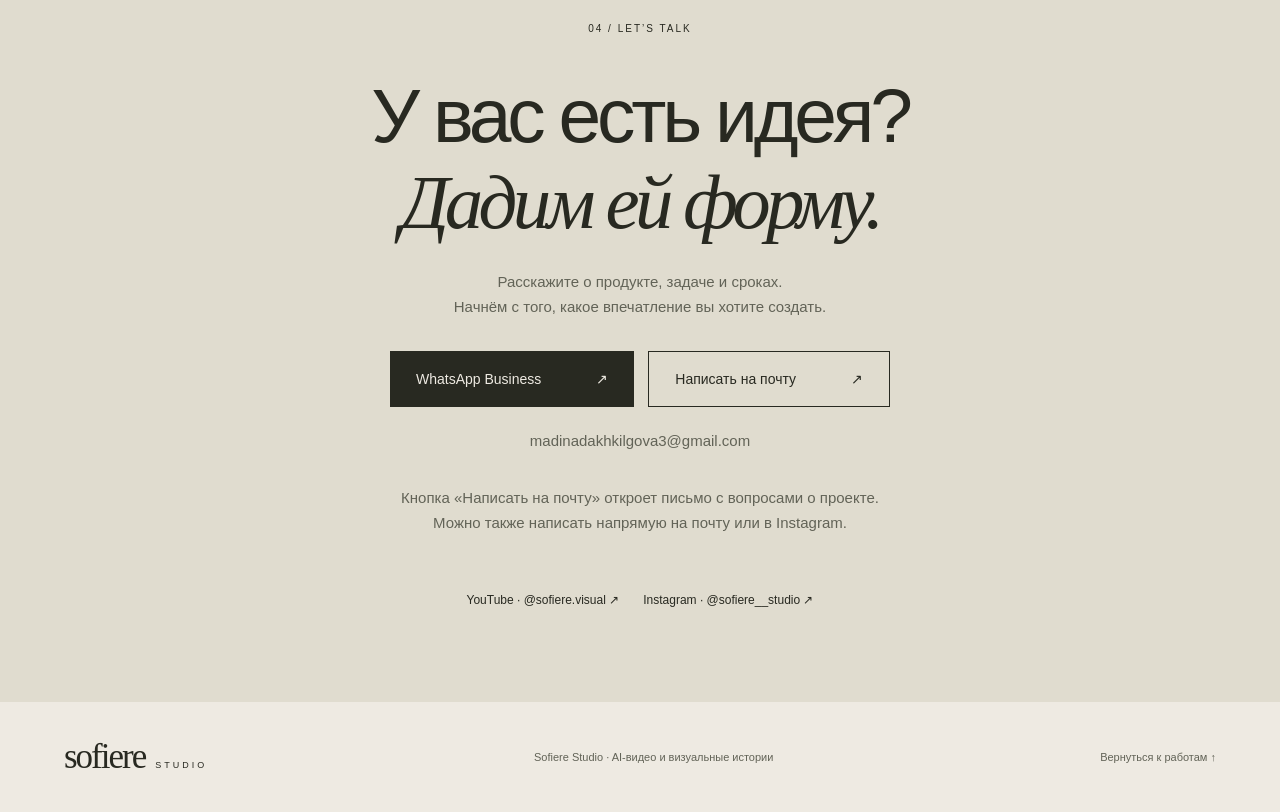
==== commit 891da0ae: "Add structured video case studies with goals and creator roles (ru.html)" ====
--- a/ru.html
+++ b/ru.html
@@ -36,7 +36,7 @@
 <div class="section-head"><div><p class="eyebrow">01 / SELECTED WORK</p><h2 id="work-title">Визуальные истории</h2></div><p>Fashion. Природа. Воображение.<br>Авторские проекты и рекламные концепции.</p></div>
 <article class="featured-film" aria-labelledby="sofidar-title">
 <div class="featured-media"><video controls playsinline preload="none" poster="assets/sofidar-door.jpg" aria-label="Sofidar — Дверь в мир, бренд-фильм"><source src="media/sofidar-door.mp4" type="video/mp4"><a href="media/sofidar-door.mp4">Открыть видео</a></video></div>
-<div class="featured-copy"><p class="eyebrow">НОВАЯ РАБОТА / ОКТЯБРЬ 2026</p><span class="project-status">Готовый ролик · собственный бренд</span><h3 id="sofidar-title">Sofidar.<br><em>Дверь в мир.</em></h3><p class="feature-intro">Одна дверь. Бесконечное воображение.</p><p>Бренд-фильм для собственной AI-платформы: от тихого берега к пространству возможных миров. Метафора превращает идею «создай свой мир» в короткую визуальную историю.</p><dl class="film-facts"><div><dt>Формат</dt><dd>12 секунд · 9:16</dd></div><div><dt>Работа</dt><dd>Концепция, AI-визуал, финальная подача</dd></div></dl><div class="feature-links"><a href="media/sofidar-door.mp4" target="_blank" rel="noopener noreferrer">Открыть ролик ↗</a><a href="https://sofidar.com/" target="_blank" rel="noopener noreferrer">Платформа Sofidar ↗</a></div></div>
+<div class="featured-copy"><p class="eyebrow">НОВАЯ РАБОТА / ОКТЯБРЬ 2026</p><span class="project-status">Готовый ролик · собственный бренд</span><h3 id="sofidar-title">Sofidar.<br><em>Дверь в мир.</em></h3><p class="feature-intro">Одна дверь. Бесконечное воображение.</p><dl class="case-brief" aria-label="О проекте"><div><dt>Короткое описание</dt><dd>Бренд-фильм для собственной AI-платформы: дверь над водой открывает путь в мир воображения.</dd></div><div><dt>Цель ролика</dt><dd>За 12 секунд передать идею Sofidar — «создай свой мир» — и вызвать интерес к платформе.</dd></div><div><dt>Моя роль</dt><dd>Автор идеи и визуальной концепции, AI-генерация сцен, режиссура и финальная сборка.</dd></div></dl><dl class="film-facts"><div><dt>Формат</dt><dd>12 секунд · 9:16</dd></div></dl><div class="feature-links"><a href="media/sofidar-door.mp4" target="_blank" rel="noopener noreferrer">Открыть ролик ↗</a><a href="https://sofidar.com/" target="_blank" rel="noopener noreferrer">Платформа Sofidar ↗</a></div></div>
 </article>
 <section class="new-releases" aria-labelledby="new-films-title">
 <div class="new-releases-head"><p class="eyebrow">НОВЫЕ РАБОТЫ / ОКТЯБРЬ–НОЯБРЬ 2026</p><h3 id="new-films-title">Новые <em>фильмы.</em></h3><p>Украшения, парфюмерия и couture. Авторские визуальные концепции, не официальные заказы брендов.</p></div>
@@ -44,19 +44,19 @@
 <article class="new-release">
 <div class="reel-player"><iframe title="История драгоценного камня — AI-фильм в Instagram" data-src="https://www.instagram.com/reel/DfU1xyRR1XA/embed/" loading="lazy" allow="encrypted-media; fullscreen; picture-in-picture" allowfullscreen></iframe></div>
 <p class="eyebrow">ЮВЕЛИРНЫЙ ЭТЮД · НОЯБРЬ 2026</p><h4>История драгоценного камня</h4>
-<p>Что, если драгоценный камень мог бы рассказать свою историю? AI-этюд о ювелирном искусстве, времени и воображении.</p>
+<dl class="case-brief" aria-label="О проекте"><div><dt>Короткое описание</dt><dd>Драгоценный камень становится героем визуальной истории о времени, свете и ювелирном искусстве.</dd></div><div><dt>Цель ролика</dt><dd>Показать, как украшение может вызывать эмоциональный интерес через историю, а не только предметную съёмку. Авторский этюд, без клиента.</dd></div><div><dt>Моя роль</dt><dd>Концепция, визуальное направление, AI-генерация сцен и сборка ролика.</dd></div></dl>
 <a href="https://www.instagram.com/sofiere__studio/reel/DfU1xyRR1XA/" target="_blank" rel="noopener noreferrer">Смотреть в Instagram ↗</a>
 </article>
 <article class="new-release">
 <div class="reel-player"><iframe title="The Scent of Stillness — AI-фильм о парфюмерии в Instagram" data-src="https://www.instagram.com/reel/DfQQac2q9MK/embed/" loading="lazy" allow="encrypted-media; fullscreen; picture-in-picture" allowfullscreen></iframe></div>
 <p class="eyebrow">BEAUTY & ПАРФЮМЕРИЯ · НОЯБРЬ 2026</p><h4>The Scent of Stillness</h4>
-<p>Парфюмерный ритуал между кожей, светом и дыханием. Независимый AI-концепт, вдохновлённый CHANEL N°5; без сотрудничества с CHANEL.</p>
+<dl class="case-brief" aria-label="О проекте"><div><dt>Короткое описание</dt><dd>Парфюмерный ритуал через кожу, свет и дыхание. Независимый концепт, вдохновлённый CHANEL N°5; без сотрудничества с брендом.</dd></div><div><dt>Цель ролика</dt><dd>Передать невидимое ощущение аромата через тактильные образы, движение и ритм. Авторская рекламная концепция, без заказа бренда.</dd></div><div><dt>Моя роль</dt><dd>Идея, сценарий, арт-дирекшн, AI-генерация визуала и сборка ролика.</dd></div></dl>
 <a href="https://www.instagram.com/sofiere__studio/reel/DfQQac2q9MK/" target="_blank" rel="noopener noreferrer">Смотреть в Instagram ↗</a>
 </article>
 <article class="new-release">
 <div class="reel-player"><iframe title="Veiled in Light — свадебный fashion-фильм в Instagram" data-src="https://www.instagram.com/reel/DewgbYTiM2l/embed/" loading="lazy" allow="encrypted-media; fullscreen; picture-in-picture" allowfullscreen></iframe></div>
 <p class="eyebrow">BRIDAL COUTURE · ОКТЯБРЬ 2026</p><h4>Veiled in Light</h4>
-<p>Свадебный fashion-этюд о жемчуге, свете и преображении. Авторский AI-фильм о фате как второй коже.</p>
+<dl class="case-brief" aria-label="О проекте"><div><dt>Короткое описание</dt><dd>Свадебный fashion-этюд: жемчуг, фата и свет становятся образами преображения.</dd></div><div><dt>Цель ролика</dt><dd>Показать фактуру couture-образа и его эмоциональную атмосферу вместо обычной каталожной демонстрации. Авторский проект.</dd></div><div><dt>Моя роль</dt><dd>Концепция, визуальное направление, AI-генерация сцен и монтаж.</dd></div></dl>
 <a href="https://www.instagram.com/sofiere__studio/reel/DewgbYTiM2l/" target="_blank" rel="noopener noreferrer">Смотреть в Instagram ↗</a>
 </article>
 </div></section>
@@ -65,36 +65,31 @@
 <div class="video-slot landscape"><iframe title="Где внимание — там энергия, фрагмент 45 секунд" data-src="https://drive.google.com/file/d/15fPdNDdxwolvnUrXeHEkKWXbFPYJ5zzj/preview" allow="fullscreen" allowfullscreen loading="lazy"></iframe></div>
 <div class="project-platforms" role="group" aria-label="Смотреть на других площадках"><a href="https://www.youtube.com/watch?v=IntckfUGGGo" target="_blank" rel="noopener noreferrer">Полный фильм на YouTube ↗</a><a href="https://www.instagram.com/sofiere__studio/reel/DdEIgihjwY5/" target="_blank" rel="noopener noreferrer">Смотреть в Instagram ↗</a></div>
 <div class="project-caption"><div><p class="eyebrow">АВТОРСКИЙ ФИЛЬМ · ФРАГМЕНТ, 45 СЕК</p><h3>Где внимание — там энергия</h3></div><a href="https://drive.google.com/file/d/15fPdNDdxwolvnUrXeHEkKWXbFPYJ5zzj/view" target="_blank" rel="noopener noreferrer" aria-label="Открыть фрагмент фильма на Google Drive">Смотреть ↗</a></div>
-<p class="project-note">Природа, полёт и поиск внутренней опоры. Здесь представлен фрагмент фильма.</p>
-<details class="case-details"><summary>Идея и визуальное решение</summary><dl><dt>Идея</dt><dd>История о том, как меняется восприятие происходящего, когда человек находит внутреннюю опору.</dd><dt>Визуальное решение</dt><dd>Озеро и лес сменяются сценой в самолёте. Природный свет и мягкая дымка задают атмосферу первой части.</dd></dl><p>В подборке — фрагмент на 45 секунд.</p></details>
+<dl class="case-brief" aria-label="О проекте"><div><dt>Короткое описание</dt><dd>Авторский фильм о тревоге, полёте и поиске внутренней опоры. В портфолио — 45-секундный фрагмент.</dd></div><div><dt>Цель ролика</dt><dd>Рассказать историю перехода от напряжения к спокойствию через смену пространства, ритма и света. Авторский проект, без клиентского брифа.</dd></div><div><dt>Моя роль</dt><dd>Автор идеи и сценария, визуальная режиссура, AI-генерация сцен и монтаж.</dd></div></dl>
 </article>
 <article class="project">
 <div class="video-slot"><iframe title="Fashion-этюд: ткань и пустыня" data-src="https://drive.google.com/file/d/1fPMsKR6on-44z8-wyhAOx32XDNRIeHeQ/preview" allow="fullscreen" allowfullscreen loading="lazy"></iframe></div>
 <div class="project-platforms" role="group" aria-label="Смотреть на других площадках"><a href="https://www.youtube.com/watch?v=qcchLglYKRw" target="_blank" rel="noopener noreferrer">Смотреть на YouTube ↗</a><a href="https://www.instagram.com/sofiere__studio/reel/Dc65XLCDISu/" target="_blank" rel="noopener noreferrer">Смотреть в Instagram ↗</a></div>
 <div class="project-caption"><div><p class="eyebrow">FASHION STUDY · 22 СЕК</p><h3>Ткань и пустыня</h3></div><a href="https://drive.google.com/file/d/1fPMsKR6on-44z8-wyhAOx32XDNRIeHeQ/view" target="_blank" rel="noopener noreferrer" aria-label="Открыть видео Ткань и пустыня">↗</a></div>
-<p class="project-note">Свет на дюнах, движение вуали и пластика ткани.</p>
-<details class="case-details"><summary>Идея и визуальное решение</summary><dl><dt>Идея</dt><dd>Fashion-этюд о связи материала и пространства.</dd><dt>Визуальное решение</dt><dd>Движение вуали перекликается с линиями дюн; тёплый свет объединяет ткань и песок.</dd></dl><p>Независимая fashion-концепция.</p></details>
+<dl class="case-brief" aria-label="О проекте"><div><dt>Короткое описание</dt><dd>Fashion-этюд: движение вуали повторяет линии дюн, а тёплый свет объединяет ткань и песок.</dd></div><div><dt>Цель ролика</dt><dd>Показать пластику материала и возможности эмоционального fashion-видео. Независимая творческая концепция.</dd></div><div><dt>Моя роль</dt><dd>Концепция, арт-дирекшн, AI-визуализация и сборка ролика.</dd></div></dl>
 </article>
 <article class="project">
 <div class="video-slot portrait"><iframe title="Ожившая картина — AI-видео" data-src="https://drive.google.com/file/d/10AS1gJlYO1U7UvFhtcoIw3cdFSu8tVRE/preview" allow="fullscreen" allowfullscreen loading="lazy"></iframe></div>
 <div class="project-platforms" role="group" aria-label="Смотреть на других площадках"><a href="https://www.youtube.com/shorts/wA9WdgPeDB8" target="_blank" rel="noopener noreferrer">Смотреть на YouTube ↗</a><a href="https://www.instagram.com/sofiere__studio/reel/DdEH7QHDjPo/" target="_blank" rel="noopener noreferrer">Смотреть в Instagram ↗</a></div>
 <div class="project-caption"><div><p class="eyebrow">ВИЗУАЛЬНАЯ ИСТОРИЯ · 42 СЕК</p><h3>За пределами рамы</h3></div><a href="https://drive.google.com/file/d/10AS1gJlYO1U7UvFhtcoIw3cdFSu8tVRE/view" target="_blank" rel="noopener noreferrer" aria-label="Открыть видео За пределами рамы">↗</a></div>
-<p class="project-note">Посетительница галереи и картина, которая оживает.</p>
-<details class="case-details"><summary>Идея и визуальное решение</summary><dl><dt>Идея</dt><dd>История о границе между изображением и реальностью.</dd><dt>Визуальное решение</dt><dd>Галерея, проходящая посетительница и героиня картины, которая выходит за рамки своего изображения.</dd></dl><p>Авторская визуальная история.</p></details>
+<dl class="case-brief" aria-label="О проекте"><div><dt>Короткое описание</dt><dd>Посетительница галереи встречает героиню картины, которая оживает и выходит за пределы рамы.</dd></div><div><dt>Цель ролика</dt><dd>Создать неожиданный визуальный поворот и короткую историю на границе реальности и изображения. Авторский проект.</dd></div><div><dt>Моя роль</dt><dd>Идея и сценарий, визуальная концепция, AI-генерация и монтаж.</dd></div></dl>
 </article>
 <article class="project">
 <div class="video-slot portrait"><iframe title="Hubcontent — рекламная концепция" data-src="https://drive.google.com/file/d/1nT2u2JN3-0KtV6RDVpkmLxIn1CIQg9J0/preview" allow="fullscreen" allowfullscreen loading="lazy"></iframe></div>
 <div class="project-platforms" role="group" aria-label="Смотреть на других площадках"><a href="https://www.instagram.com/sofiere__studio/reel/Dcs50cxDqGP/" target="_blank" rel="noopener noreferrer">Смотреть в Instagram ↗</a></div>
 <div class="project-caption"><div><p class="eyebrow">РЕКЛАМНАЯ КОНЦЕПЦИЯ · 13 СЕК</p><h3>От наброска к масштабу</h3></div><a href="https://drive.google.com/file/d/1nT2u2JN3-0KtV6RDVpkmLxIn1CIQg9J0/view" target="_blank" rel="noopener noreferrer" aria-label="Открыть рекламную концепцию Hubcontent">↗</a></div>
-<p class="project-note">Концепция для Hubcontent: линия становится архитектурой, музыка — концертом, эскиз — показом.</p>
-<details class="case-details"><summary>Идея и визуальное решение</summary><dl><dt>Идея</dt><dd>Показать расстояние между маленькой идеей и её воплощением.</dd><dt>Визуальное решение</dt><dd>Три перехода: набросок — архитектура, музыка — концерт, эскиз — показ мод.</dd></dl><p>Независимая рекламная концепция для Hubcontent.</p></details>
+<dl class="case-brief" aria-label="О проекте"><div><dt>Короткое описание</dt><dd>Набросок превращается в архитектуру, музыка — в концерт, эскиз — в показ мод. Независимая концепция для Hubcontent.</dd></div><div><dt>Цель ролика</dt><dd>Показать, как небольшая идея превращается в масштабный результат, через три визуальные трансформации. Не официальный заказ.</dd></div><div><dt>Моя роль</dt><dd>Автор рекламной идеи, сценария переходов, AI-генерация кадров и сборка ролика.</dd></div></dl>
 </article>
 <article class="project">
 <div class="video-slot portrait"><iframe title="Архитектура силуэта — мужская мода" data-src="https://drive.google.com/file/d/1wmrqRmByXNF43Utq-34x4s-r09GsbmQm/preview" allow="fullscreen" allowfullscreen loading="lazy"></iframe></div>
 <div class="project-platforms" role="group" aria-label="Смотреть на других площадках"><a href="https://www.youtube.com/shorts/td2xYuUc9Qc" target="_blank" rel="noopener noreferrer">Смотреть на YouTube ↗</a><a href="https://www.instagram.com/sofiere__studio/reel/DcmJVKAE9HO/" target="_blank" rel="noopener noreferrer">Смотреть в Instagram ↗</a></div>
 <div class="project-caption"><div><p class="eyebrow">MENSWEAR CONCEPT · 31 СЕК</p><h3>Архитектура силуэта</h3></div><a href="https://drive.google.com/file/d/1wmrqRmByXNF43Utq-34x4s-r09GsbmQm/view" target="_blank" rel="noopener noreferrer" aria-label="Открыть видео Архитектура силуэта">↗</a></div>
-<p class="project-note">Линии кроя и современной архитектуры в одной fashion-истории.</p>
-<details class="case-details"><summary>Идея и визуальное решение</summary><dl><dt>Идея</dt><dd>Соединить язык мужского костюма и современной архитектуры.</dd><dt>Визуальное решение</dt><dd>Линии, фактура материала и силуэт связывают эскиз с пространством готовой сцены.</dd></dl><p>Концептуальная fashion-работа.</p></details>
+<dl class="case-brief" aria-label="О проекте"><div><dt>Короткое описание</dt><dd>Fashion-история, где линии мужского костюма перекликаются с современной архитектурой.</dd></div><div><dt>Цель ролика</dt><dd>Показать визуальный язык возможной menswear-кампании через силуэт, геометрию и фактуру. Авторский концепт.</dd></div><div><dt>Моя роль</dt><dd>Концепция, визуальное направление, AI-генерация сцен и монтаж.</dd></div></dl>
 </article>
 </div>
 <noscript><p>Для встроенных плееров включите JavaScript. Ссылки «Смотреть» открывают видео отдельно.</p></noscript>
--- a/styles.css
+++ b/styles.css
@@ -27,3 +27,21 @@
 .header nav{align-items:center;flex-wrap:wrap;justify-content:flex-end;gap:18px 26px}.nav-deck{border-bottom:1px solid var(--line);padding-bottom:4px}.hero-signature{margin:28px 0 0;font-size:11px;color:var(--muted);letter-spacing:.04em}.hero-word{margin-top:44px;font-size:20vw}.featured-film{display:grid;grid-template-columns:minmax(240px,.8fr) minmax(0,1.2fr);gap:5vw;background:#deddd3;margin-bottom:64px;padding:32px;align-items:center}.featured-media{max-width:360px;width:100%;justify-self:center}.featured-media video{display:block;width:100%;aspect-ratio:9/16;object-fit:contain;background:#17211e}.featured-copy{padding:12px 16px 12px 0}.featured-copy h3{font-size:clamp(34px,4.2vw,64px);line-height:1.06;margin:26px 0}.featured-copy>p:not(.eyebrow){max-width:510px;color:var(--muted);font-size:14px}.featured-copy .feature-intro{font-size:20px!important;color:var(--ink)!important}.project-status{display:inline-block;border:1px solid #9ba494;padding:7px 10px;font-size:10px;line-height:1.5;letter-spacing:.02em}.film-facts{margin:26px 0;display:grid;grid-template-columns:1fr;gap:13px}.film-facts>div{display:grid;grid-template-columns:70px 1fr;gap:18px}.film-facts dt{font-size:11px;color:var(--muted)}.film-facts dd{font-size:12px;margin:0;line-height:1.6}.feature-links{display:flex;flex-wrap:wrap;gap:20px;font-size:12px}.feature-links a{padding:10px 0;border-bottom:1px solid var(--ink)}.direction{display:grid;grid-template-columns:1fr 1fr;gap:7vw;border-top:1px solid var(--line)}.direction h2{font-size:clamp(56px,7vw,100px);margin-bottom:0}.direction-copy{max-width:540px}.direction .large{font-size:24px;line-height:1.45;margin:25px 0 20px}.direction-copy>p{font-size:14px;color:var(--muted)}.direction-collection{border-top:1px solid var(--line);padding-top:24px;margin-top:26px;letter-spacing:.12em;color:var(--ink)!important}.direction-collection span{display:block;font-size:11px;letter-spacing:0;margin-top:8px}.direction-note{font-size:12px!important}.status-progress{background:#e3dfd3;border-color:#b2a48d}.about-grid .founder{border-top:1px solid #51564b;margin-top:28px;padding-top:22px;font-size:13px}.developer-link{display:inline-block;font-size:12px;color:#d2d5c9;border-bottom:1px solid #6c7365;padding:7px 0}.process{padding-top:0}.process h2{font-size:clamp(32px,4vw,58px)}.process ol{display:grid;grid-template-columns:repeat(3,minmax(0,1fr));gap:32px;list-style:none;padding:0;margin:40px 0 0}.process li{border-top:1px solid var(--line);padding-top:22px}.process li>span{font-size:11px;color:var(--muted)}.process h3{font-size:22px;margin:20px 0 13px}.process li p{font-size:13px;max-width:330px;color:var(--muted)}
 @media(max-width:900px){.header{gap:24px}.header nav{gap:12px 18px;font-size:12px}.featured-film{gap:28px;padding:24px}.featured-copy{padding-right:0}.featured-copy h3{font-size:38px}.direction{gap:35px}.direction .large{font-size:21px}}
 @media(max-width:650px){.header{flex-wrap:wrap;padding-bottom:16px}.header nav{width:100%;max-width:none;justify-content:flex-start;font-size:11px;gap:16px}.language-switch{margin-left:auto}.hero{padding-top:34px}.hero-signature{font-size:10px;max-width:260px}.featured-film{grid-template-columns:1fr;margin-bottom:42px;padding:20px;gap:26px}.featured-media{max-width:300px}.featured-copy h3{font-size:40px}.featured-copy .eyebrow{font-size:9px}.featured-copy>p:not(.eyebrow){font-size:13px}.featured-copy .feature-intro{font-size:18px!important}.direction{grid-template-columns:1fr;gap:25px}.direction h2{font-size:64px}.direction .large{font-size:21px}.process ol{grid-template-columns:1fr;gap:22px}.process li p{max-width:none}.process h3{margin-top:14px}}
+
+/* November 2026: verified new reels; native Instagram embeds plus direct watch links. */
+.new-releases{margin:0 0 68px;border-top:1px solid var(--line);padding-top:34px}.new-releases-head{display:flex;align-items:baseline;gap:24px;flex-wrap:wrap;margin-bottom:28px}.new-releases-head h3{font-size:clamp(30px,3.8vw,52px);margin:0}.new-releases-head p:last-child{font-size:12px;line-height:1.6;color:var(--muted);max-width:430px;margin:0}.new-releases-grid{display:grid;grid-template-columns:repeat(3,minmax(0,1fr));gap:24px}.new-release{min-width:0}.reel-player{width:100%;aspect-ratio:9/16;background:#d5d0c5;overflow:hidden}.reel-player iframe{width:100%;height:100%;display:block}.new-release>.eyebrow{margin:20px 0 7px;color:var(--muted);font-size:9px}.new-release h4{font-size:clamp(20px,2vw,27px);line-height:1.2;font-weight:400;letter-spacing:-.035em;margin:0 0 12px}.new-release>p:not(.eyebrow){font-size:12px;color:var(--muted);margin:0 0 12px}.new-release>a{font-size:12px;display:inline-block;border-bottom:1px solid var(--ink);padding:6px 0}@media(max-width:850px){.new-releases-grid{grid-template-columns:repeat(2,minmax(0,1fr))}}@media(max-width:650px){.new-releases-grid{grid-template-columns:1fr;gap:34px}.reel-player{max-width:420px;margin:auto}.new-releases{margin-bottom:42px}.new-releases-head{gap:10px}}
+
+/* November 2026: consistent, visible video case studies: description, objective, creator role. */
+.case-brief{display:grid;gap:12px;margin:20px 0 18px;padding-top:17px;border-top:1px solid var(--line)}
+.case-brief>div{display:grid;grid-template-columns:132px minmax(0,1fr);gap:15px;align-items:start}
+.case-brief dt{font-size:10px;letter-spacing:.075em;line-height:1.55;font-weight:600;color:var(--muted)}
+.case-brief dd{font-size:13px;line-height:1.65;margin:0;color:var(--ink)}
+.project .case-brief{max-width:800px}
+.featured-copy .case-brief{max-width:530px;margin-top:20px}
+.featured-copy .case-brief>div{grid-template-columns:122px minmax(0,1fr)}
+.featured-copy .film-facts{margin:18px 0}
+.new-release .case-brief{gap:12px;margin:17px 0 13px;padding-top:14px}
+.new-release .case-brief>div{display:block}
+.new-release .case-brief dt{display:block;margin-bottom:4px}
+.new-release .case-brief dd{font-size:12px;color:var(--muted)}
+@media(max-width:650px){.case-brief>div,.featured-copy .case-brief>div{grid-template-columns:1fr;gap:4px}.case-brief{gap:14px}.case-brief dd{font-size:13px}}
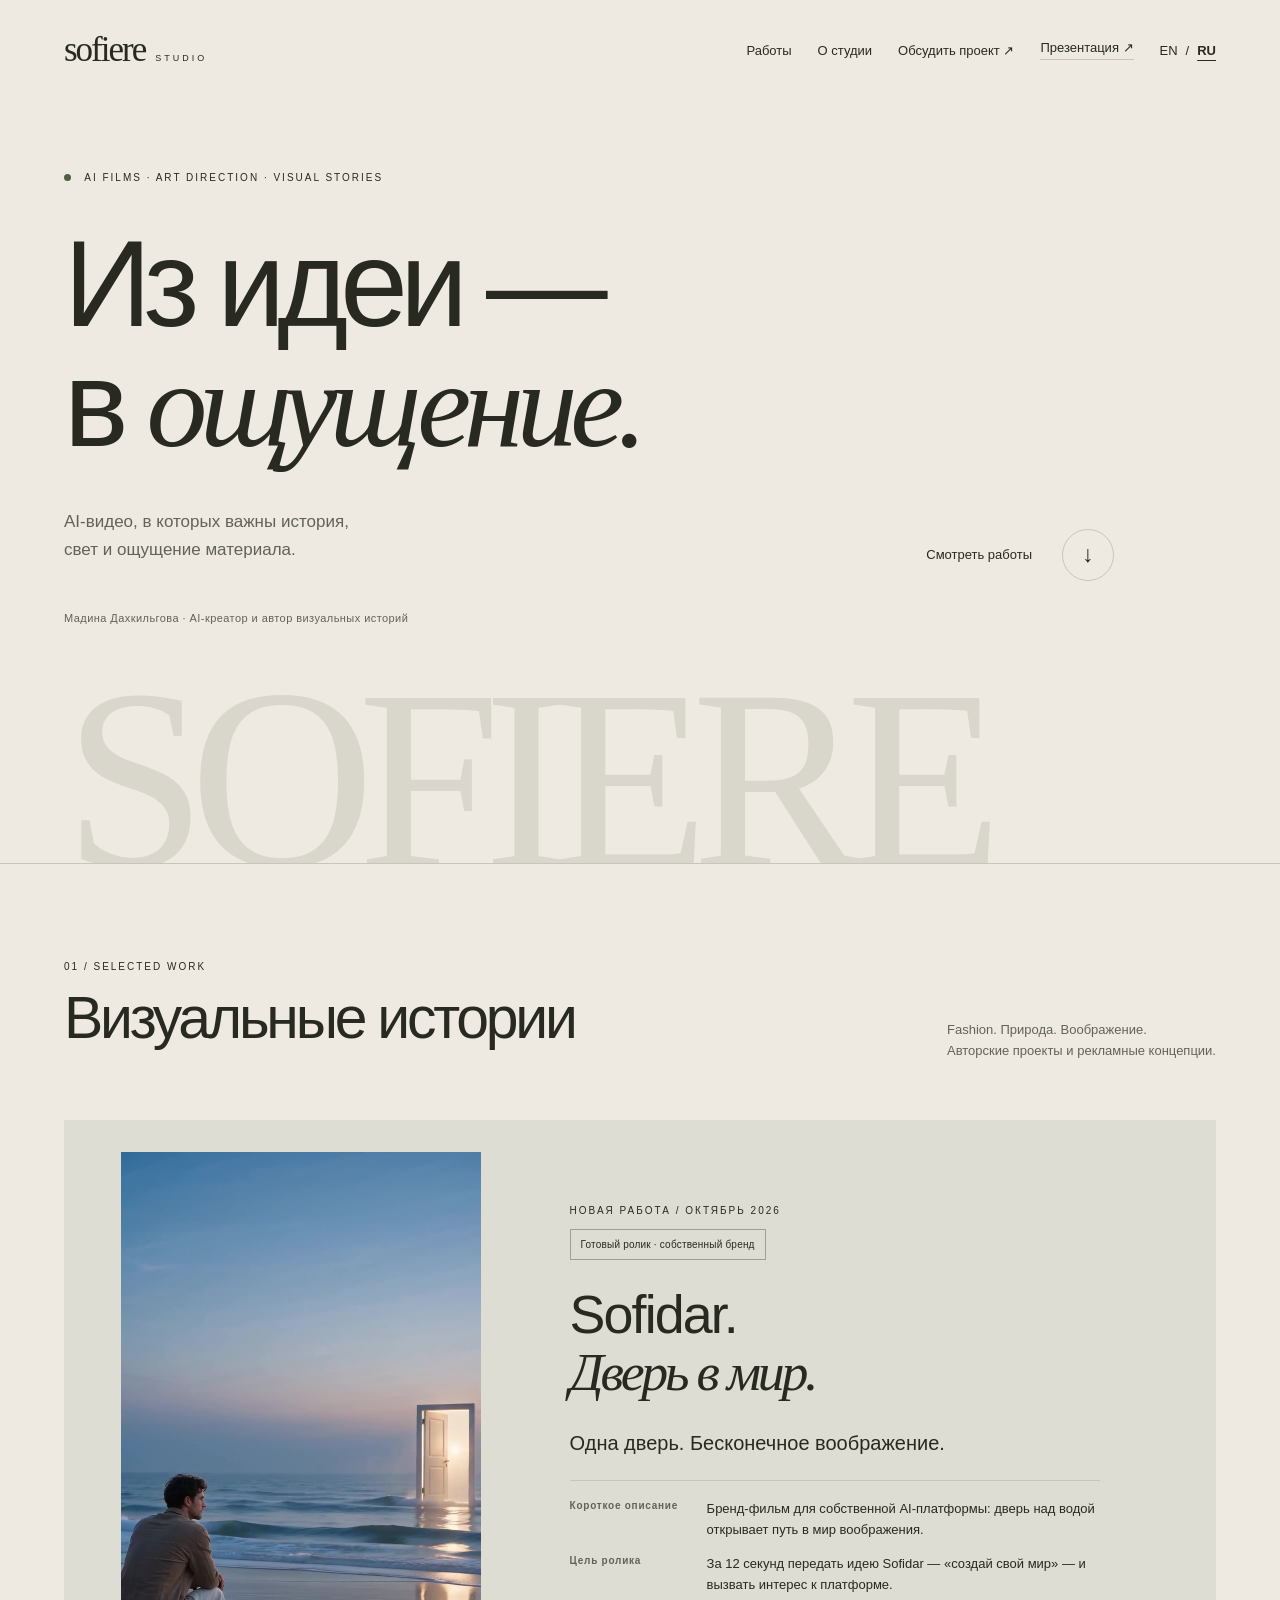
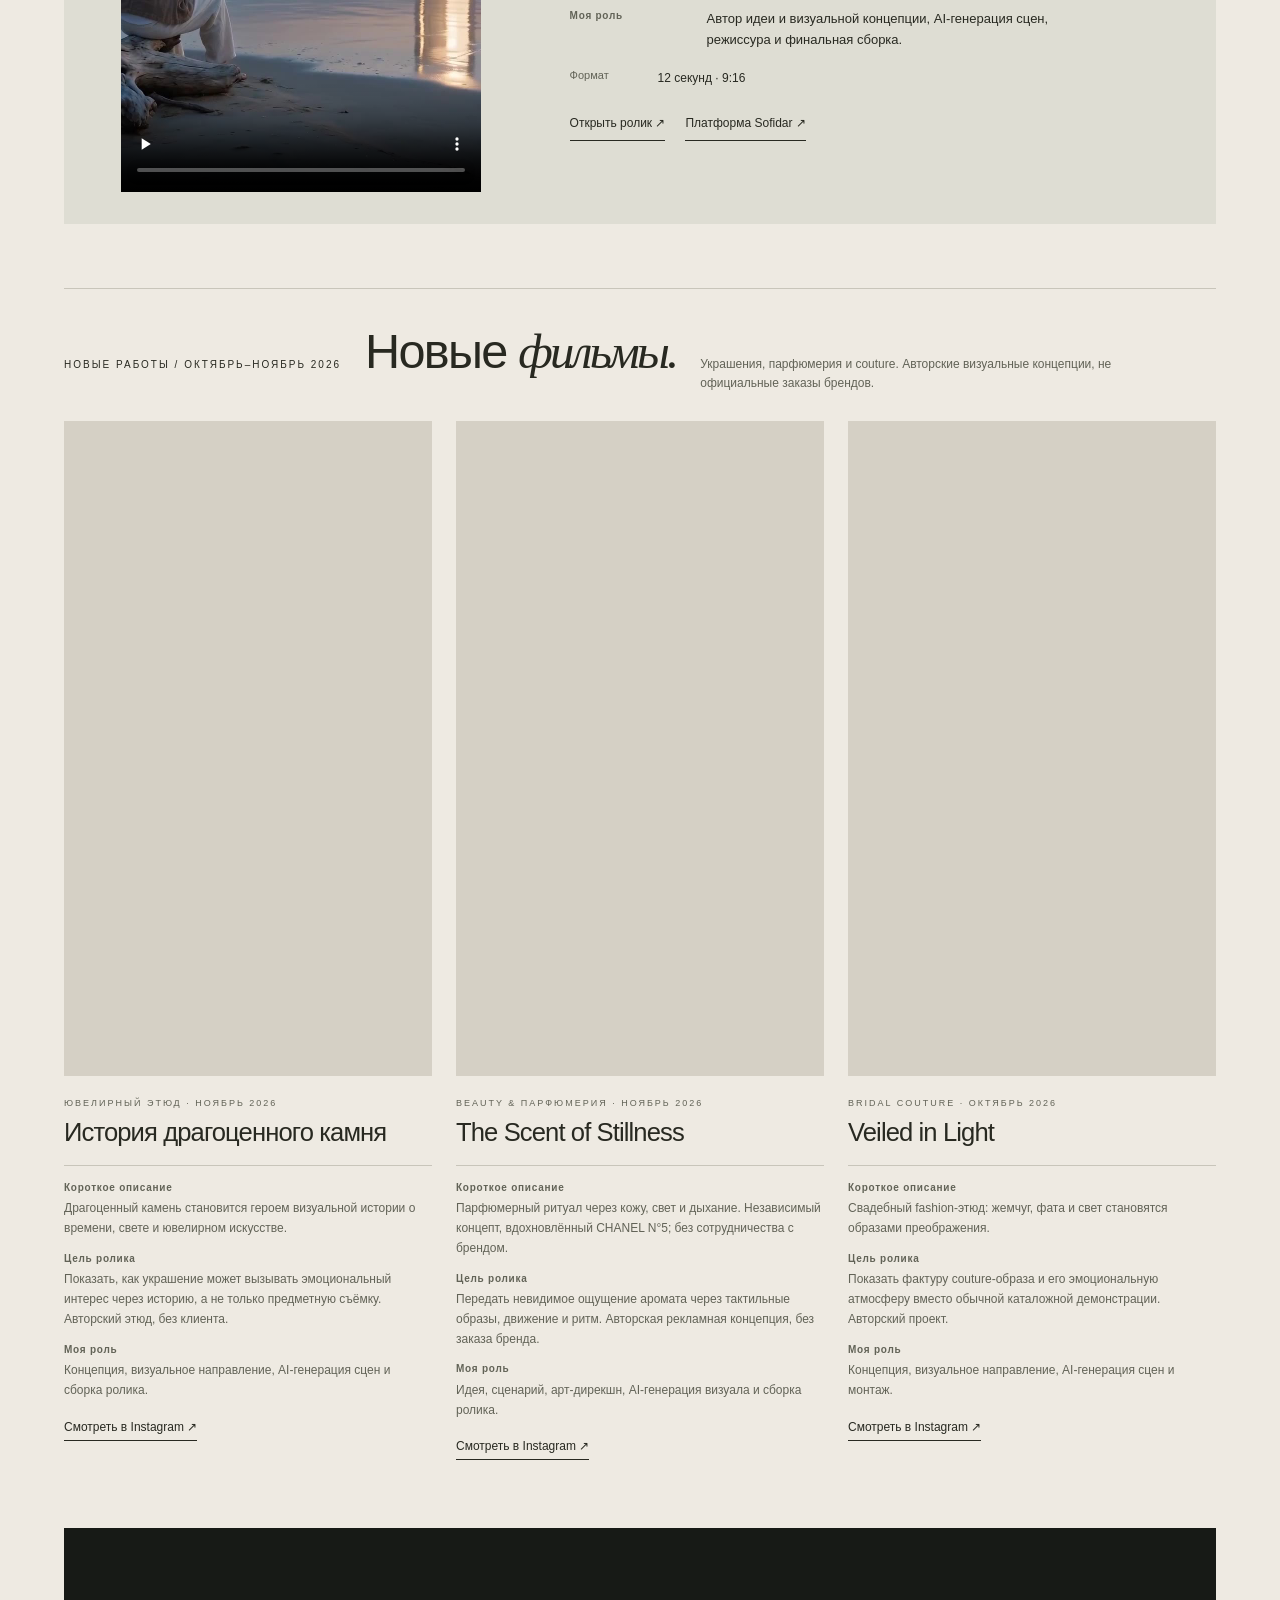
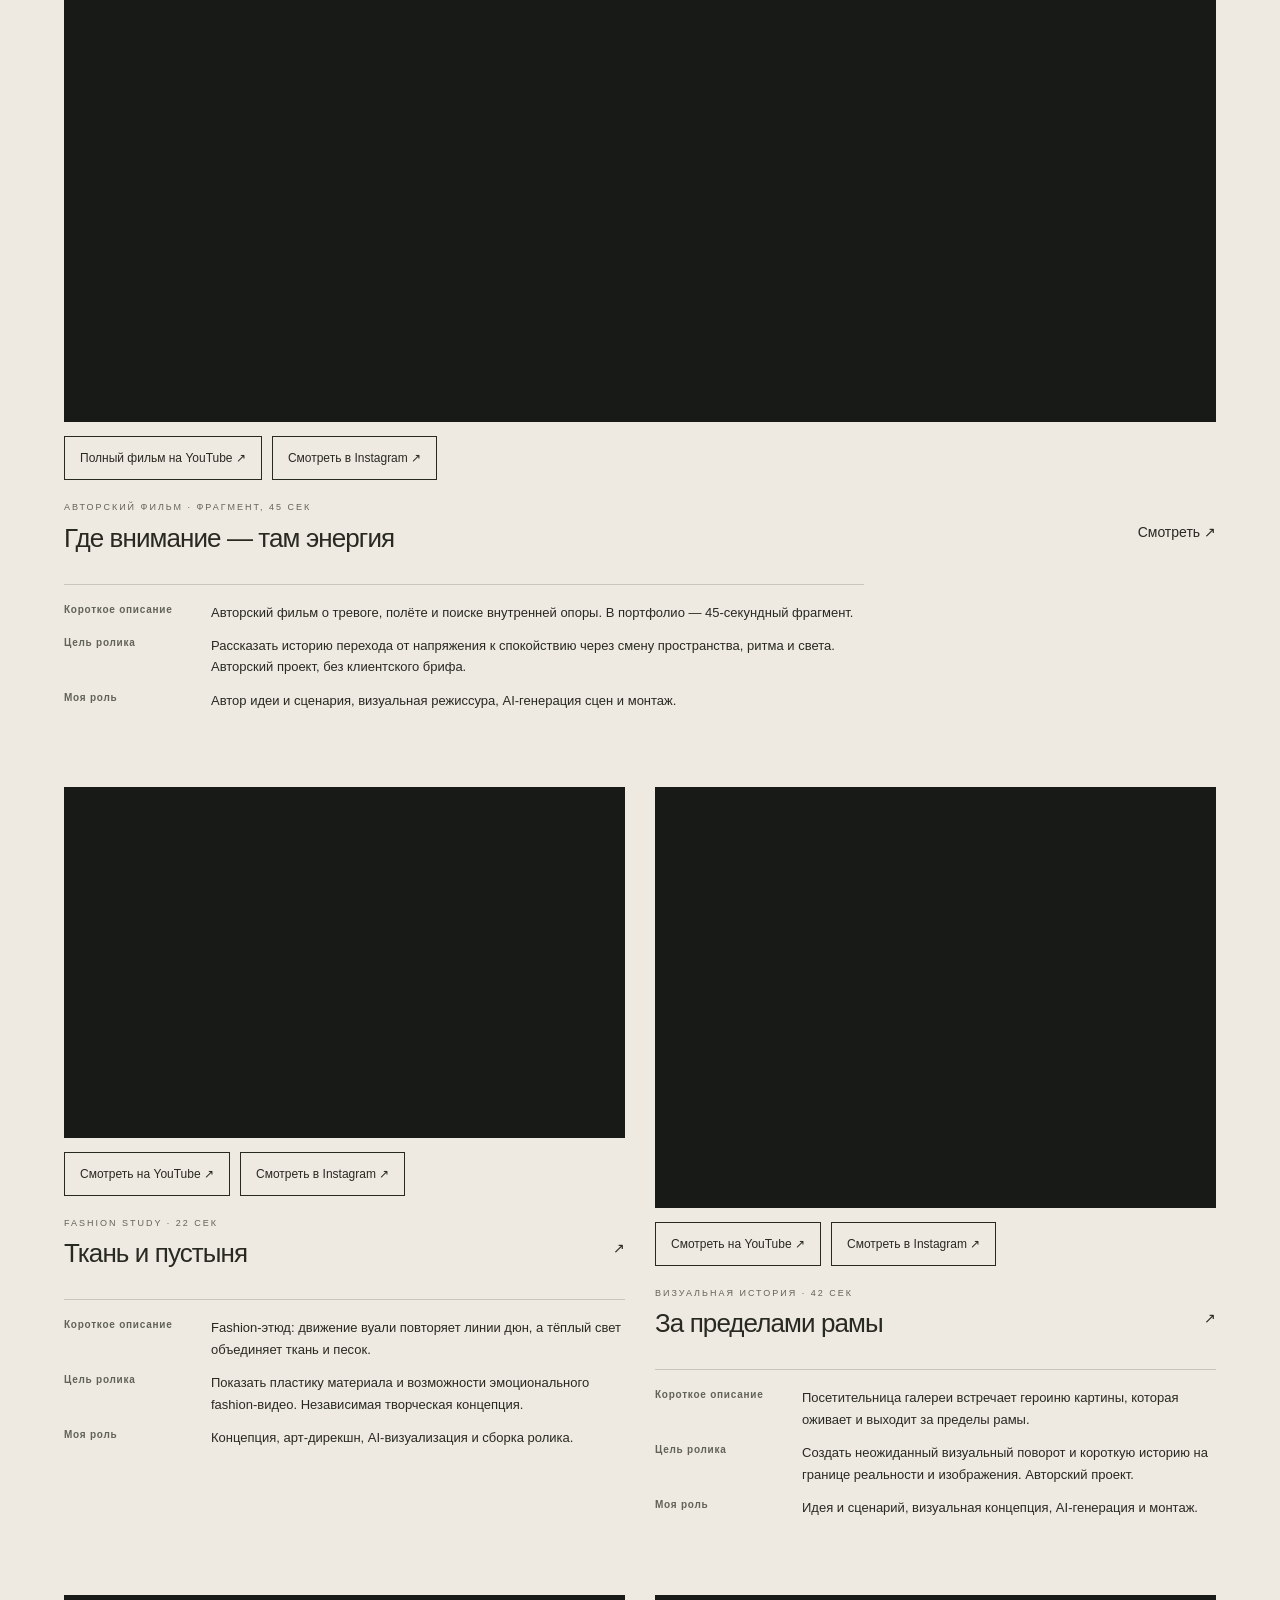
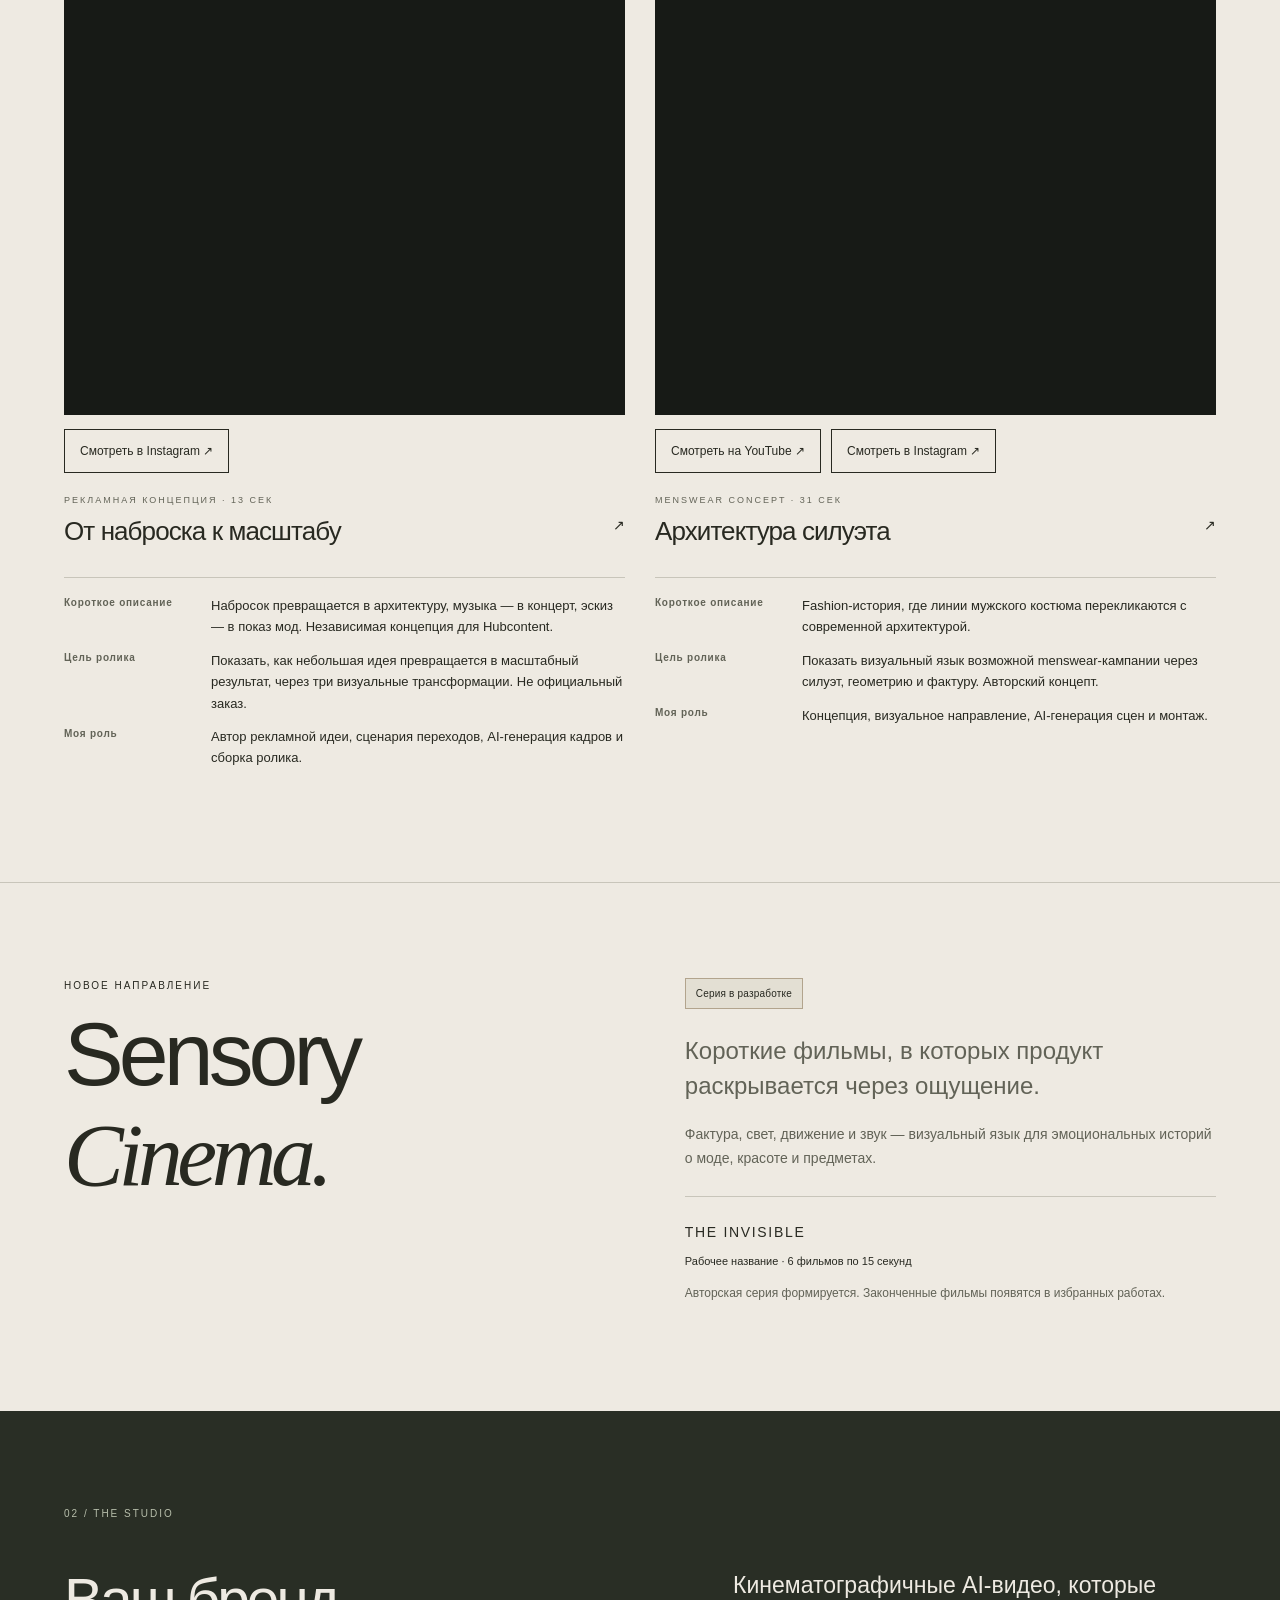
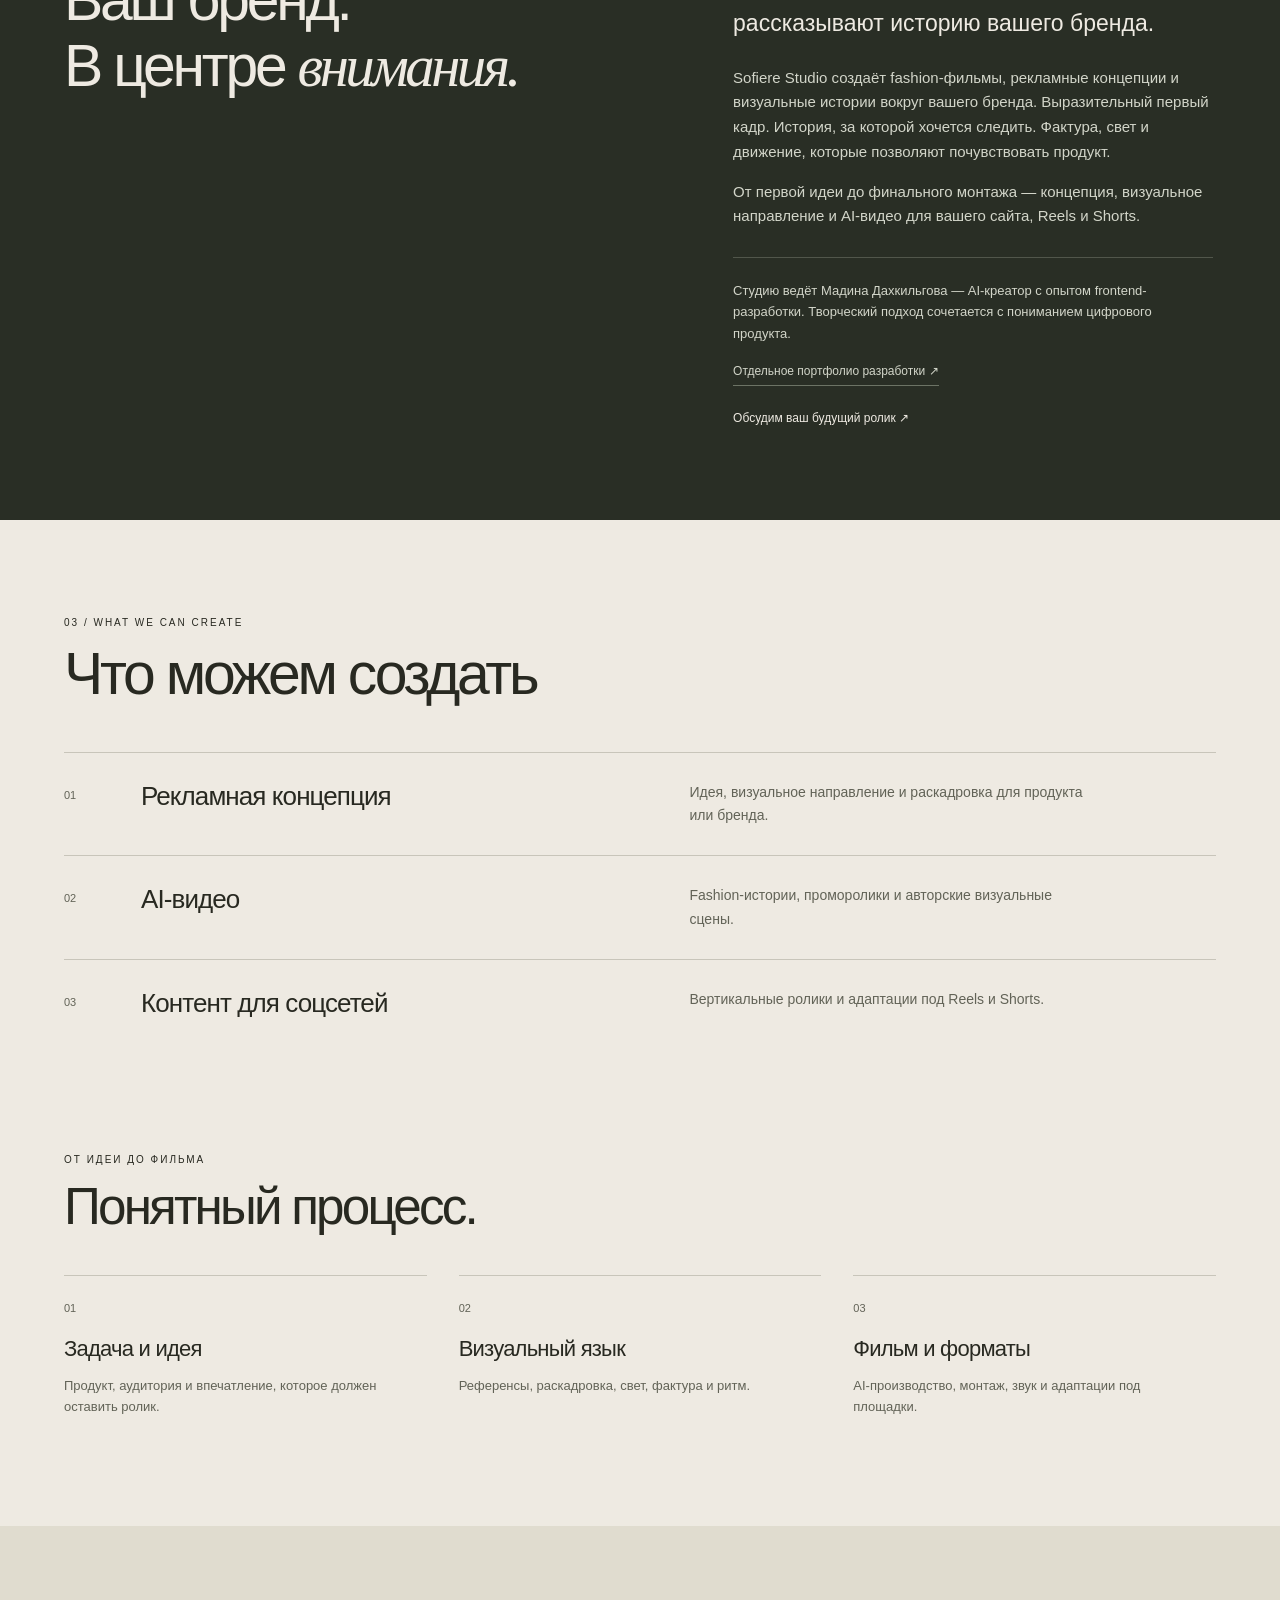
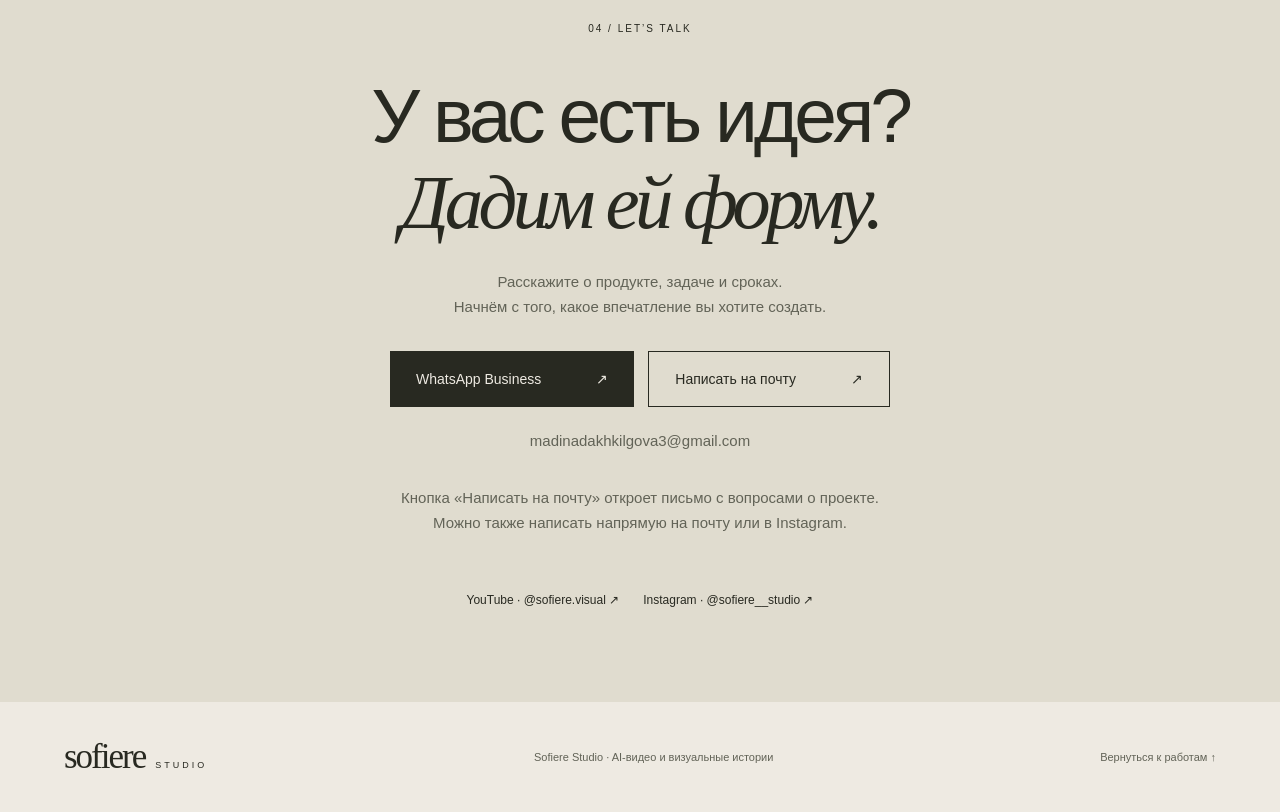
==== commit 0519469f: "Refresh case-study CSS version for visitors (ru.html)" ====
--- a/ru.html
+++ b/ru.html
@@ -12,7 +12,7 @@
 <meta name="theme-color" content="#eeeae2">
 <meta name="description" content="Sofiere Studio — студия AI-видео и визуальных историй. Fashion, рекламные концепции и авторское кино.">
 <title>Sofiere Studio — AI films & visual stories</title>
-<link rel="stylesheet" href="styles.css?v=20261105">
+<link rel="stylesheet" href="styles.css?v=20261107-cases">
 <script src="site.js" defer></script>
 <link rel="alternate" hreflang="en" href="https://madina-di.github.io/sofiere-studio/">
 <link rel="alternate" hreflang="ru" href="https://madina-di.github.io/sofiere-studio/ru.html">
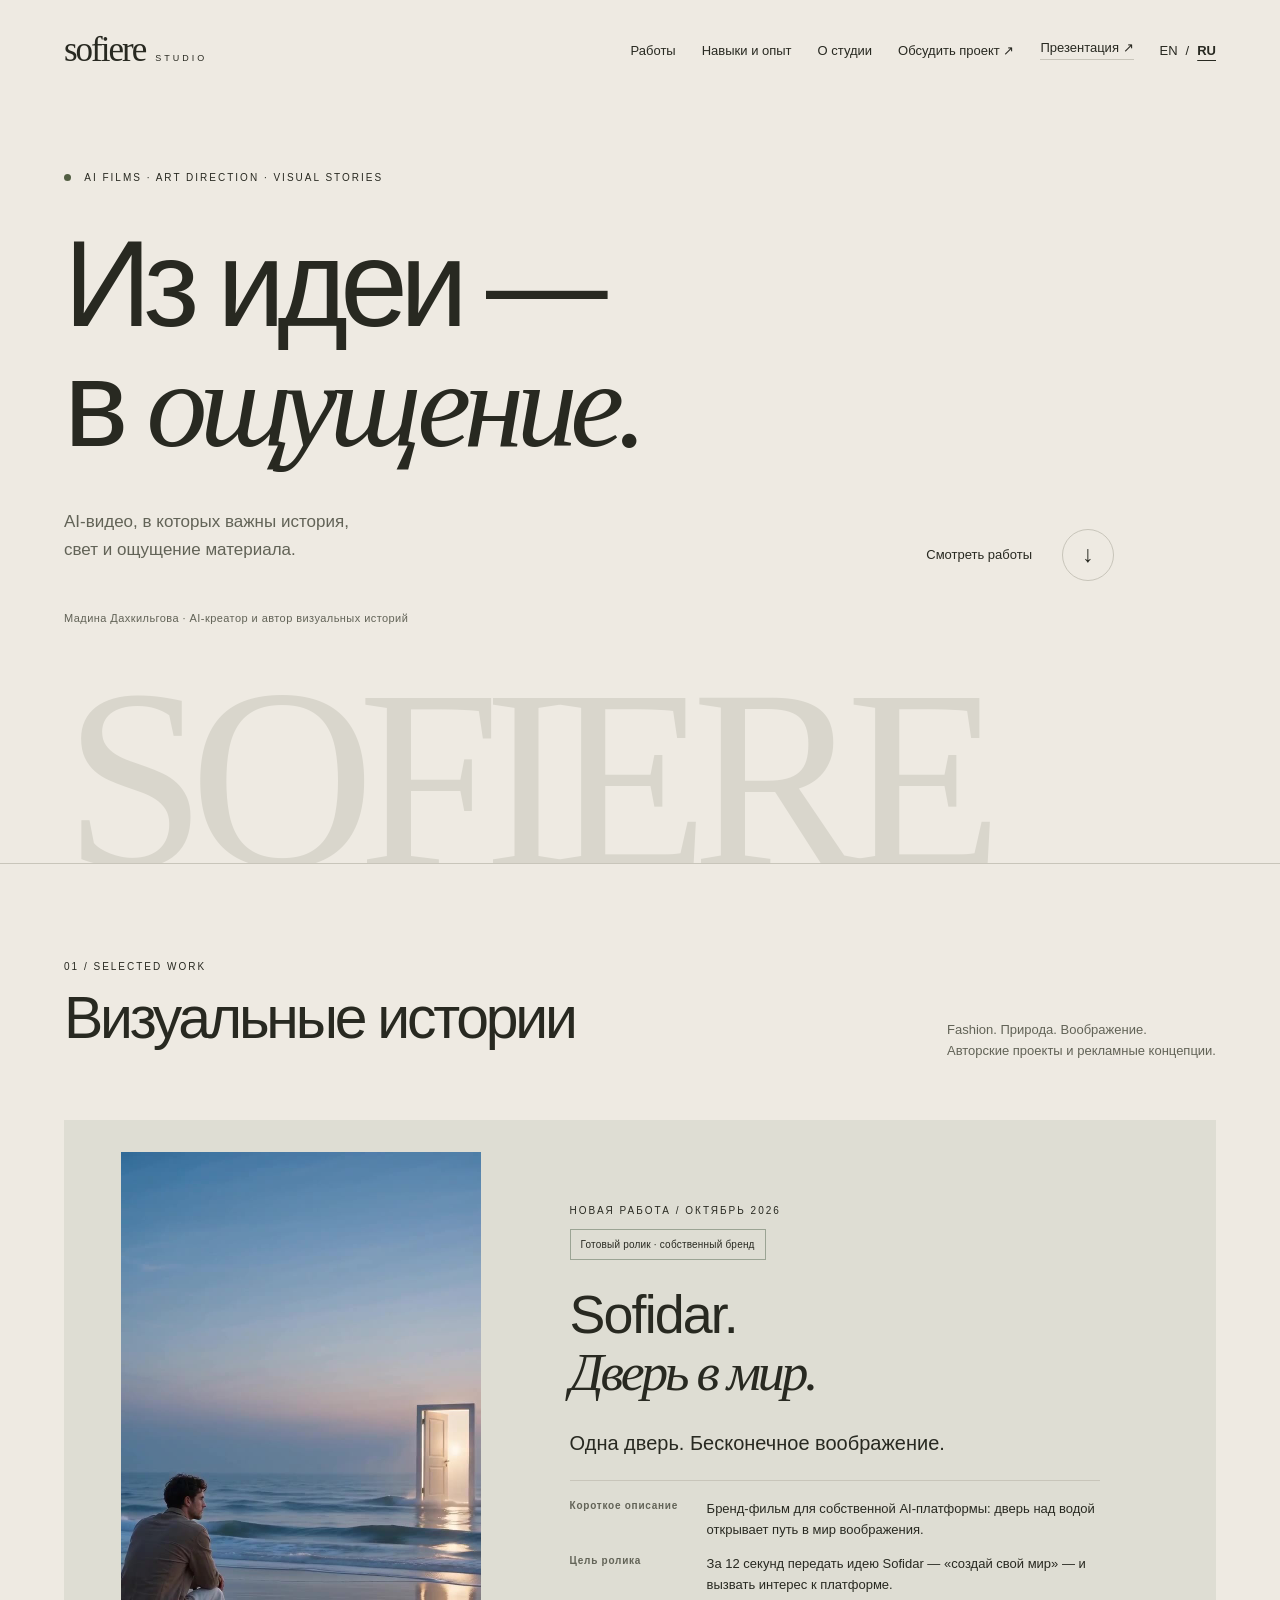
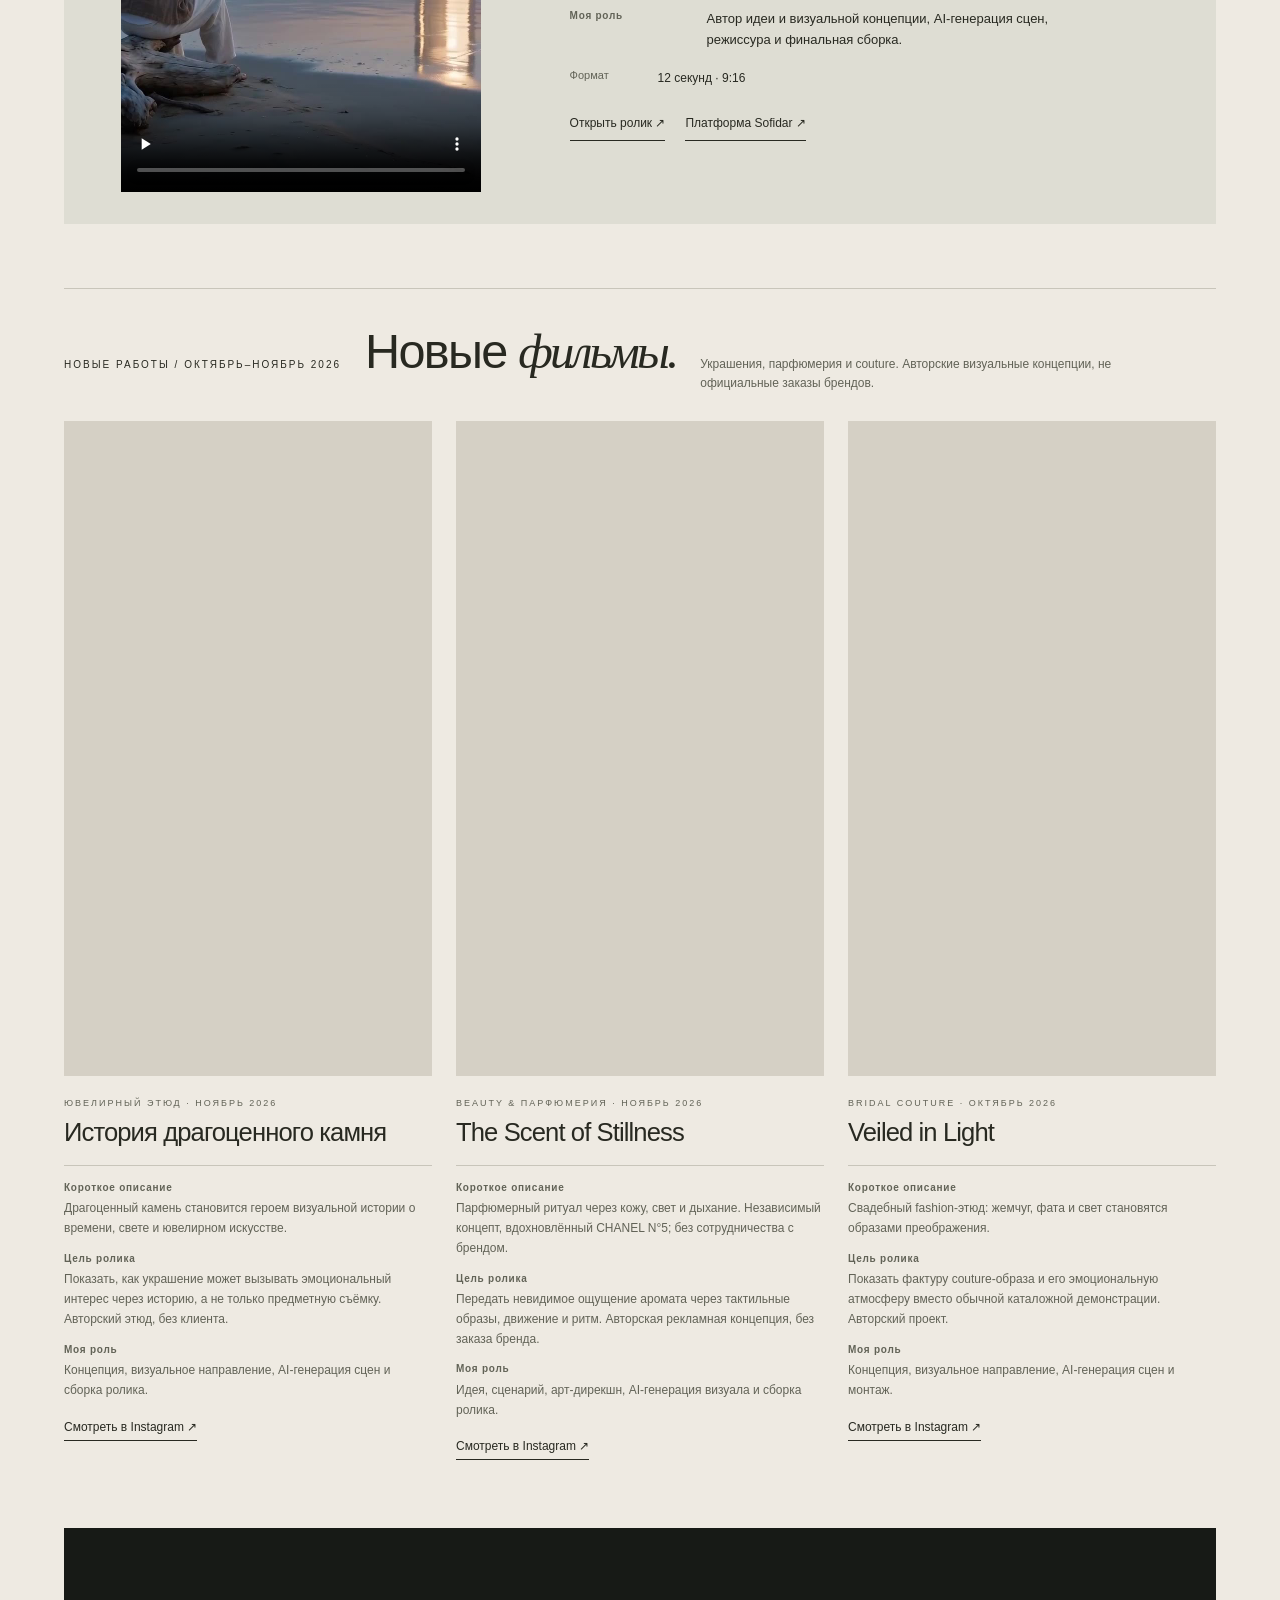
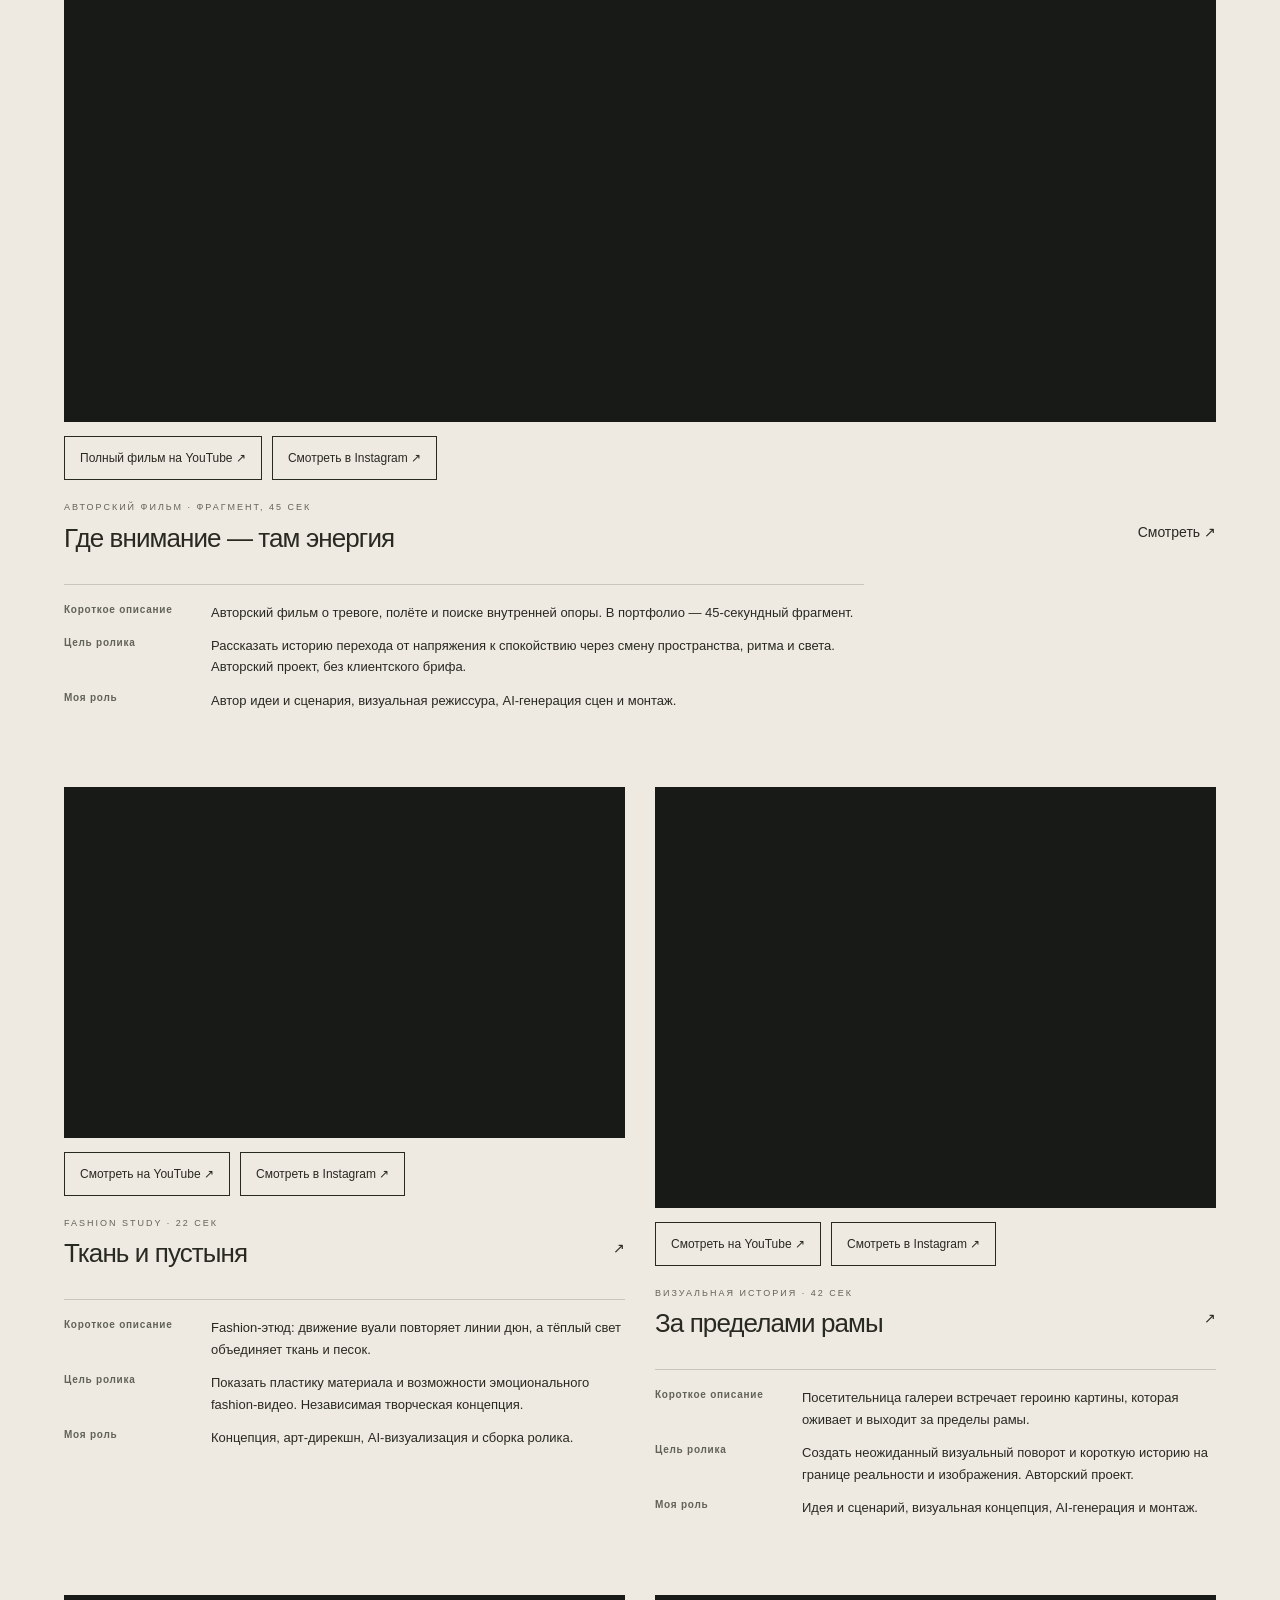
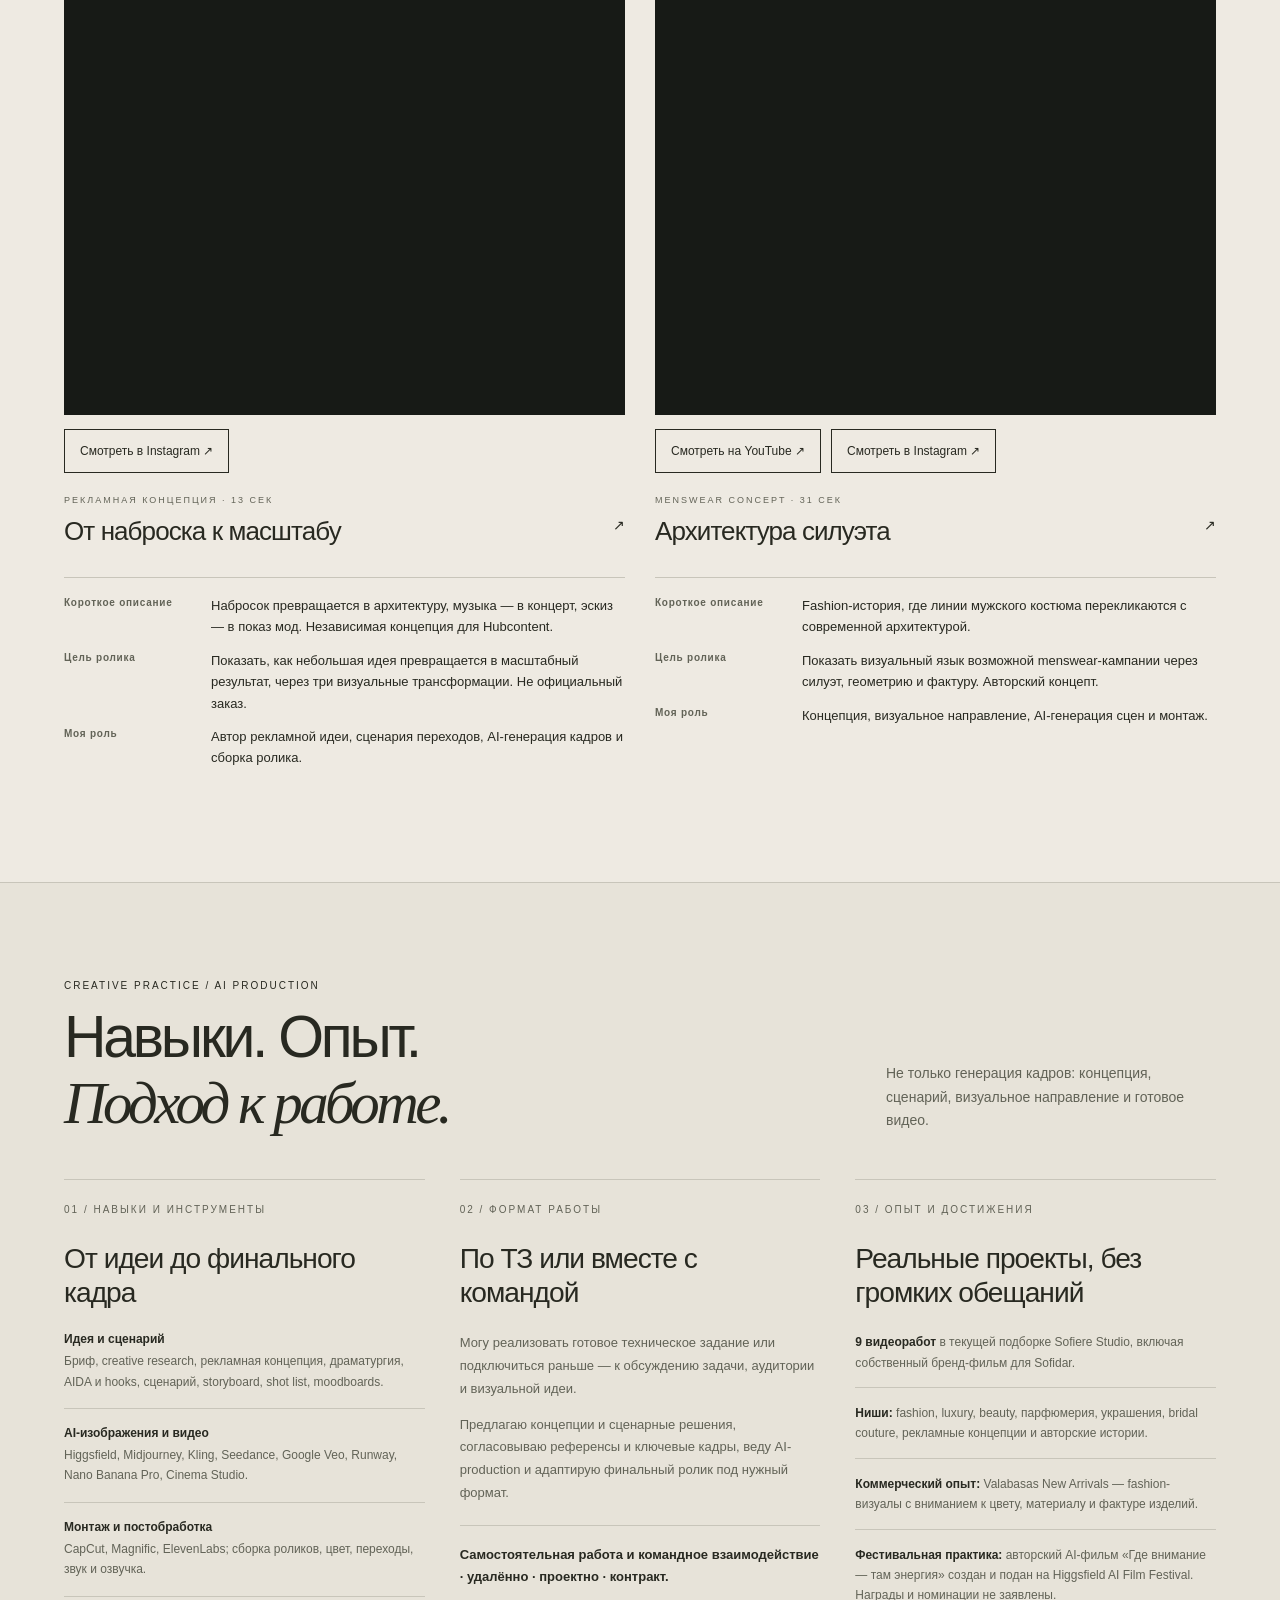
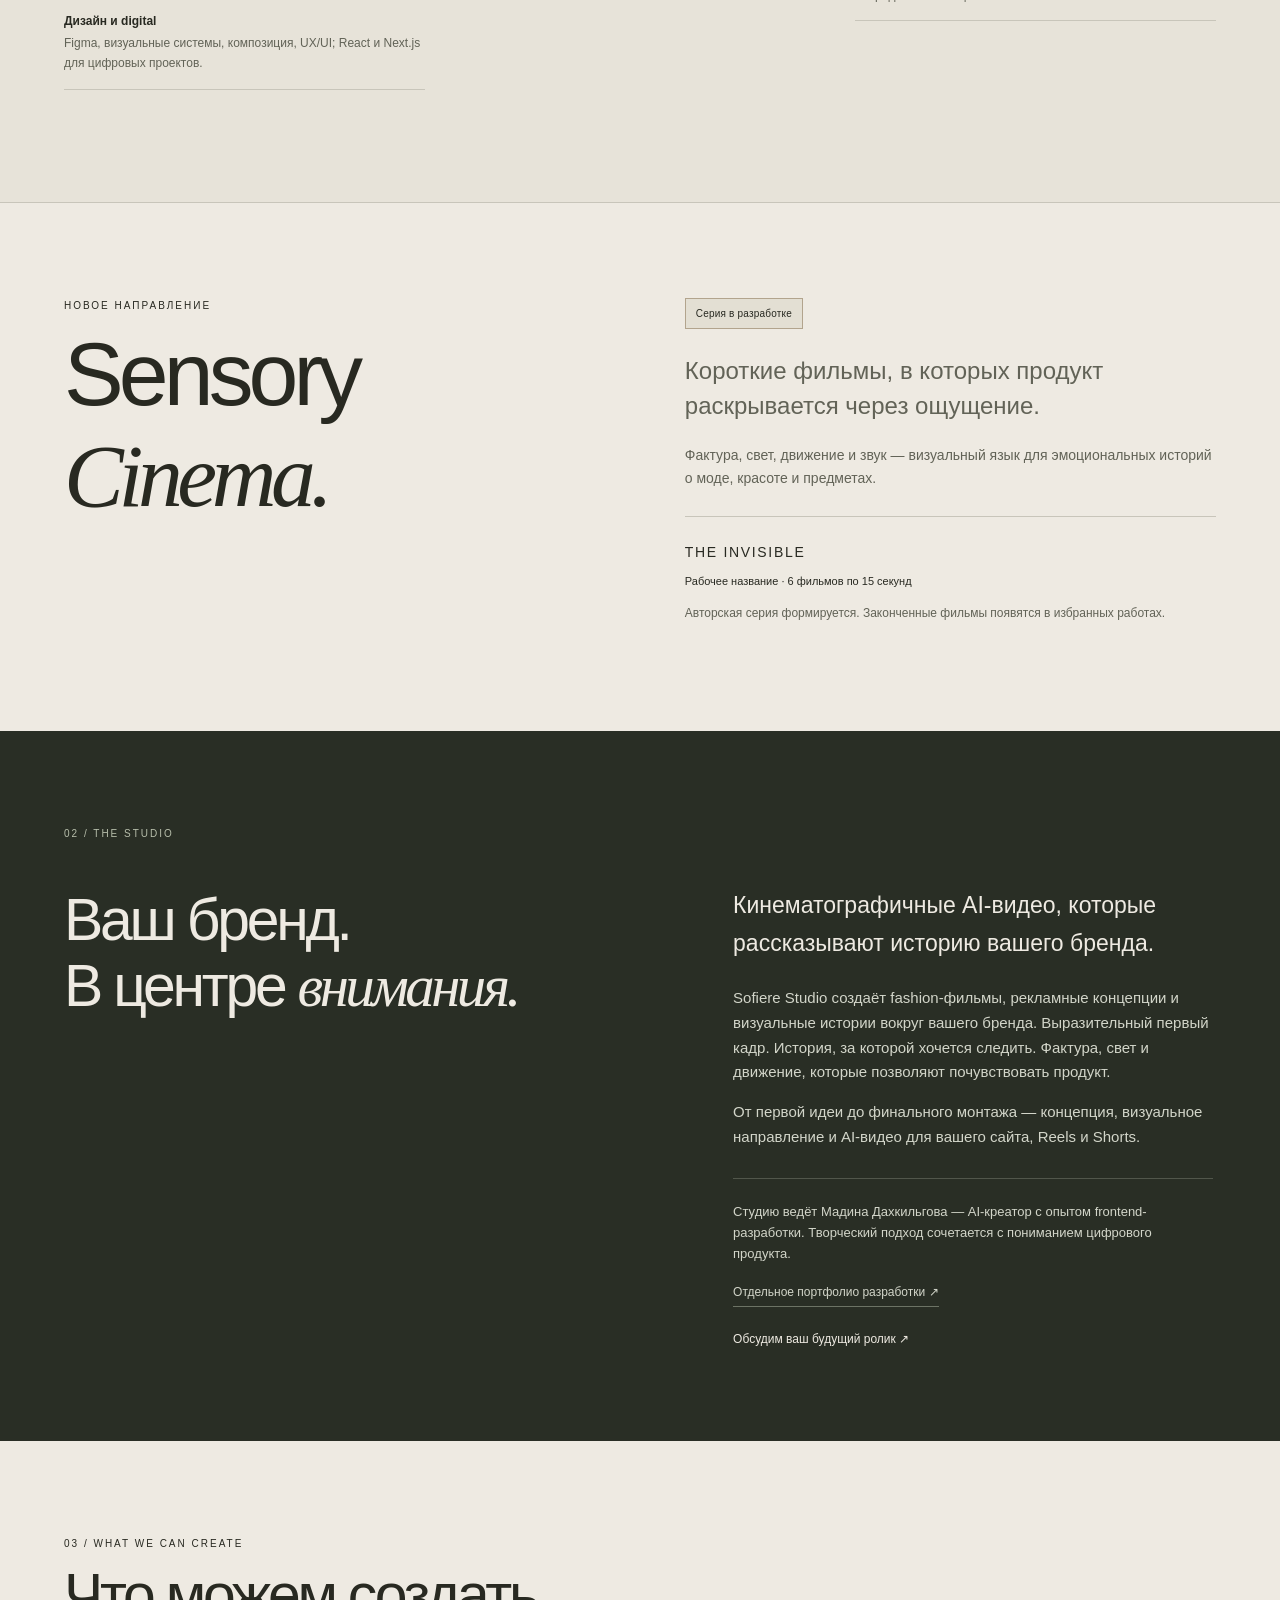
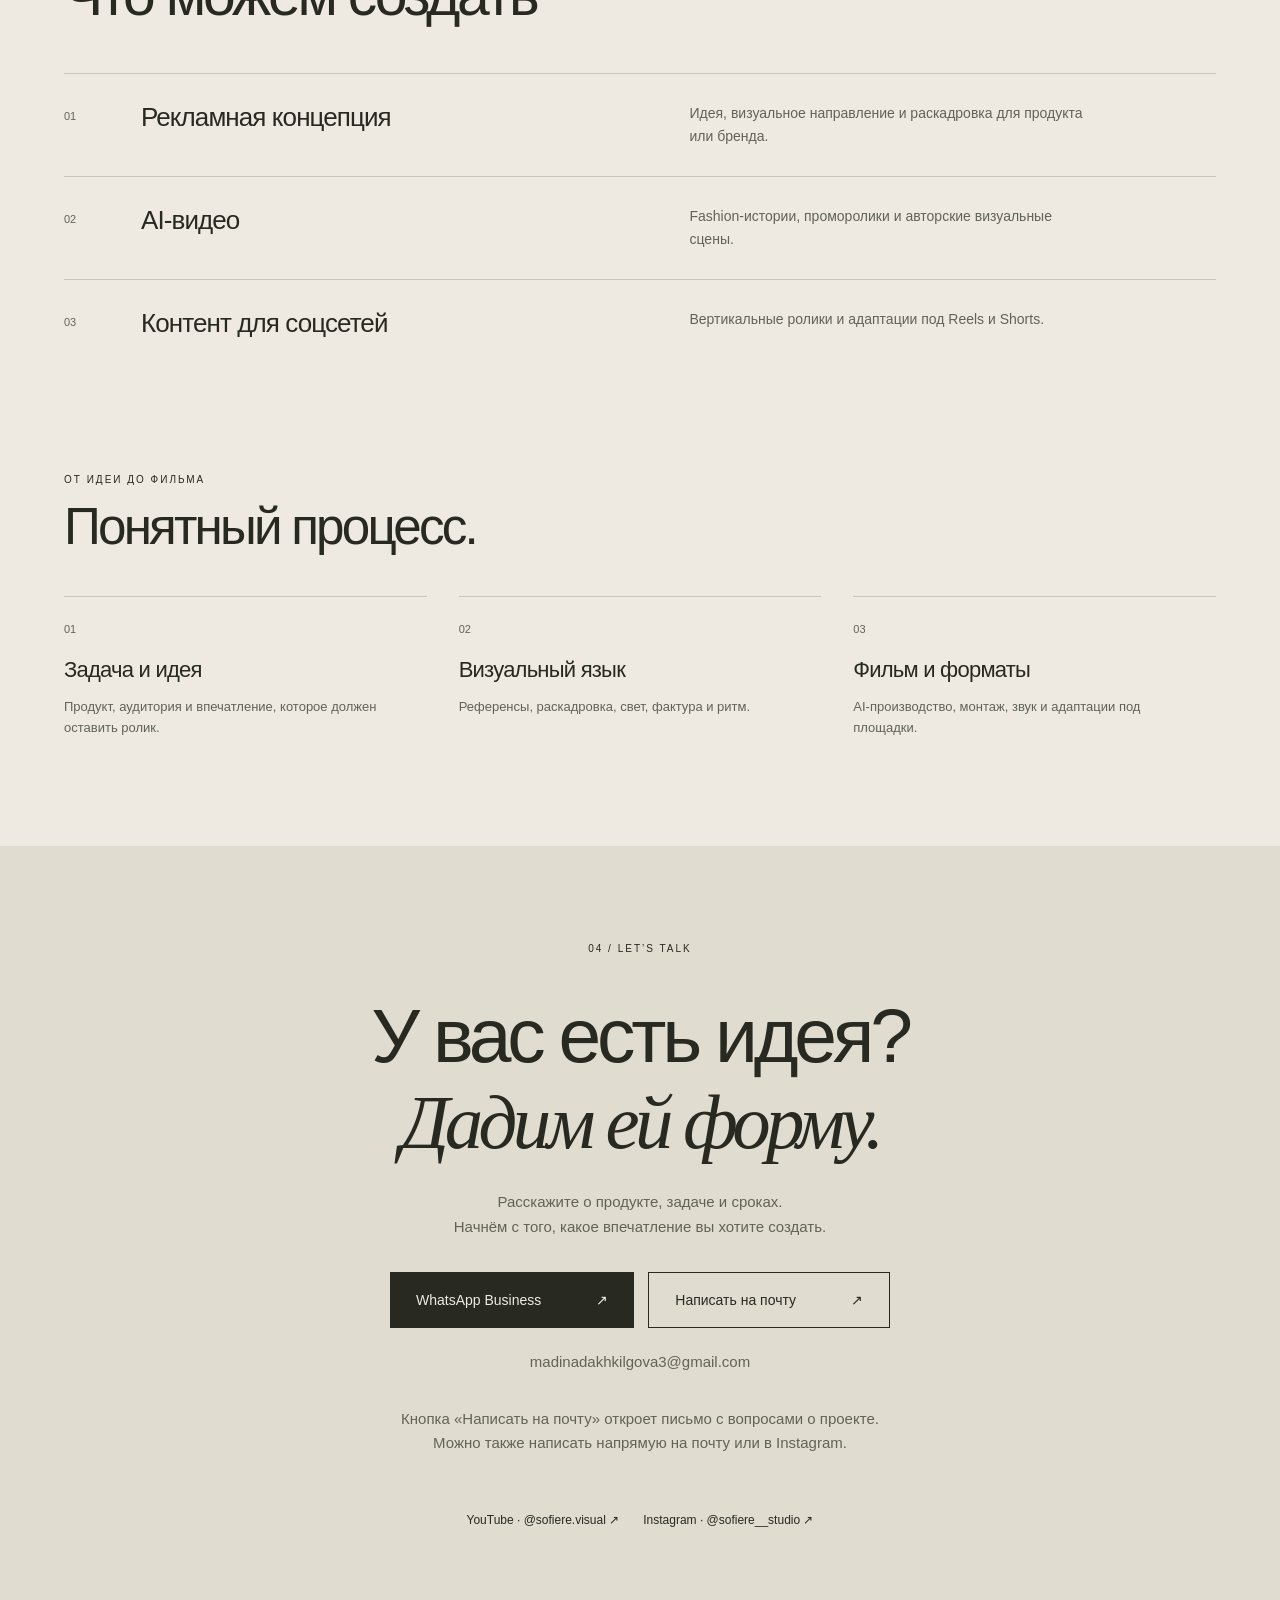
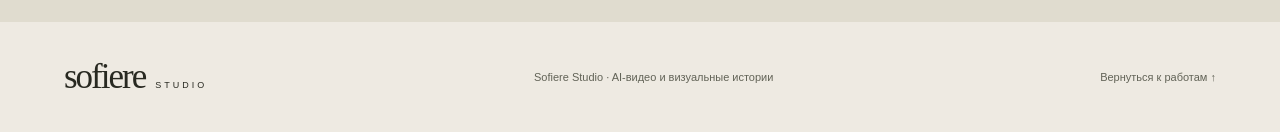
==== commit de025e01: "Add skills, working style, and verified experience (ru.html)" ====
--- a/ru.html
+++ b/ru.html
@@ -22,7 +22,7 @@
 <a class="skip" href="#work">Перейти к работам</a>
 <header class="header">
 <a class="brand" href="#" aria-label="Sofiere Studio — главная">sofiere<span>STUDIO</span></a>
-<nav aria-label="Главная навигация"><a href="#work">Работы</a><a href="#about">О студии</a><a href="#contact">Обсудить проект <span aria-hidden="true">↗</span></a><a class="nav-deck" href="https://drive.google.com/file/d/1M2yKuSpAmS8w-sIev-sqmCkpCgGjSl5T/view" target="_blank" rel="noopener noreferrer">Презентация ↗</a><span class="language-switch" role="group" aria-label="Язык"><a href="./" lang="en" hreflang="en">EN</a><span aria-hidden="true">/</span><a href="ru.html" lang="ru" hreflang="ru" aria-current="page">RU</a></span></nav>
+<nav aria-label="Главная навигация"><a href="#work">Работы</a><a href="#credentials">Навыки и опыт</a><a href="#about">О студии</a><a href="#contact">Обсудить проект <span aria-hidden="true">↗</span></a><a class="nav-deck" href="https://drive.google.com/file/d/1M2yKuSpAmS8w-sIev-sqmCkpCgGjSl5T/view" target="_blank" rel="noopener noreferrer">Презентация ↗</a><span class="language-switch" role="group" aria-label="Язык"><a href="./" lang="en" hreflang="en">EN</a><span aria-hidden="true">/</span><a href="ru.html" lang="ru" hreflang="ru" aria-current="page">RU</a></span></nav>
 </header>
 <main>
 <section class="hero" aria-labelledby="hero-title">
@@ -94,6 +94,28 @@
 </div>
 <noscript><p>Для встроенных плееров включите JavaScript. Ссылки «Смотреть» открывают видео отдельно.</p></noscript>
 </section>
+<section class="credentials section" id="credentials" aria-labelledby="credentials-title">
+<div class="credentials-heading"><div><p class="eyebrow">CREATIVE PRACTICE / AI PRODUCTION</p><h2 id="credentials-title">Навыки. Опыт.<br><em>Подход к работе.</em></h2></div><p>Не только генерация кадров: концепция, сценарий, визуальное направление и готовое видео.</p></div>
+<div class="credentials-grid">
+<div class="credential-column"><p class="eyebrow">01 / НАВЫКИ И ИНСТРУМЕНТЫ</p><h3>От идеи до финального кадра</h3>
+<dl class="credential-facts">
+<div><dt>Идея и сценарий</dt><dd>Бриф, creative research, рекламная концепция, драматургия, AIDA и hooks, сценарий, storyboard, shot list, moodboards.</dd></div>
+<div><dt>AI-изображения и видео</dt><dd>Higgsfield, Midjourney, Kling, Seedance, Google Veo, Runway, Nano Banana Pro, Cinema Studio.</dd></div>
+<div><dt>Монтаж и постобработка</dt><dd>CapCut, Magnific, ElevenLabs; сборка роликов, цвет, переходы, звук и озвучка.</dd></div>
+<div><dt>Дизайн и digital</dt><dd>Figma, визуальные системы, композиция, UX/UI; React и Next.js для цифровых проектов.</dd></div>
+</dl></div>
+<div class="credential-column"><p class="eyebrow">02 / ФОРМАТ РАБОТЫ</p><h3>По ТЗ или вместе с командой</h3>
+<p>Могу реализовать готовое техническое задание или подключиться раньше — к обсуждению задачи, аудитории и визуальной идеи.</p>
+<p>Предлагаю концепции и сценарные решения, согласовываю референсы и ключевые кадры, веду AI-production и адаптирую финальный ролик под нужный формат.</p>
+<p class="credential-emphasis">Самостоятельная работа и командное взаимодействие · удалённо · проектно · контракт.</p></div>
+<div class="credential-column"><p class="eyebrow">03 / ОПЫТ И ДОСТИЖЕНИЯ</p><h3>Реальные проекты, без громких обещаний</h3>
+<ul class="credential-list">
+<li><strong>9 видеоработ</strong> в текущей подборке Sofiere Studio, включая собственный бренд-фильм для Sofidar.</li>
+<li><strong>Ниши:</strong> fashion, luxury, beauty, парфюмерия, украшения, bridal couture, рекламные концепции и авторские истории.</li>
+<li><strong>Коммерческий опыт:</strong> Valabasas New Arrivals — fashion-визуалы с вниманием к цвету, материалу и фактуре изделий.</li>
+<li><strong>Фестивальная практика:</strong> авторский AI-фильм «Где внимание — там энергия» создан и подан на Higgsfield AI Film Festival. Награды и номинации не заявлены.</li>
+</ul></div>
+</div></section>
 <section class="direction section" id="direction" aria-labelledby="direction-title"><div><p class="eyebrow">НОВОЕ НАПРАВЛЕНИЕ</p><h2 id="direction-title">Sensory<br><em>Cinema.</em></h2></div><div class="direction-copy"><span class="project-status status-progress">Серия в разработке</span><p class="large">Короткие фильмы, в которых продукт раскрывается через ощущение.</p><p>Фактура, свет, движение и звук — визуальный язык для эмоциональных историй о моде, красоте и предметах.</p><p class="direction-collection">THE INVISIBLE <span>Рабочее название · 6 фильмов по 15 секунд</span></p><p class="direction-note">Авторская серия формируется. Законченные фильмы появятся в избранных работах.</p></div></section>
 <section class="about section" id="about" aria-labelledby="about-title">
 <p class="eyebrow">02 / THE STUDIO</p>
--- a/styles.css
+++ b/styles.css
@@ -45,3 +45,24 @@
 .new-release .case-brief dt{display:block;margin-bottom:4px}
 .new-release .case-brief dd{font-size:12px;color:var(--muted)}
 @media(max-width:650px){.case-brief>div,.featured-copy .case-brief>div{grid-template-columns:1fr;gap:4px}.case-brief{gap:14px}.case-brief dd{font-size:13px}}
+
+/* November 2026: professional credentials aligned with the film portfolio. */
+.credentials{border-top:1px solid var(--line);background:#e7e3d9}
+.credentials-heading{display:flex;justify-content:space-between;align-items:end;gap:35px;margin-bottom:42px}
+.credentials-heading h2{margin-bottom:0}
+.credentials-heading>p{font-size:14px;color:var(--muted);max-width:330px;margin-bottom:5px}
+.credentials-grid{display:grid;grid-template-columns:repeat(3,minmax(0,1fr));gap:35px}
+.credential-column{border-top:1px solid var(--line);padding-top:22px;min-width:0}
+.credential-column>.eyebrow{color:var(--muted);margin-bottom:24px}
+.credential-column h3{font-size:clamp(23px,2.2vw,30px);line-height:1.2;max-width:320px;margin-bottom:23px}
+.credential-column>p:not(.eyebrow){font-size:13px;line-height:1.75;color:var(--muted)}
+.credential-column .credential-emphasis{color:var(--ink)!important;font-weight:600;border-top:1px solid var(--line);padding-top:18px;margin-top:20px}
+.credential-facts{margin:0}
+.credential-facts>div{padding:0 0 16px;margin-bottom:17px;border-bottom:1px solid var(--line)}
+.credential-facts dt{font-size:12px;font-weight:700;margin-bottom:5px}
+.credential-facts dd{margin:0;font-size:12px;line-height:1.7;color:var(--muted)}
+.credential-list{list-style:none;padding:0;margin:0}
+.credential-list li{padding:0 0 14px;margin-bottom:15px;border-bottom:1px solid var(--line);font-size:12px;line-height:1.7;color:var(--muted)}
+.credential-list strong{color:var(--ink)}
+@media(max-width:950px){.credentials-grid{grid-template-columns:repeat(2,minmax(0,1fr));gap:32px}.credential-column:last-child{grid-column:1/-1}}
+@media(max-width:650px){.credentials-heading{display:block;margin-bottom:26px}.credentials-heading>p{margin-top:18px}.credentials-grid{grid-template-columns:1fr;gap:25px}.credential-column:last-child{grid-column:auto}}
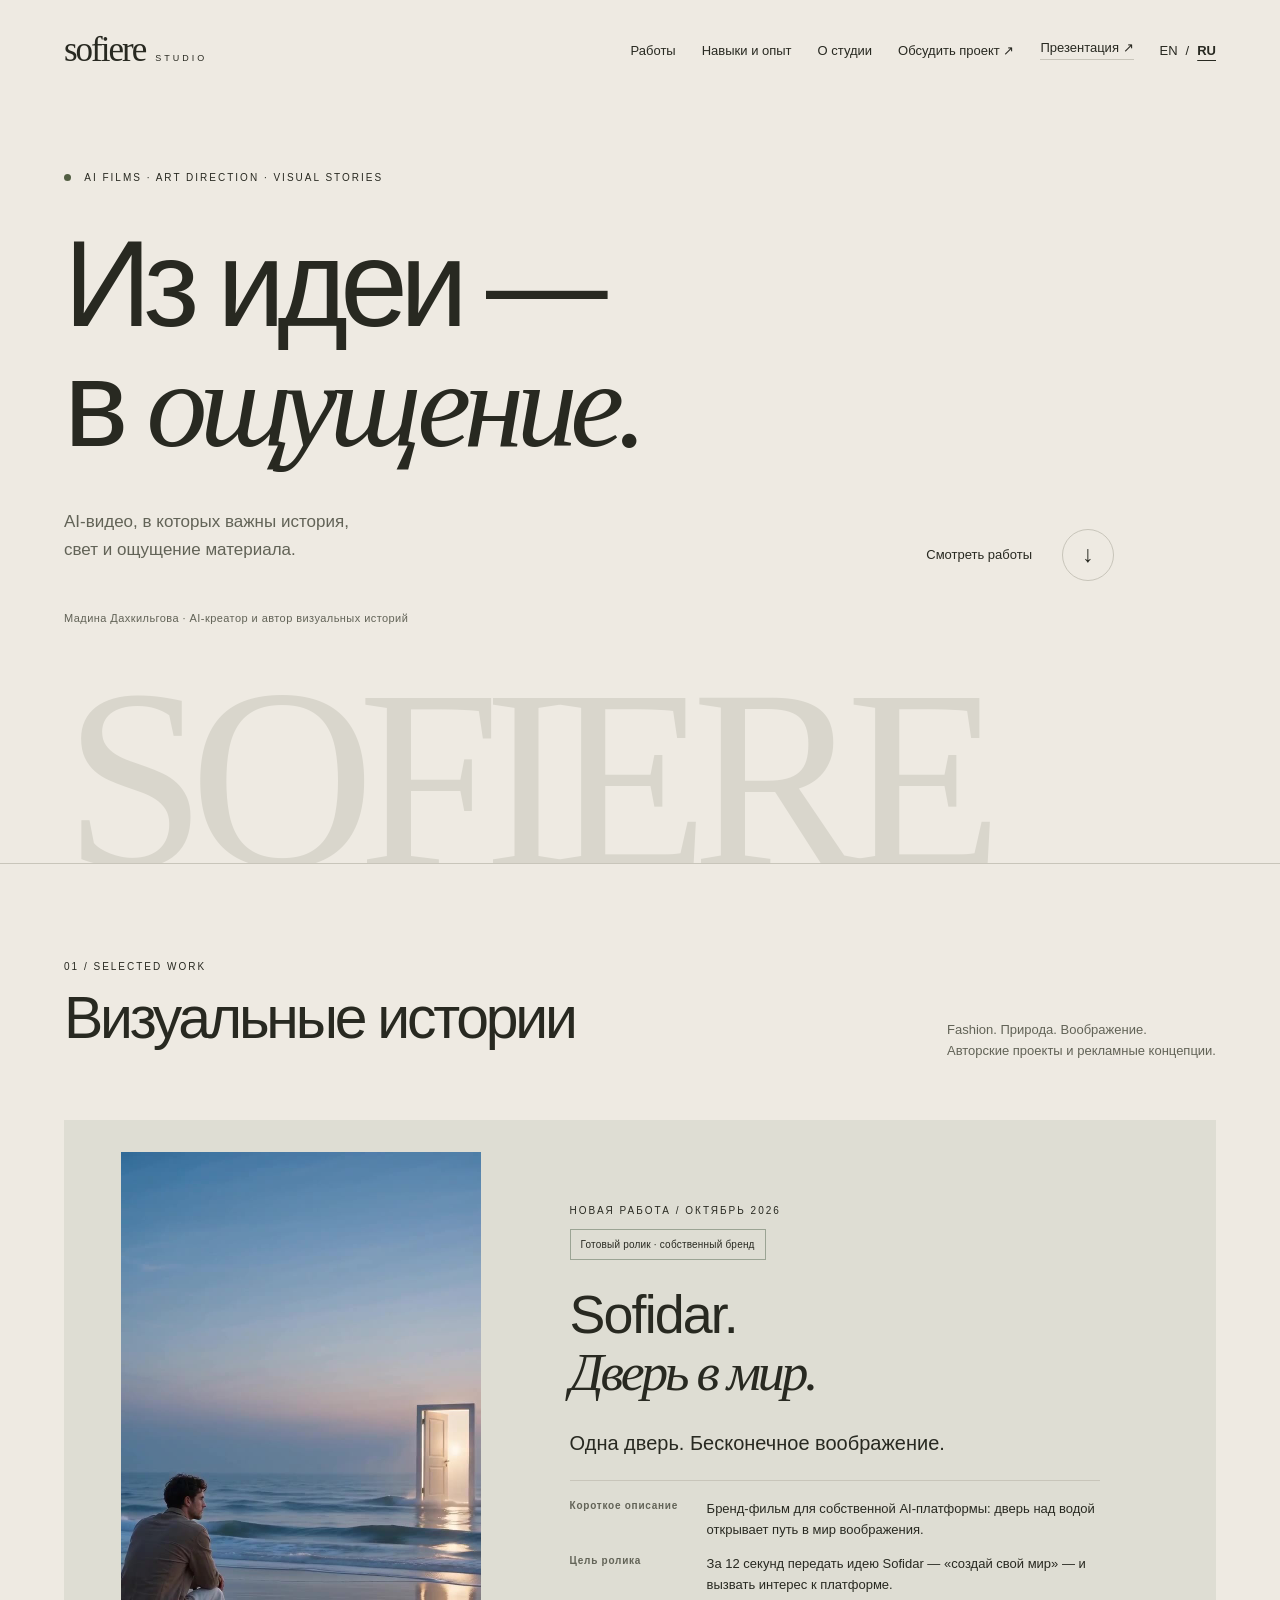
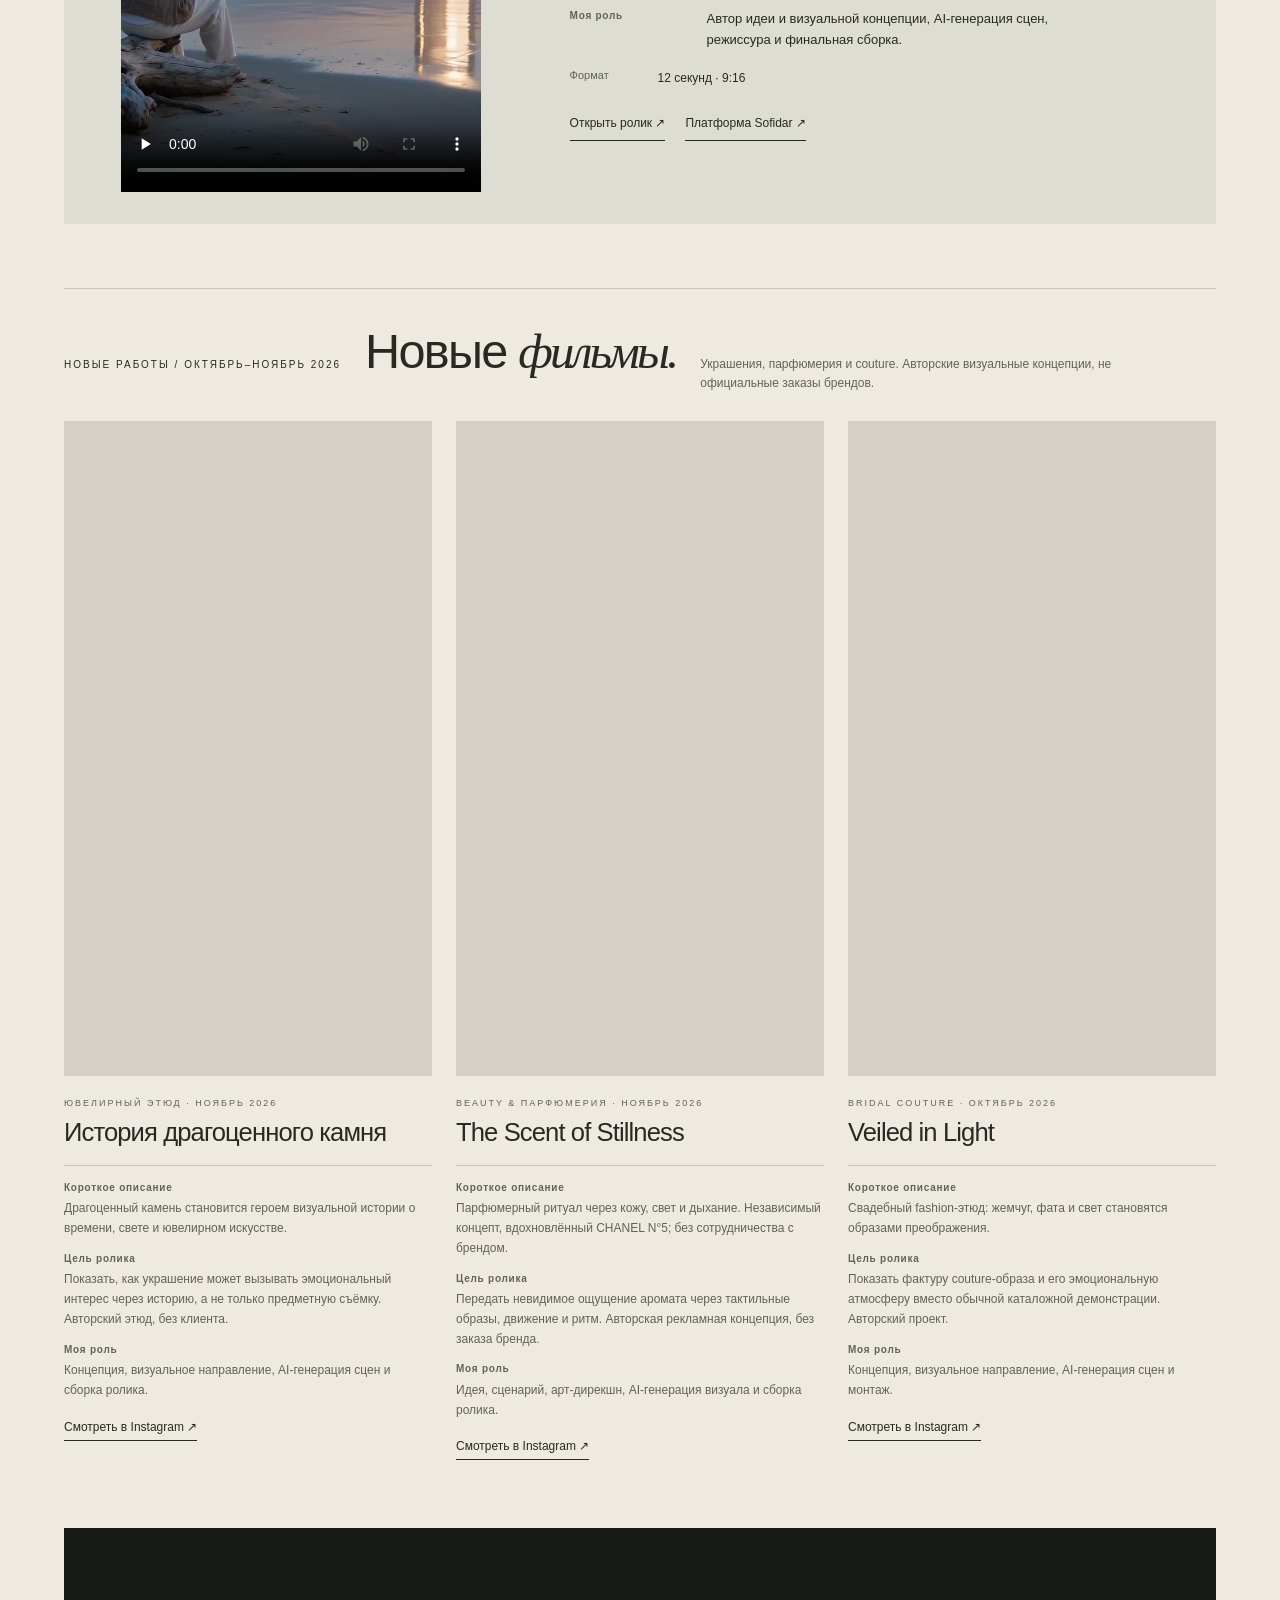
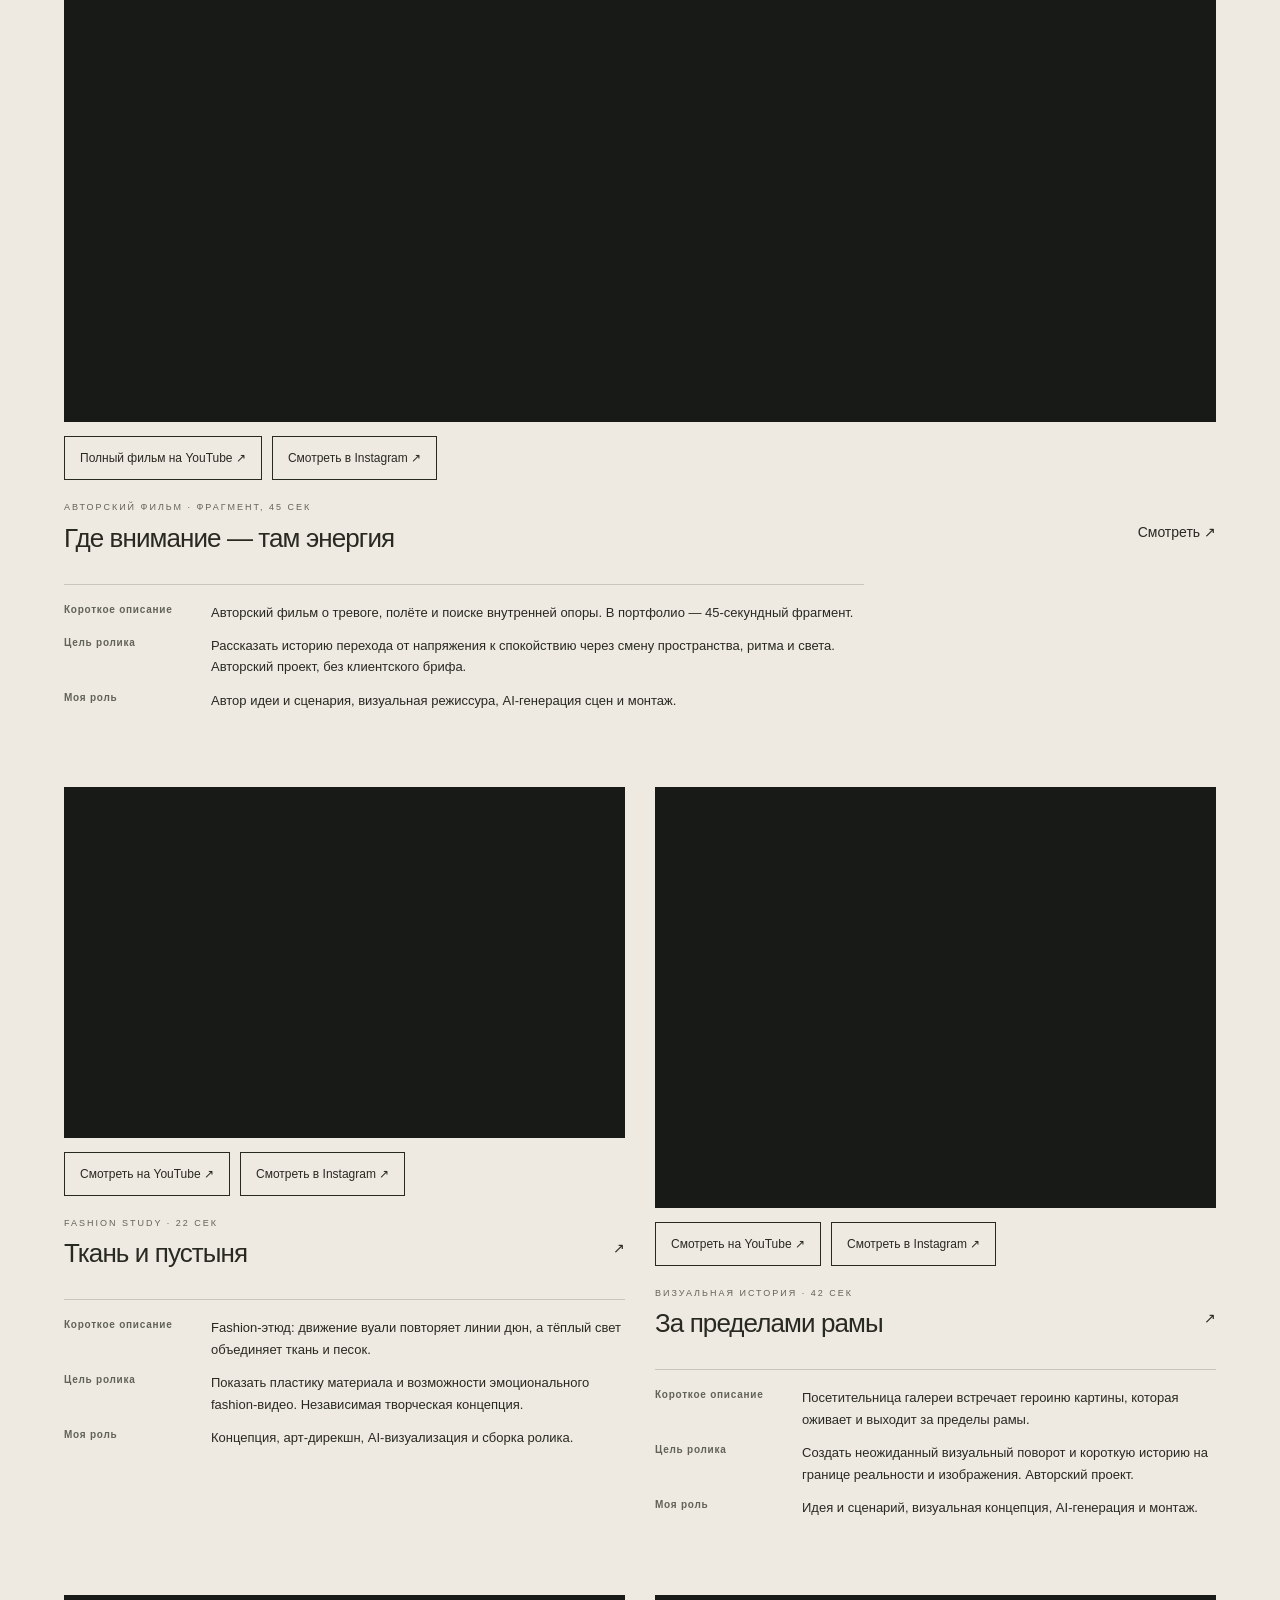
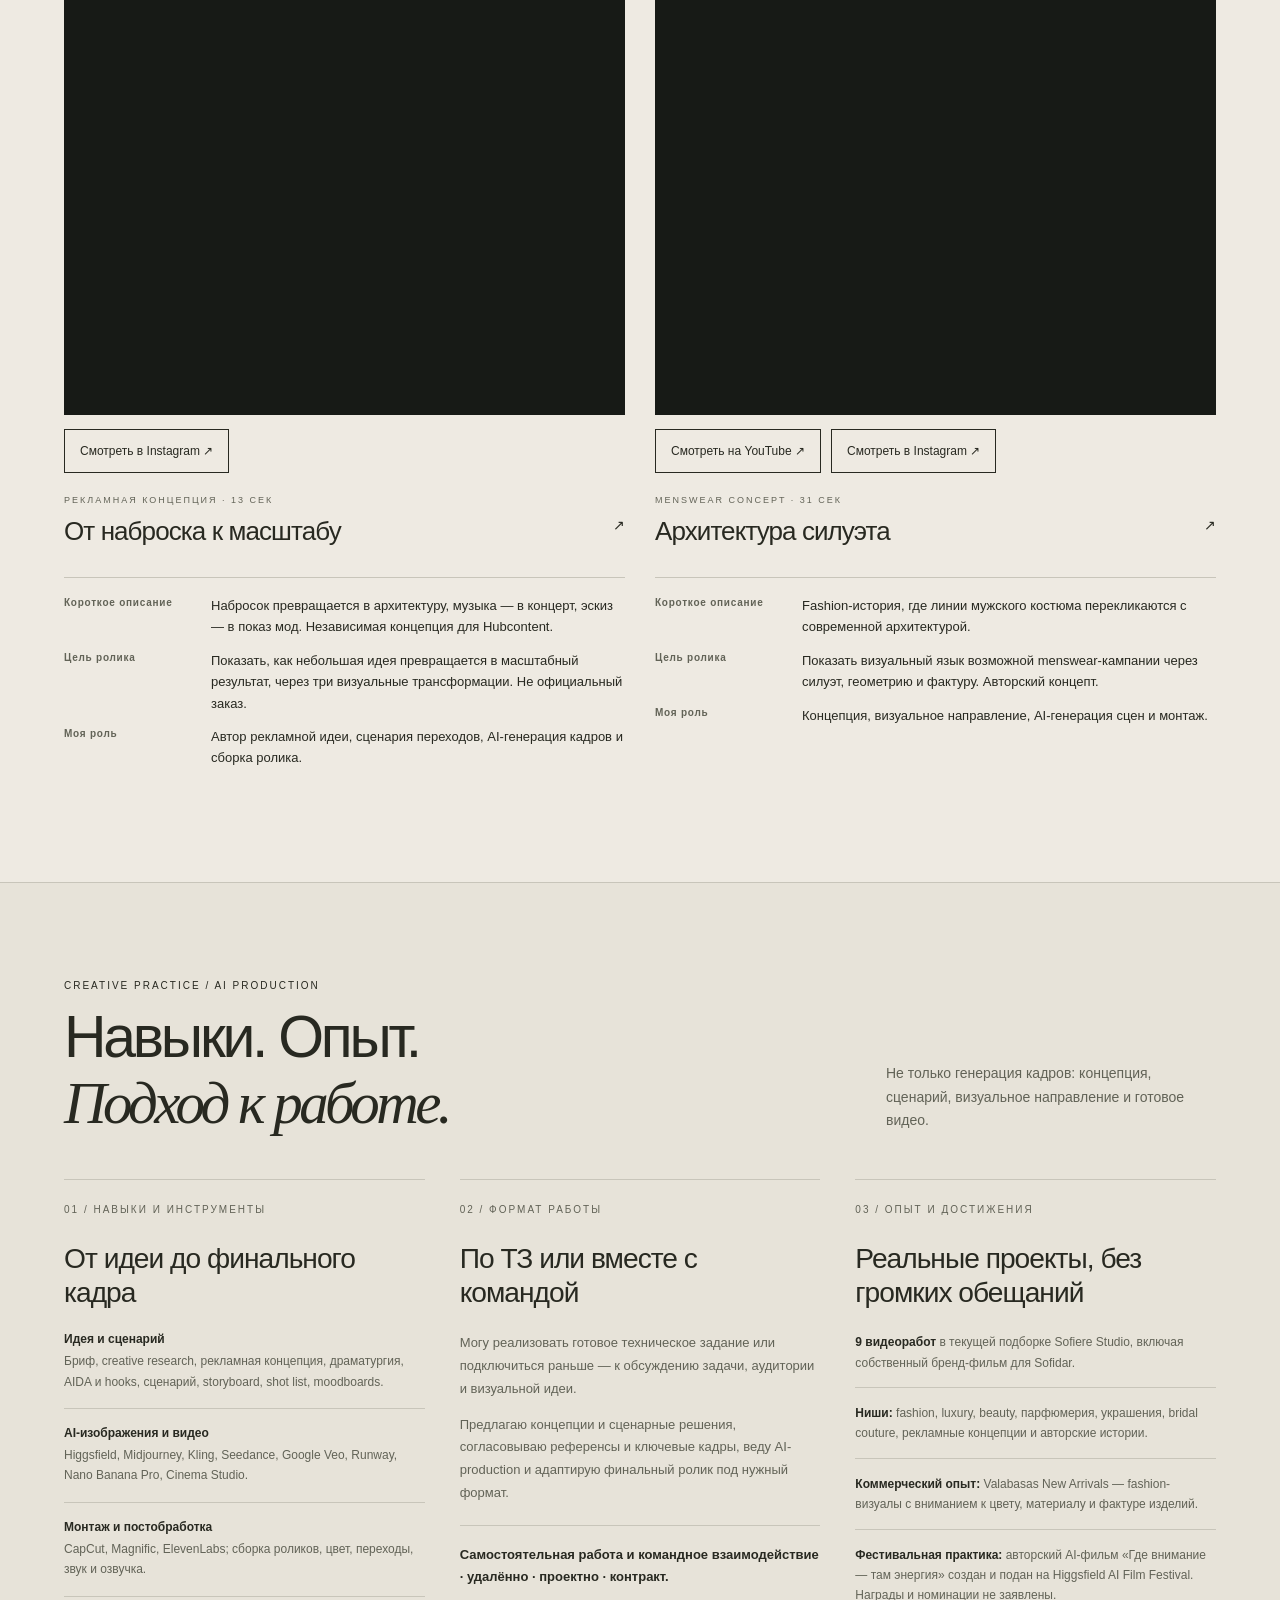
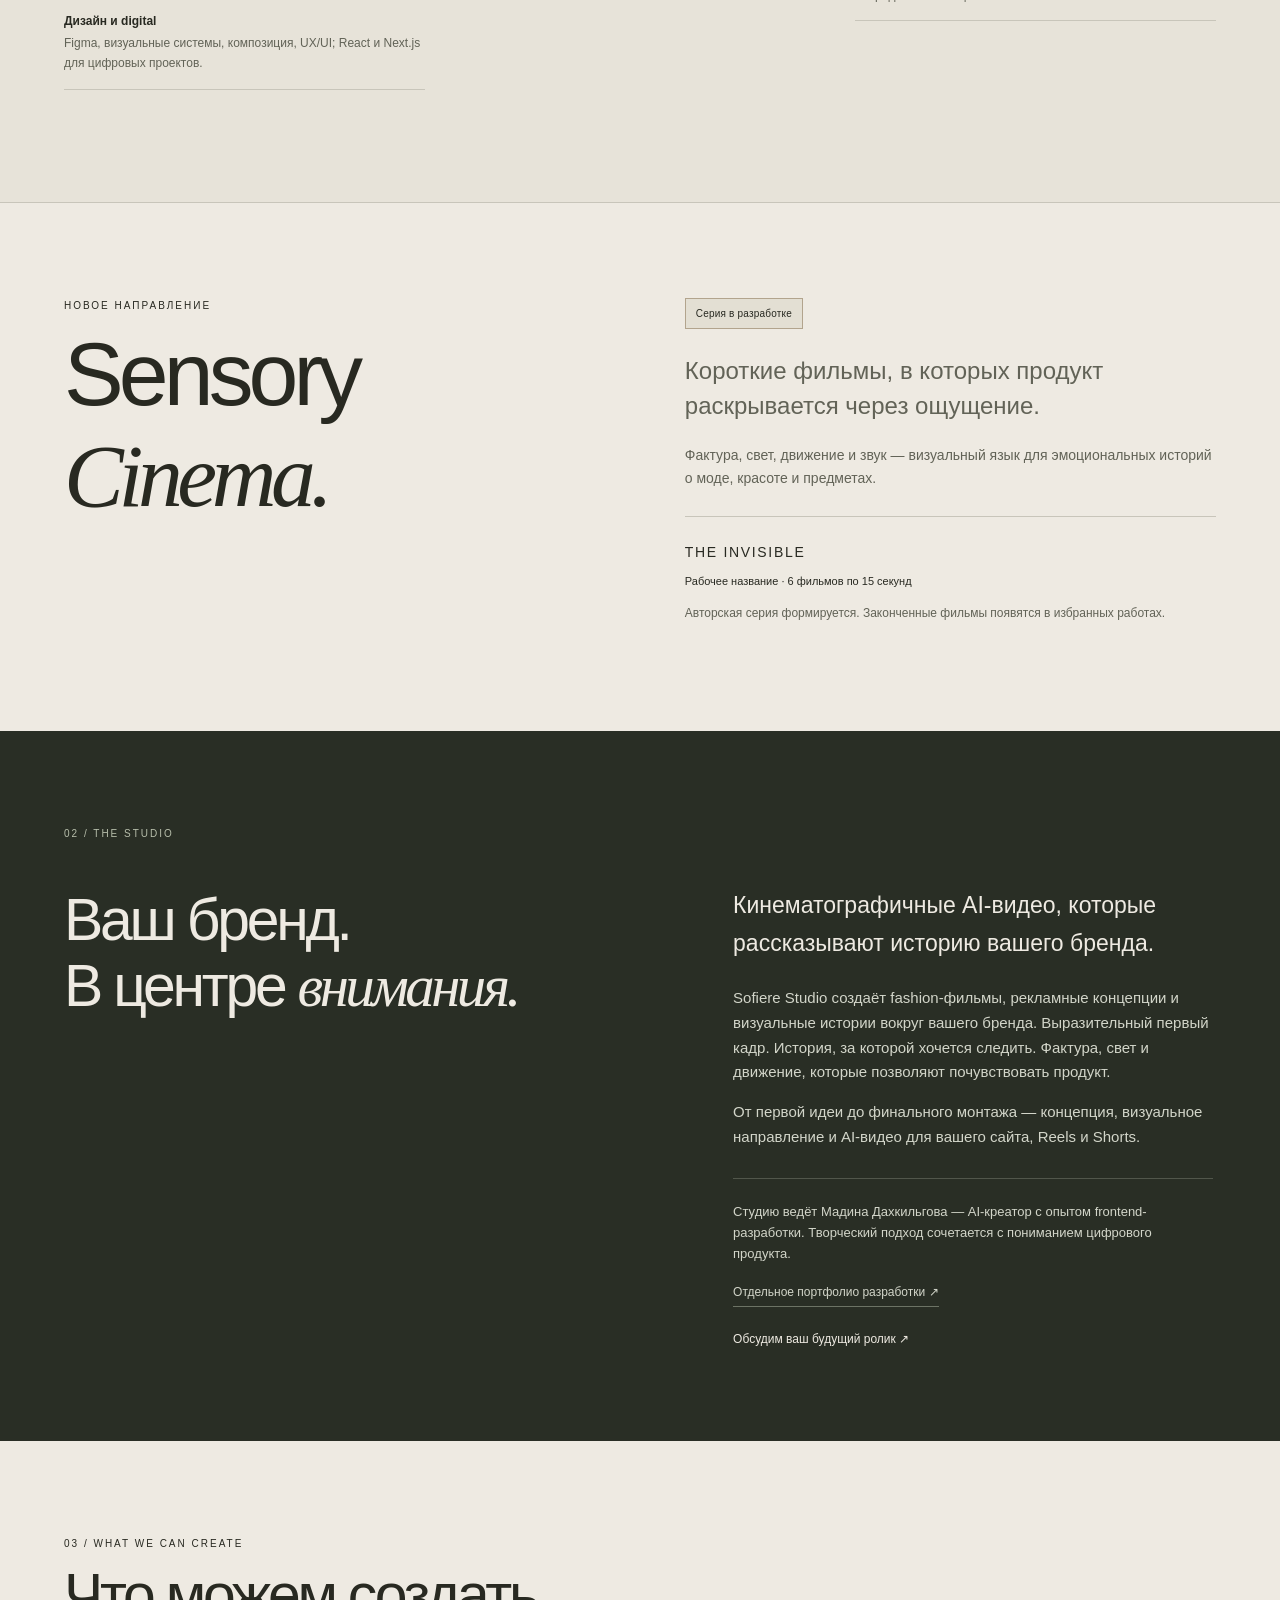
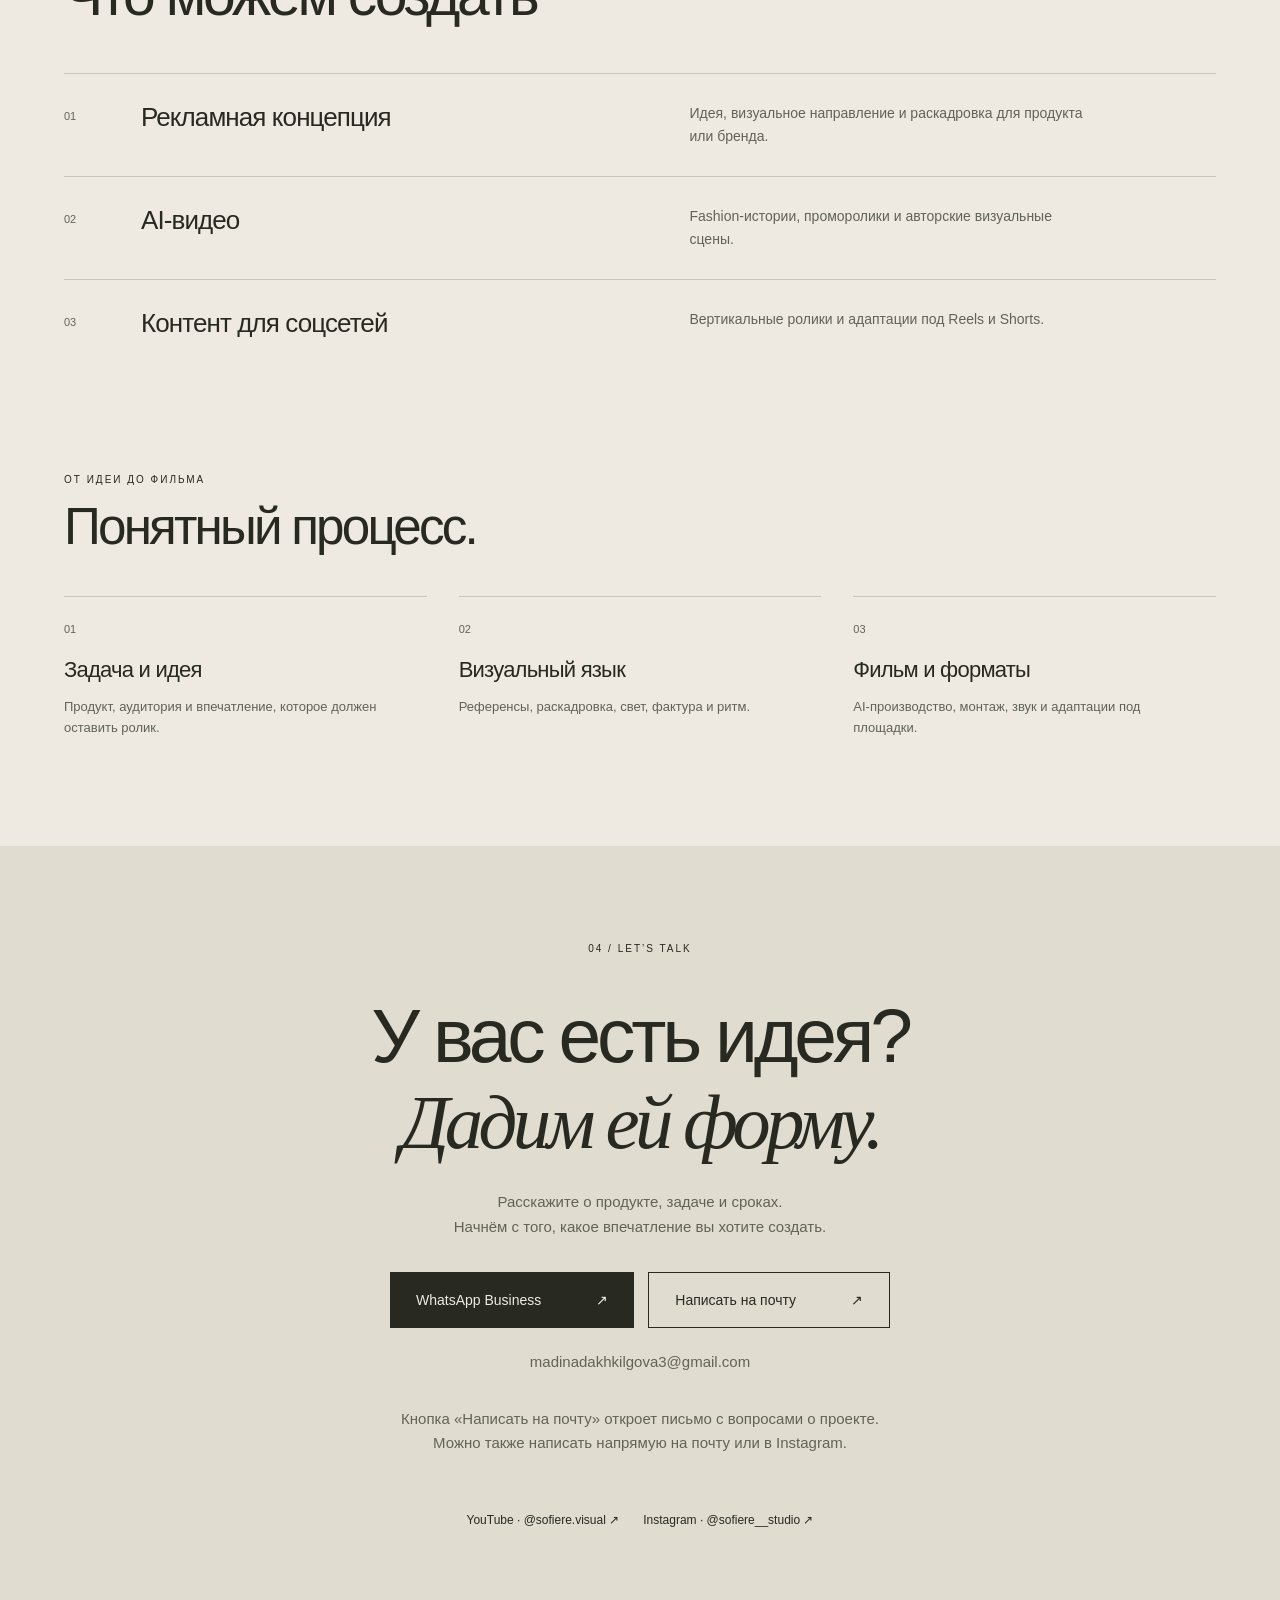
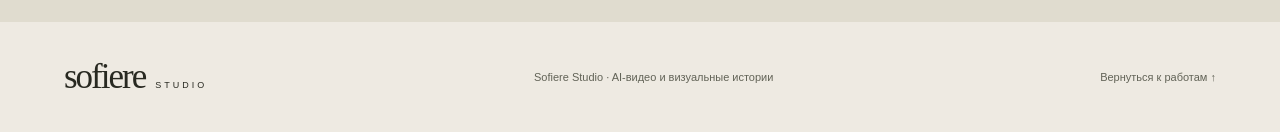
==== commit fb335085: "Refresh CSS for skills and experience section (ru.html)" ====
--- a/ru.html
+++ b/ru.html
@@ -12,7 +12,7 @@
 <meta name="theme-color" content="#eeeae2">
 <meta name="description" content="Sofiere Studio — студия AI-видео и визуальных историй. Fashion, рекламные концепции и авторское кино.">
 <title>Sofiere Studio — AI films & visual stories</title>
-<link rel="stylesheet" href="styles.css?v=20261107-cases">
+<link rel="stylesheet" href="styles.css?v=20261107-skills">
 <script src="site.js" defer></script>
 <link rel="alternate" hreflang="en" href="https://madina-di.github.io/sofiere-studio/">
 <link rel="alternate" hreflang="ru" href="https://madina-di.github.io/sofiere-studio/ru.html">
